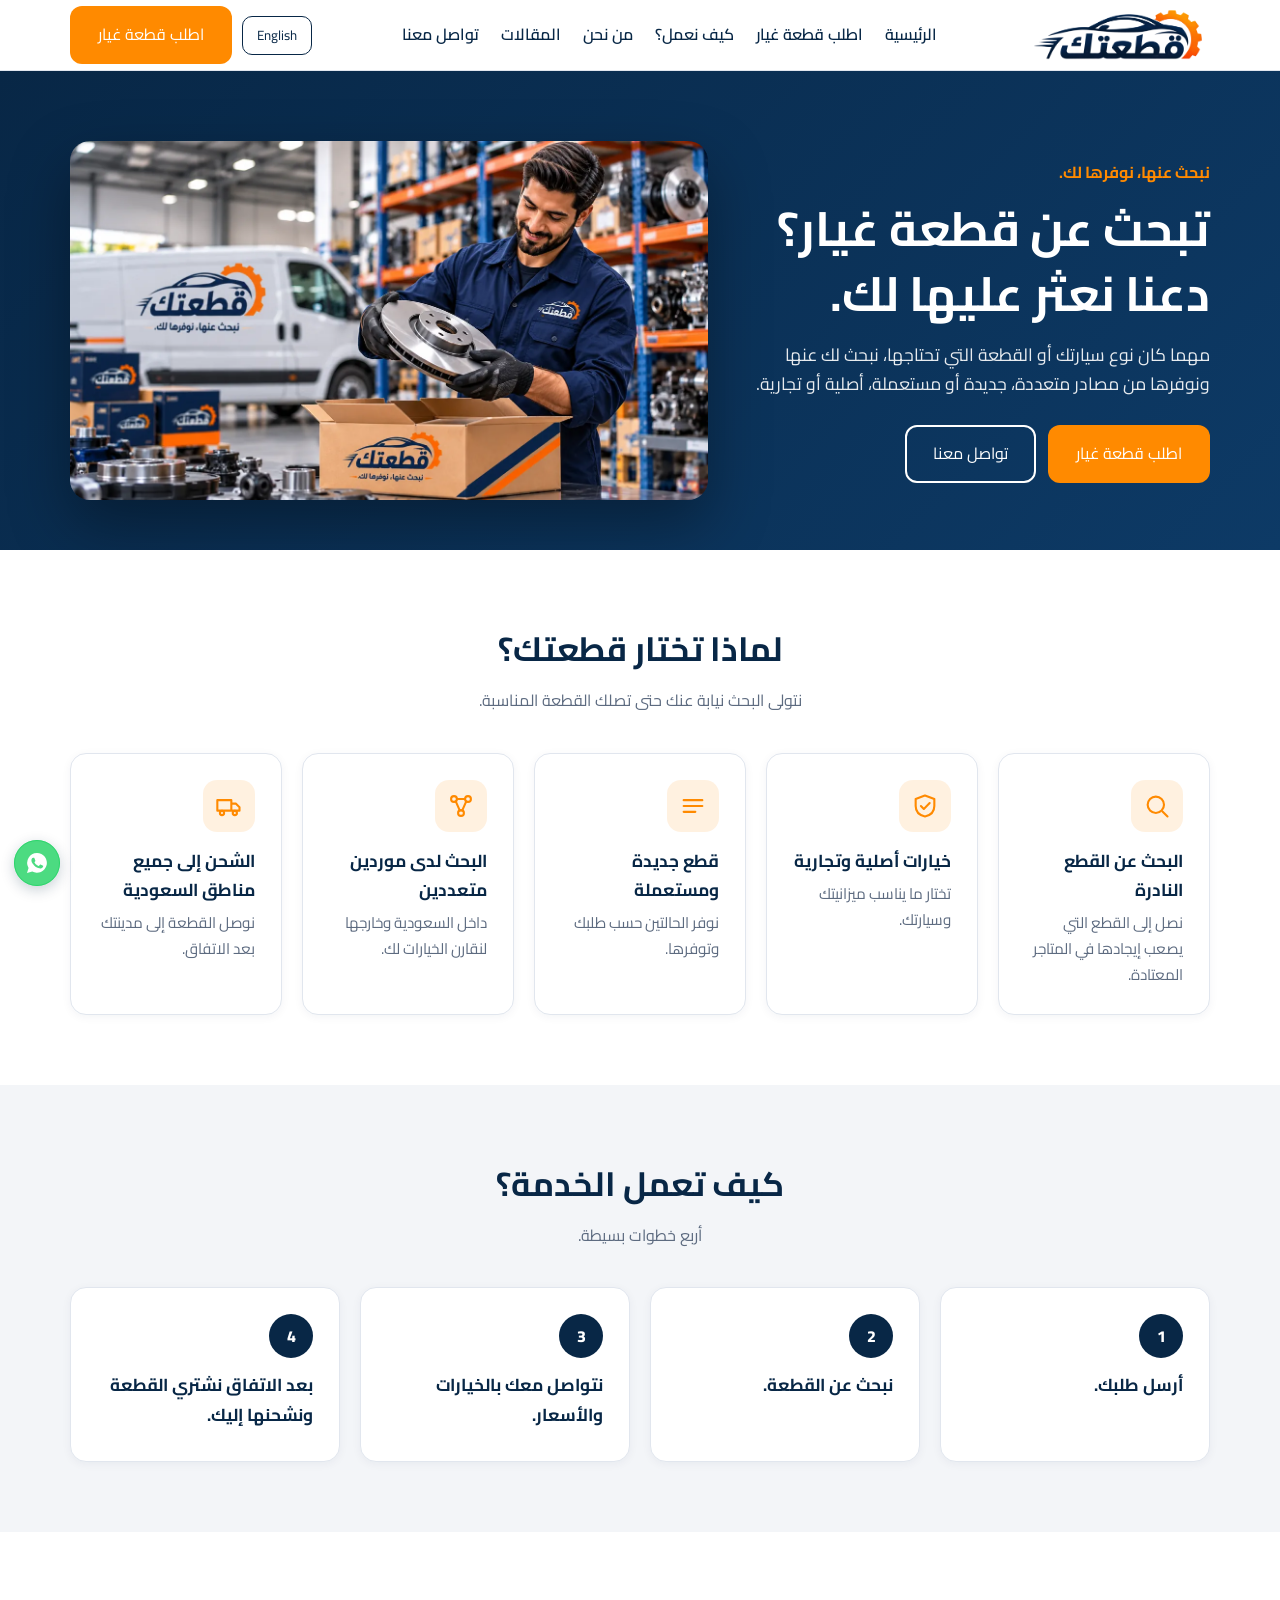
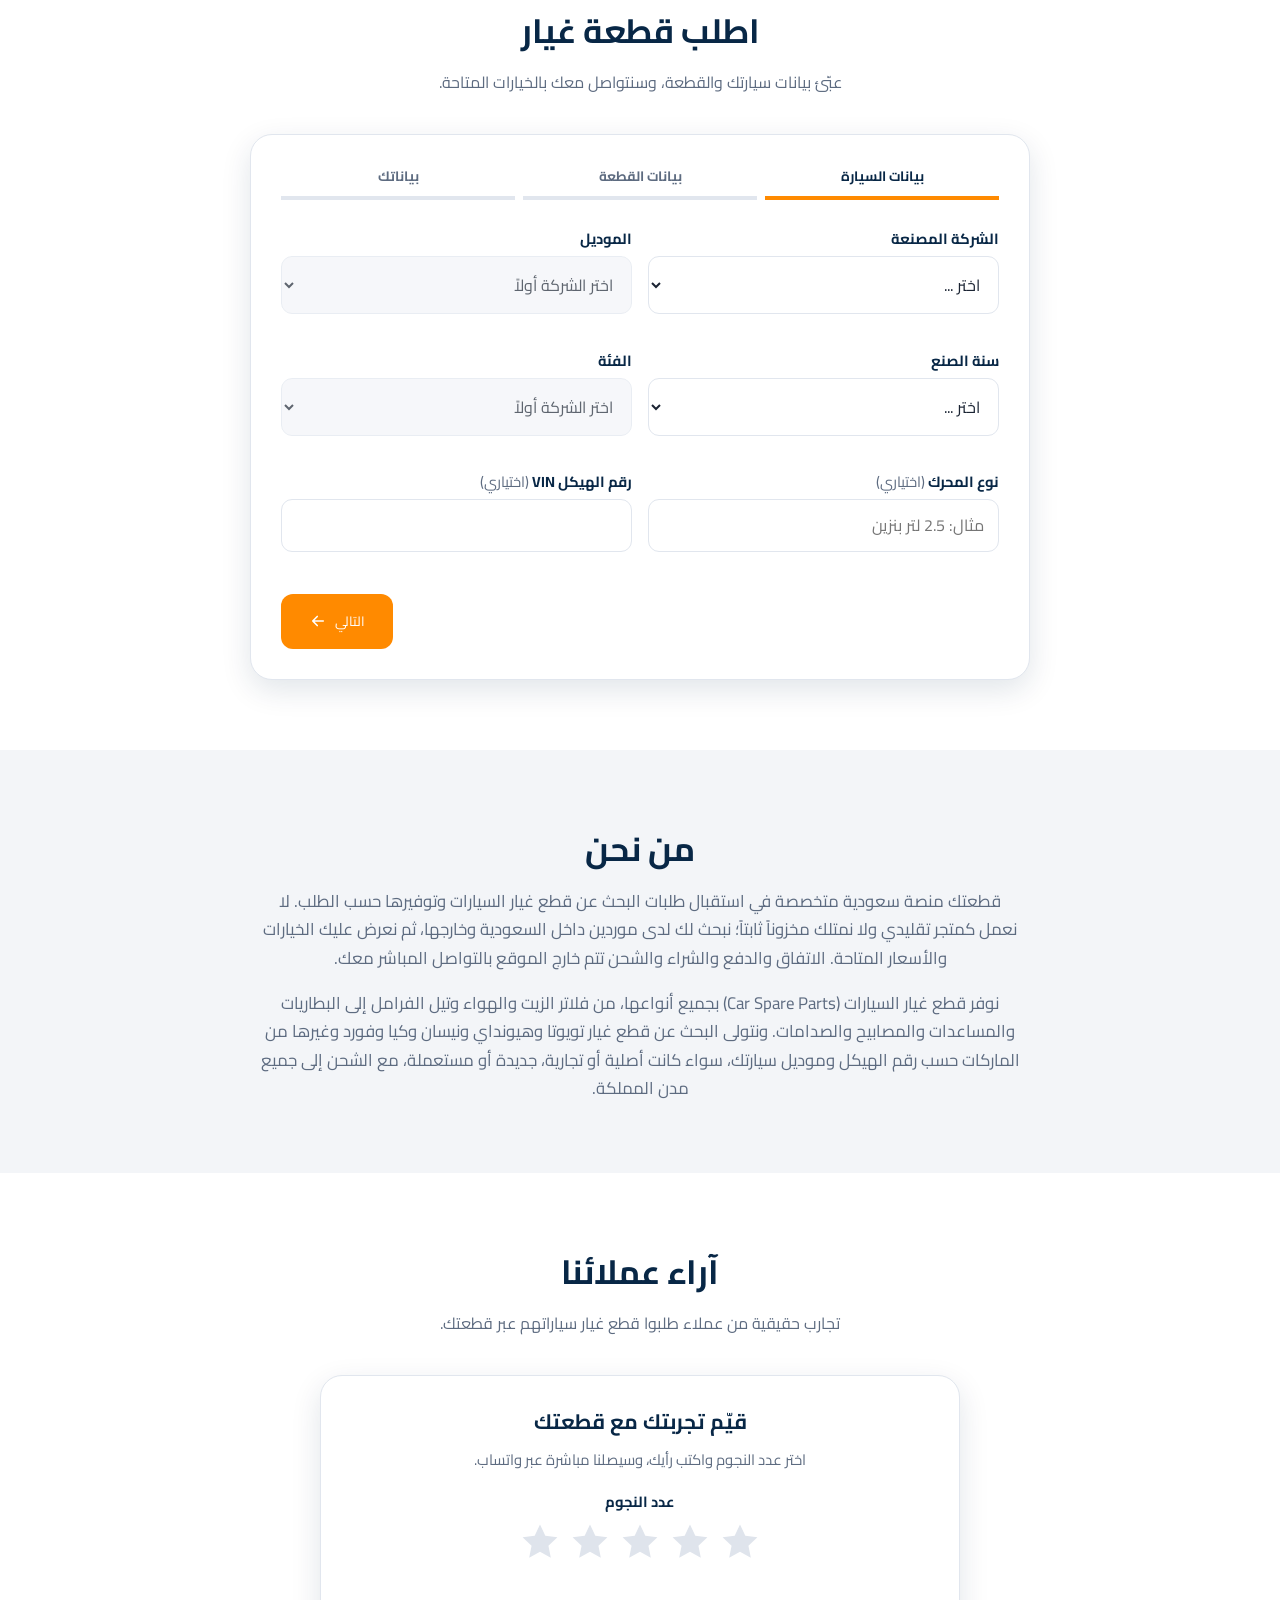
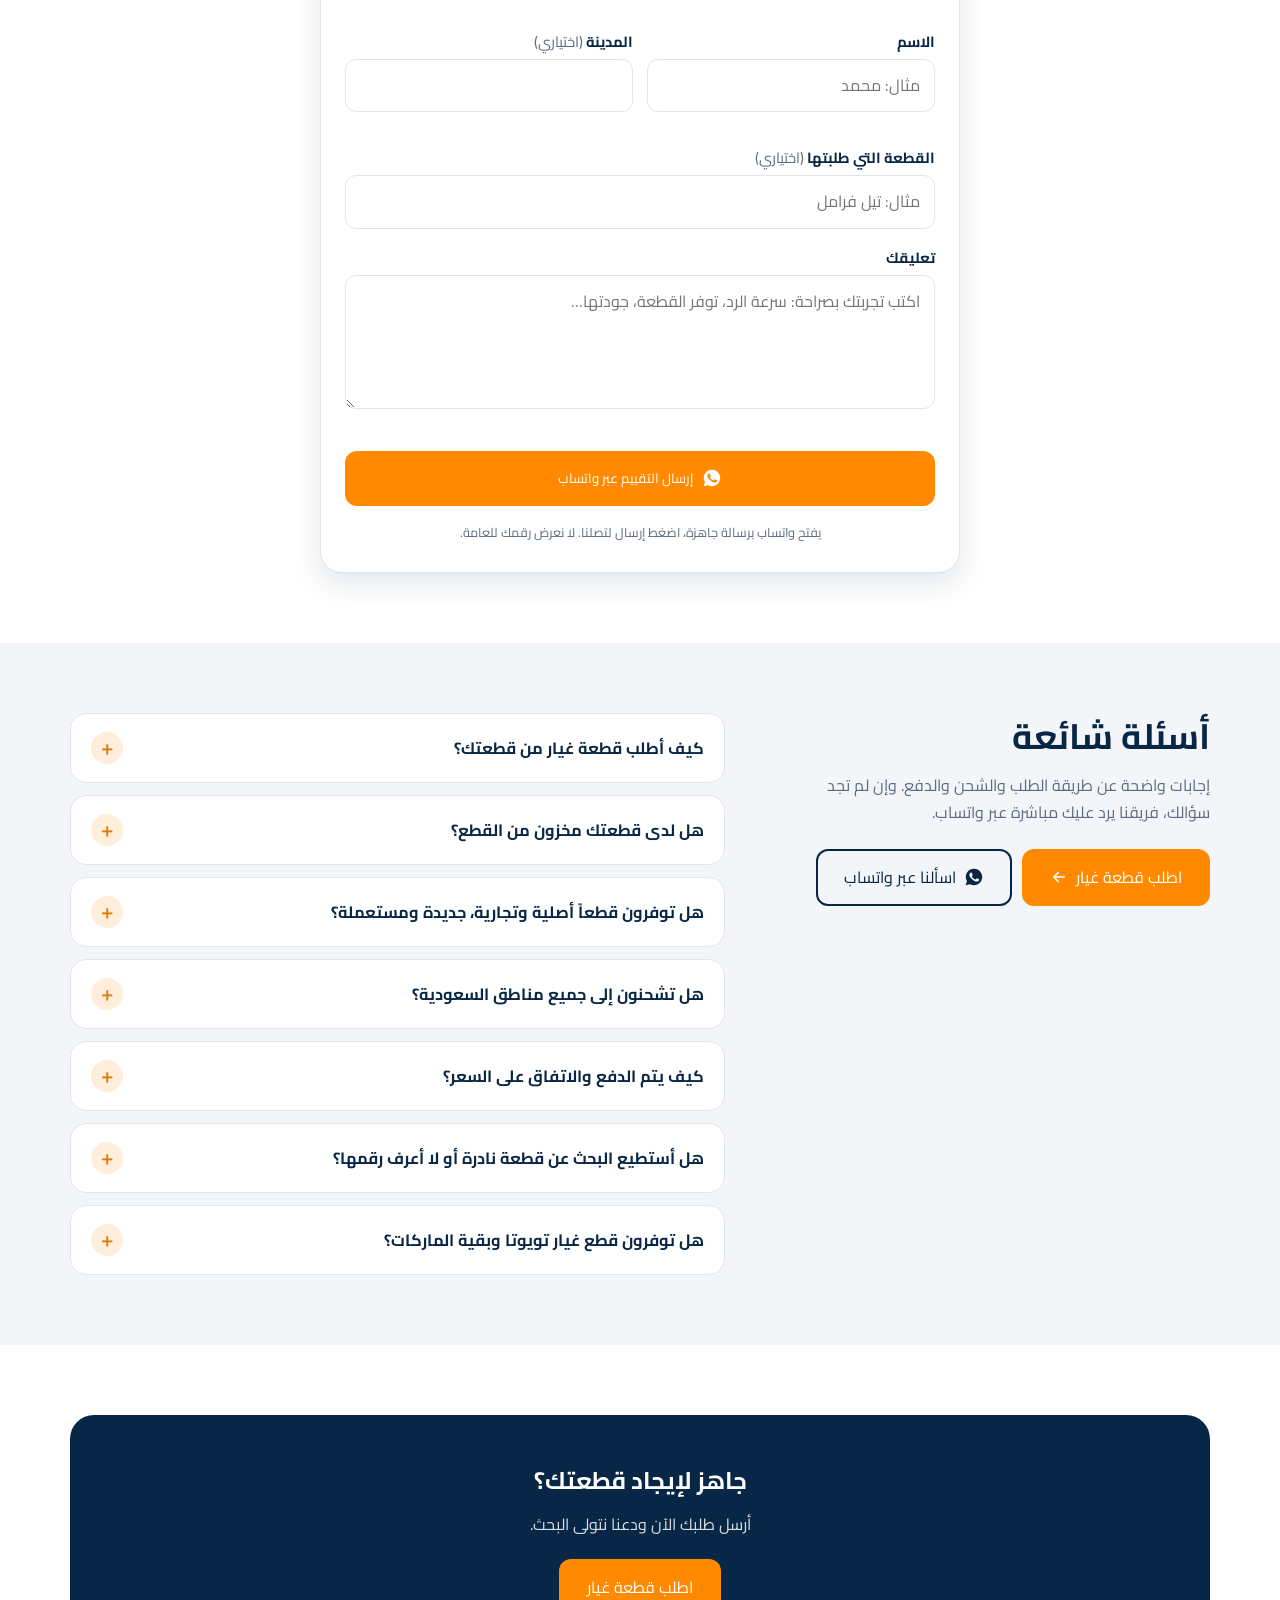
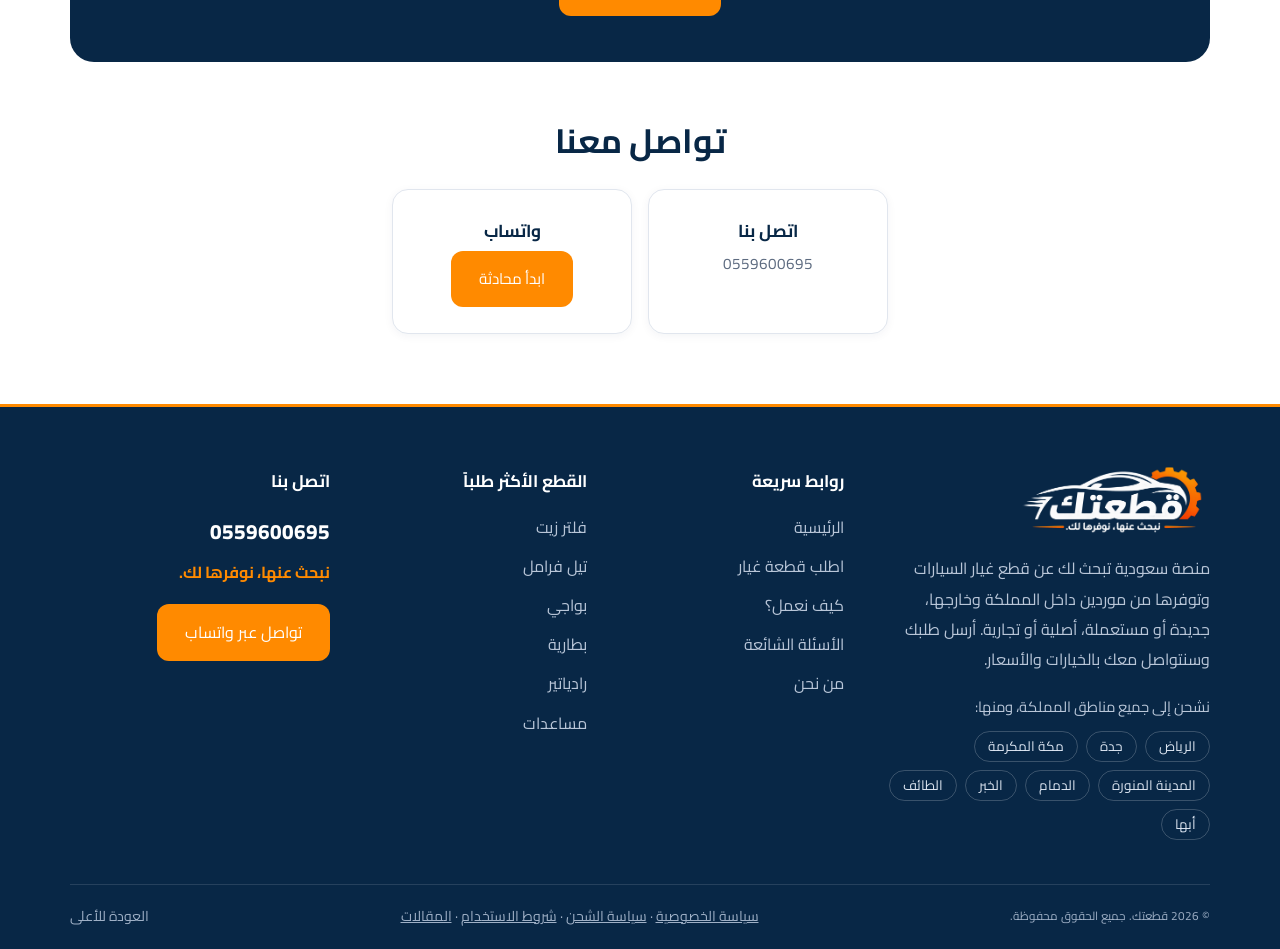
==== index.html @ c6967dd4 "Add files via upload" ====
<!DOCTYPE html>
<html lang="ar" dir="rtl">
<head>
<meta charset="utf-8">
<meta name="viewport" content="width=device-width, initial-scale=1">
<title>قطعتك | قطع غيار السيارات في السعودية - Car Spare Parts</title>
<meta name="description" content="قطعتك منصة سعودية تبحث لك عن قطع غيار السيارات (car spare parts) وتوفرها من موردين داخل المملكة وخارجها، قطع غيار تويوتا وجميع الماركات، جديدة أو مستعملة، أصلية أو تجارية، مع الشحن لجميع المناطق. اطلب قطعتك الآن.">
<meta name="keywords" content="قطع غيار السيارات, قطع غيار سيارات في السعودية, قطع غيار تويوتا, قطع غيار هيونداي, قطع غيار نيسان, توفير قطع غيار, البحث عن قطع غيار, car spare parts, car parts, spare parts Saudi Arabia, auto parts, carparts, spareparts">
<meta name="robots" content="index,follow,max-image-preview:large">
<meta name="theme-color" content="#082746">
<meta name="author" content="قطعتك">
<meta property="og:type" content="website">
<meta property="og:site_name" content="قطعتك">
<meta property="og:title" content="قطعتك | قطع غيار السيارات في السعودية - Car Spare Parts">
<meta property="og:description" content="قطعتك منصة سعودية تبحث لك عن قطع غيار السيارات (car spare parts) وتوفرها من موردين داخل المملكة وخارجها، قطع غيار تويوتا وجميع الماركات، جديدة أو مستعملة، أصلية أو تجارية، مع الشحن لجميع المناطق. اطلب قطعتك الآن.">
<link rel="canonical" href="https://dgf3388-dotcom.github.io/qatatuk/">
<meta property="og:url" content="https://dgf3388-dotcom.github.io/qatatuk/">
<meta property="og:image" content="https://dgf3388-dotcom.github.io/qatatuk/og-image.jpg">
<meta property="og:image:width" content="1200">
<meta property="og:image:height" content="630">
<meta property="og:image:alt" content="موظف قطعتك يجهز قطعة غيار داخل صندوق الشحن">
<meta name="twitter:card" content="summary_large_image">
<meta name="twitter:title" content="قطعتك | نبحث عنها، نوفرها لك">
<meta name="twitter:image" content="https://dgf3388-dotcom.github.io/qatatuk/og-image.jpg">
<meta property="og:locale" content="ar_SA">
<meta property="og:locale:alternate" content="en_US">
<link rel="manifest" href="manifest.webmanifest">
<link rel="apple-touch-icon" href="apple-touch-icon.png">
<meta name="mobile-web-app-capable" content="yes">
<meta name="apple-mobile-web-app-capable" content="yes">
<meta name="apple-mobile-web-app-title" content="قطعتك">
<meta name="apple-mobile-web-app-status-bar-style" content="black-translucent">
<link rel="preload" as="image" href="hero-mobile.webp" type="image/webp" media="(max-width:600px)">
<link rel="preload" as="image" href="hero-desktop.webp" type="image/webp" media="(min-width:601px)">
<script type="application/ld+json">{"@context": "https://schema.org", "@graph": [{"@type": "Organization", "name": "قطعتك", "alternateName": "Qat'atuk", "slogan": "نبحث عنها، نوفرها لك.", "telephone": "+966559600695", "description": "منصة سعودية للبحث عن قطع غيار السيارات وتوفيرها حسب الطلب.", "areaServed": {"@type": "Country", "name": "Saudi Arabia"}, "contactPoint": {"@type": "ContactPoint", "telephone": "+966559600695", "contactType": "customer service", "availableLanguage": ["ar", "en"], "areaServed": "SA"}, "@id": "https://dgf3388-dotcom.github.io/qatatuk/#org", "url": "https://dgf3388-dotcom.github.io/qatatuk/", "logo": "https://dgf3388-dotcom.github.io/qatatuk/logo.png", "knowsAbout": ["قطع غيار السيارات", "قطع غيار تويوتا", "قطع غيار هيونداي", "قطع غيار نيسان", "Car spare parts", "Car parts", "Auto parts sourcing"]}, {"@type": "FAQPage", "mainEntity": [{"@type": "Question", "name": "كيف أطلب قطعة غيار من قطعتك؟", "acceptedAnswer": {"@type": "Answer", "text": "عبّئ نموذج الطلب ببيانات سيارتك والقطعة المطلوبة وبياناتك، ثم يُفتح واتساب برسالة جاهزة ترسلها إلينا، ونتواصل معك بالخيارات المتاحة."}}, {"@type": "Question", "name": "هل لدى قطعتك مخزون من القطع؟", "acceptedAnswer": {"@type": "Answer", "text": "لا، نحن لا نعمل كمتجر تقليدي ولا نمتلك مخزوناً ثابتاً. نبحث عن القطعة المطلوبة لدى موردين داخل السعودية وخارجها ثم نعرض عليك الخيارات."}}, {"@type": "Question", "name": "هل توفرون قطعاً أصلية وتجارية، جديدة ومستعملة؟", "acceptedAnswer": {"@type": "Answer", "text": "نعم، نبحث حسب رغبتك عن قطع جديدة أو مستعملة، أصلية أو تجارية، وتتوقف الخيارات المتاحة على توفر القطعة لدى الموردين."}}, {"@type": "Question", "name": "هل تشحنون إلى جميع مناطق السعودية؟", "acceptedAnswer": {"@type": "Answer", "text": "نعم، نشحن القطعة إلى مدينتك داخل المملكة بعد الاتفاق معك على التفاصيل."}}, {"@type": "Question", "name": "كيف يتم الدفع والاتفاق على السعر؟", "acceptedAnswer": {"@type": "Answer", "text": "لا يتم الدفع داخل الموقع. نتواصل معك مباشرة بالأسعار والخيارات، وبعد اتفاقك معنا نشتري القطعة ونشحنها إليك."}}, {"@type": "Question", "name": "هل أستطيع البحث عن قطعة نادرة أو لا أعرف رقمها؟", "acceptedAnswer": {"@type": "Answer", "text": "نعم، يكفي أن تكتب اسم القطعة وبيانات سيارتك، ويفيد رقم الهيكل VIN ورقم القطعة إن وجد في الوصول إلى القطعة الصحيحة."}}, {"@type": "Question", "name": "هل توفرون قطع غيار تويوتا وبقية الماركات؟", "acceptedAnswer": {"@type": "Answer", "text": "نعم، نبحث عن قطع غيار تويوتا وهيونداي ونيسان وكيا وفورد وشفروليه وغيرها من الماركات، حسب بيانات سيارتك والقطعة المطلوبة، ونوفرها لك بعد الاتفاق على السعر."}}]}]}</script>
<link rel="icon" type="image/png" sizes="48x48" href="favicon-48.png">
<link rel="preconnect" href="https://fonts.googleapis.com">
<link rel="preconnect" href="https://fonts.gstatic.com" crossorigin>
<link href="https://fonts.googleapis.com/css2?family=Cairo:wght@400;600;700;900&display=swap" rel="stylesheet">
<link rel="stylesheet" href="styles.css?v=20261217">
</head>
<body>
<svg width="0" height="0" style="position:absolute"><defs>
<symbol id="gear" viewBox="0 0 40 40"><circle cx="20" cy="20" r="13" fill="none" stroke="#FF8A00" stroke-width="7" stroke-dasharray="5.1 5.1"/><circle cx="20" cy="20" r="12" fill="#FF8A00"/><circle cx="20" cy="20" r="5.5" fill="#fff"/></symbol>
</defs></svg>

<header><div class="container nav">
  <a href="#home" class="logo logo-anim" aria-label="قطعتك"><img src="logo-head.png" alt="قطعتك" width="182" height="50"></a>
  <nav id="menu"><ul>
    <li><a href="#home" data-i18n="nav_home">الرئيسية</a></li>
    <li><a href="#request" data-i18n="nav_request">اطلب قطعة غيار</a></li>
    <li><a href="#how" data-i18n="nav_how">كيف نعمل؟</a></li>
    <li><a href="#about" data-i18n="nav_about">من نحن</a></li>
    <li><a href="articles.html" data-i18n="articles">المقالات</a></li>
    <li><a href="#contact" data-i18n="nav_contact">تواصل معنا</a></li>
  </ul></nav>
  <div class="nav-actions">
    <button class="lang" id="langBtn" type="button">English</button>
    <a class="btn btn-primary" href="#request" data-i18n="cta_request">اطلب قطعة غيار</a>
    <button class="burger" id="burger" aria-label="menu" type="button">☰</button>
  </div>
</div></header>

<main>
<section class="hero" id="home"><div class="container">
  <div>
    <div class="tagline" data-i18n="tagline">نبحث عنها، نوفرها لك.</div>
    <h1 data-i18n="hero_title">تبحث عن قطعة غيار؟ دعنا نعثر عليها لك.</h1>
    <p data-i18n="hero_desc">مهما كان نوع سيارتك أو القطعة التي تحتاجها، نبحث لك عنها ونوفرها من مصادر متعددة، جديدة أو مستعملة، أصلية أو تجارية.</p>
    <div class="cta">
      <a class="btn btn-primary" href="#request" data-i18n="cta_request">اطلب قطعة غيار</a>
      <a class="btn btn-ghost" href="#contact" data-i18n="nav_contact">تواصل معنا</a>
    </div>
  </div>
  <div class="hero-art"><picture>
      <source media="(max-width:600px)" srcset="hero-mobile.webp" width="840" height="1260">
      <img src="hero-desktop.webp" alt="موظف قطعتك يفحص قطعة غيار ويجهزها داخل صندوق الشحن" width="1320" height="743" fetchpriority="high" decoding="async">
    </picture></div>
</div></section>

<section id="why" aria-labelledby="whyT"><div class="container">
  <h2 class="sec-title" id="whyT" data-i18n="why_title">لماذا تختار قطعتك؟</h2>
  <p class="sec-sub" data-i18n="why_sub">نتولى البحث نيابة عنك حتى تصلك القطعة المناسبة.</p>
  <div class="grid g5">
    <div class="card"><div class="ico"><svg viewBox="0 0 24 24"><circle cx="11" cy="11" r="7"/><path d="M21 21l-4.3-4.3"/></svg></div><h3 data-i18n="f1_t">البحث عن القطع النادرة</h3><p data-i18n="f1_d">نصل إلى القطع التي يصعب إيجادها في المتاجر المعتادة.</p></div>
    <div class="card"><div class="ico"><svg viewBox="0 0 24 24"><path d="M12 3l8 3v6c0 5-3.5 8-8 9-4.5-1-8-4-8-9V6z"/><path d="M8.5 12l2.5 2.5L16 9.5"/></svg></div><h3 data-i18n="f2_t">خيارات أصلية وتجارية</h3><p data-i18n="f2_d">تختار ما يناسب ميزانيتك وسيارتك.</p></div>
    <div class="card"><div class="ico"><svg viewBox="0 0 24 24"><path d="M4 7h16M4 12h16M4 17h10"/></svg></div><h3 data-i18n="f3_t">قطع جديدة ومستعملة</h3><p data-i18n="f3_d">نوفر الحالتين حسب طلبك وتوفرها.</p></div>
    <div class="card"><div class="ico"><svg viewBox="0 0 24 24"><circle cx="6" cy="6" r="2.5"/><circle cx="18" cy="6" r="2.5"/><circle cx="12" cy="18" r="2.5"/><path d="M7.5 8l3.5 8M16.5 8L13 16M8.5 6h7"/></svg></div><h3 data-i18n="f4_t">البحث لدى موردين متعددين</h3><p data-i18n="f4_d">داخل السعودية وخارجها لنقارن الخيارات لك.</p></div>
    <div class="card"><div class="ico"><svg viewBox="0 0 24 24"><path d="M2 7h12v9H2zM14 10h4l3 3v3h-7z"/><circle cx="6" cy="18" r="1.8"/><circle cx="17" cy="18" r="1.8"/></svg></div><h3 data-i18n="f5_t">الشحن إلى جميع مناطق السعودية</h3><p data-i18n="f5_d">نوصل القطعة إلى مدينتك بعد الاتفاق.</p></div>
  </div>
</div></section>

<section class="alt" id="how"><div class="container">
  <h2 class="sec-title" data-i18n="how_title">كيف تعمل الخدمة؟</h2>
  <p class="sec-sub" data-i18n="how_sub">أربع خطوات بسيطة.</p>
  <div class="grid g4">
    <div class="card step"><div class="num">1</div><h3 data-i18n="s1">أرسل طلبك.</h3></div>
    <div class="card step"><div class="num">2</div><h3 data-i18n="s2">نبحث عن القطعة.</h3></div>
    <div class="card step"><div class="num">3</div><h3 data-i18n="s3">نتواصل معك بالخيارات والأسعار.</h3></div>
    <div class="card step"><div class="num">4</div><h3 data-i18n="s4">بعد الاتفاق نشتري القطعة ونشحنها إليك.</h3></div>
  </div>
</div></section>

<section id="request"><div class="container">
  <h2 class="sec-title" data-i18n="req_title">اطلب قطعة غيار</h2>
  <p class="sec-sub" data-i18n="req_sub">عبّئ بيانات سيارتك والقطعة، وسنتواصل معك بالخيارات المتاحة.</p>
  <div class="form-wrap">
    <form id="reqForm" novalidate>
      <div class="progress" id="progress"><div data-i18n="p1">بيانات السيارة</div><div data-i18n="p2">بيانات القطعة</div><div data-i18n="p3">بياناتك</div></div>

      <div class="step-pane" data-step="0"><div class="fields">
        <div><label for="car_make" data-i18n="l_make">الشركة المصنعة</label><select id="car_make" required></select><div class="err"></div></div>
        <div><label for="car_model" data-i18n="l_model">الموديل</label><select id="car_model" required></select><input id="car_model_other" maxlength="60" data-i18n-ph="ph_model_other" placeholder="اكتب اسم الموديل" hidden><div class="err"></div></div>
        <div><label for="car_year" data-i18n="l_year">سنة الصنع</label><select id="car_year" required></select><div class="err"></div></div>
        <div><label for="car_trim" data-i18n="l_trim">الفئة</label><select id="car_trim" required></select><input id="car_trim_other" maxlength="60" data-i18n-ph="ph_trim_other" placeholder="اكتب اسم الفئة" hidden><div class="err"></div></div>
        <div><label for="engine"><span data-i18n="l_engine">نوع المحرك</span> <span class="opt" data-i18n="opt">(اختياري)</span></label><input id="engine" maxlength="60" data-i18n-ph="ph_engine" placeholder="مثال: 2.5 لتر بنزين"></div>
        <div><label for="vin"><span data-i18n="l_vin">رقم الهيكل VIN</span> <span class="opt" data-i18n="opt">(اختياري)</span></label><input id="vin" maxlength="17" dir="ltr" style="text-transform:uppercase"><div class="err"></div></div>
      </div></div>

      <div class="step-pane" data-step="1"><div class="fields">
        <div class="full" id="catalog"><h3 id="catTitle" class="cat-title"></h3><p class="cat-hint" data-i18n="cat_hint">اضغط على القطعة لاختيارها، أو ابحث عنها بالاسم. وإن لم تجدها فاكتب اسمها في الحقل أسفل القائمة.</p>
          <input id="part_search" type="search" autocomplete="off" data-i18n-ph="ph_search" placeholder="ابحث باسم القطعة، مثل: تيل، بواجي، رادياتير">
          <div class="cat-grid" id="catGrid"></div><button type="button" class="btn btn-outline cat-more" id="catMore"></button><div class="err" id="catEmpty"></div></div>
        <div><label for="part_name" data-i18n="l_part">اسم القطعة المطلوبة</label><input id="part_name" maxlength="150" required><div class="err"></div></div>
        <div><label for="part_number"><span data-i18n="l_partno">رقم القطعة</span> <span class="opt" data-i18n="opt">(اختياري)</span></label><input id="part_number" maxlength="60" dir="ltr"></div>
        <div><label for="part_condition" data-i18n="l_cond">حالة القطعة المطلوبة</label><select id="part_condition"><option value="new" data-i18n="c_new">جديدة</option><option value="used" data-i18n="c_used">مستعملة</option><option value="any" selected data-i18n="any">لا يهم</option></select></div>
        <div><label for="part_type" data-i18n="l_type">نوع القطعة</label><select id="part_type"><option value="original" data-i18n="t_orig">أصلية</option><option value="aftermarket" data-i18n="t_after">تجارية</option><option value="any" selected data-i18n="any">لا يهم</option></select></div>
        <div class="full"><label for="description"><span data-i18n="l_desc">وصف تفصيلي للقطعة</span> <span class="opt" data-i18n="opt">(اختياري)</span></label><textarea id="description" rows="4" maxlength="2000"></textarea></div>
        <div class="full alert warn" style="margin:0" data-i18n="img_note">لإرفاق صور القطعة: بعد فتح واتساب أرسلها في نفس المحادثة قبل إرسال الرسالة أو بعدها.</div>
      </div></div>

      <div class="step-pane" data-step="2"><div class="fields">
        <div><label for="customer_name" data-i18n="l_name">الاسم</label><input id="customer_name" maxlength="100" autocomplete="name" required><div class="err"></div></div>
        <div><label for="phone" data-i18n="l_phone">رقم الجوال</label><input id="phone" type="tel" dir="ltr" placeholder="05xxxxxxxx" autocomplete="tel" required><div class="err"></div></div>
        <div><label for="city" data-i18n="l_city">المدينة</label><select id="city" required></select><div class="err"></div></div>
        <div><label for="contact_method" data-i18n="l_contact">وسيلة التواصل المفضلة</label><select id="contact_method"><option value="whatsapp" data-i18n="m_wa">واتساب</option><option value="call" data-i18n="m_call">اتصال</option><option value="sms" data-i18n="m_sms">رسالة نصية</option></select></div>
        <p class="full priv-note"><span data-i18n="priv_note">بإرسال طلبك فإنك توافق على</span> <a href="privacy.html" target="_blank" rel="noopener" data-i18n="privacy">سياسة الخصوصية</a>.</p>
        <input class="hp" id="website" tabindex="-1" autocomplete="off" aria-hidden="true">
      </div></div>

      <div id="formErr" class="alert error" hidden></div>
      <div class="form-nav">
        <button type="button" class="btn btn-outline" id="backBtn" data-i18n="back">السابق</button>
        <button type="button" class="btn btn-primary btn-attn btn-next" id="nextBtn"><span data-i18n="next">التالي</span><svg class="arrow" viewBox="0 0 24 24" aria-hidden="true"><path d="M19 12H5M11 6l-6 6 6 6"/></svg></button>
        <button type="submit" class="btn btn-primary btn-attn btn-next" id="submitBtn"><span data-i18n="submit">إرسال طلب توفير القطعة</span></button>
      </div>
    </form>
    <div id="successBox" class="success" hidden>
      <div class="tick-wrap"><span class="ring"></span><span class="ring r2"></span><div class="tick"><svg viewBox="0 0 24 24"><path d="M5 13l4 4L19 7" pathLength="1" stroke-linecap="round" stroke-linejoin="round"/></svg></div></div>
      <h3 data-i18n="ok_title">تم تجهيز طلبك بنجاح</h3>
      <p class="ok-lead" data-i18n="ok_lead">راجعنا بياناتك وكل شيء مكتمل. بقيت خطوة واحدة: إرسال الرسالة عبر واتساب ليصل طلبك إلى فريق قطعتك.</p>
      <div class="reqno-wrap"><span class="reqlabel" data-i18n="ok_reqno">رقم طلبك</span><div class="reqno" id="reqNo"></div><button type="button" class="copy" id="copyNo" data-i18n="copy">نسخ</button></div>
      <ul class="checks">
        <li class="ck" style="--i:0"><svg viewBox="0 0 24 24" aria-hidden="true"><circle cx="12" cy="12" r="10"/><path d="M7 12.5l3.2 3.2L17 9" pathLength="1"/></svg><span class="ck-l" data-i18n="ck_car">بيانات السيارة</span><b id="ckCar"></b></li>
        <li class="ck" style="--i:1"><svg viewBox="0 0 24 24" aria-hidden="true"><circle cx="12" cy="12" r="10"/><path d="M7 12.5l3.2 3.2L17 9" pathLength="1"/></svg><span class="ck-l" data-i18n="ck_part">القطعة المطلوبة</span><b id="ckPart"></b></li>
        <li class="ck" style="--i:2"><svg viewBox="0 0 24 24" aria-hidden="true"><circle cx="12" cy="12" r="10"/><path d="M7 12.5l3.2 3.2L17 9" pathLength="1"/></svg><span class="ck-l" data-i18n="ck_you">بيانات التواصل</span><b id="ckYou"></b></li>
        <li class="ck" style="--i:3"><svg viewBox="0 0 24 24" aria-hidden="true"><circle cx="12" cy="12" r="10"/><path d="M7 12.5l3.2 3.2L17 9" pathLength="1"/></svg><span class="ck-l" data-i18n="ck_ready">الطلب مكتمل وجاهز للإرسال</span></li>
      </ul>
      <a class="btn btn-primary btn-attn btn-send" id="waSend" target="_blank" rel="noopener" href="#"><svg class="wa-ic" viewBox="0 0 24 24" aria-hidden="true"><path d="M12.04 2a9.9 9.9 0 0 0-8.5 14.9L2 22l5.27-1.38A9.9 9.9 0 1 0 12.04 2zm5.8 14.1c-.24.68-1.4 1.3-1.93 1.35-.5.05-1.12.07-1.8-.11a16.5 16.5 0 0 1-1.63-.6c-2.87-1.24-4.74-4.13-4.89-4.32-.14-.19-1.17-1.56-1.17-2.97s.74-2.1 1-2.39a1.07 1.07 0 0 1 .78-.36h.56c.18 0 .42-.07.66.5.24.6.83 2.05.9 2.2.07.14.12.31.02.5-.1.19-.14.31-.29.48-.14.17-.3.38-.43.51-.14.14-.29.3-.12.58.17.29.74 1.22 1.6 1.98 1.1.98 2.03 1.28 2.32 1.43.29.14.46.12.63-.07.17-.2.72-.84.91-1.13.2-.29.38-.24.65-.14.26.1 1.67.79 1.96.93.29.14.48.22.55.34.07.12.07.7-.17 1.38z"/></svg><span data-i18n="wa_send">افتح واتساب وأرسل الطلب</span></a>
      <p class="wa-note" data-i18n="wa_note">إذا لم يُفتح واتساب تلقائياً، اضغط الزر. احتفظ برقم الطلب للمراجعة.</p>
      <ol class="next-steps">
        <li><b>1</b><span data-i18n="ns1">ترسل الرسالة عبر واتساب</span></li>
        <li><b>2</b><span data-i18n="ns2">نبحث عن قطعتك لدى الموردين</span></li>
        <li><b>3</b><span data-i18n="ns3">نتواصل معك بالخيارات والأسعار</span></li>
      </ol>
      <p class="ok-safe" data-i18n="ok_safe">لا دفع الآن. نتفق معك على السعر والتفاصيل قبل أي شراء.</p>
      <p style="margin-top:14px"><button class="btn btn-outline" id="newReq" type="button" data-i18n="new_req">تقديم طلب جديد</button></p>
    </div>
  </div>
</div></section>

<section class="alt" id="about"><div class="container">
  <h2 class="sec-title" data-i18n="about_title">من نحن</h2>
  <p class="about" data-i18n="about_txt">قطعتك منصة سعودية متخصصة في استقبال طلبات البحث عن قطع غيار السيارات وتوفيرها حسب الطلب. لا نعمل كمتجر تقليدي ولا نمتلك مخزوناً ثابتاً؛ نبحث لك لدى موردين داخل السعودية وخارجها، ثم نعرض عليك الخيارات والأسعار المتاحة. الاتفاق والدفع والشراء والشحن تتم خارج الموقع بالتواصل المباشر معك.</p>
  <p class="about about2" data-i18n="about_txt2">نوفر قطع غيار السيارات (Car Spare Parts) بجميع أنواعها، من فلاتر الزيت والهواء وتيل الفرامل إلى البطاريات والمساعدات والمصابيح والصدامات. ونتولى البحث عن قطع غيار تويوتا وهيونداي ونيسان وكيا وفورد وغيرها من الماركات حسب رقم الهيكل وموديل سيارتك، سواء كانت أصلية أو تجارية، جديدة أو مستعملة، مع الشحن إلى جميع مدن المملكة.</p>
</div></section>

<section id="reviews" aria-labelledby="revT"><div class="container">
  <h2 class="sec-title" id="revT" data-i18n="rev_title">آراء عملائنا</h2>
  <p class="sec-sub" data-i18n="rev_sub">تجارب حقيقية من عملاء طلبوا قطع غيار سياراتهم عبر قطعتك.</p>
  <div id="revBody"></div>
  <div id="revForm"></div>
</div></section>

<section class="alt" id="faq" aria-labelledby="faqT"><div class="container faq-wrap">
  <div class="faq-intro">
    <h2 id="faqT" data-i18n="faq_title">أسئلة شائعة</h2>
    <p data-i18n="faq_sub">إجابات واضحة عن طريقة الطلب والشحن والدفع. وإن لم تجد سؤالك، فريقنا يرد عليك مباشرة عبر واتساب.</p>
    <div class="faq-cta"><a class="btn btn-primary btn-attn" href="#request"><span data-i18n="cta_request">اطلب قطعة غيار</span><svg class="arrow" viewBox="0 0 24 24" aria-hidden="true"><path d="M19 12H5M11 6l-6 6 6 6"/></svg></a><a class="btn btn-outline btn-wa" id="faqWa" target="_blank" rel="noopener" href="#"><svg viewBox="0 0 24 24" aria-hidden="true"><path d="M12.04 2a9.9 9.9 0 0 0-8.5 14.9L2 22l5.27-1.38A9.9 9.9 0 1 0 12.04 2zm5.8 14.1c-.24.68-1.4 1.3-1.93 1.35-.5.05-1.12.07-1.8-.11a16.5 16.5 0 0 1-1.63-.6c-2.87-1.24-4.74-4.13-4.89-4.32-.14-.19-1.17-1.56-1.17-2.97s.74-2.1 1-2.39a1.07 1.07 0 0 1 .78-.36h.56c.18 0 .42-.07.66.5.24.6.83 2.05.9 2.2.07.14.12.31.02.5-.1.19-.14.31-.29.48-.14.17-.3.38-.43.51-.14.14-.29.3-.12.58.17.29.74 1.22 1.6 1.98 1.1.98 2.03 1.28 2.32 1.43.29.14.46.12.63-.07.17-.2.72-.84.91-1.13.2-.29.38-.24.65-.14.26.1 1.67.79 1.96.93.29.14.48.22.55.34.07.12.07.7-.17 1.38z"/></svg><span data-i18n="faq_ask">اسألنا عبر واتساب</span></a></div>
  </div>
  <div class="faq">
    <details><summary data-i18n="q1">كيف أطلب قطعة غيار من قطعتك؟</summary><p data-i18n="a1">عبّئ نموذج الطلب ببيانات سيارتك والقطعة المطلوبة وبياناتك، ثم يُفتح واتساب برسالة جاهزة ترسلها إلينا، ونتواصل معك بالخيارات المتاحة.</p></details>
    <details><summary data-i18n="q2">هل لدى قطعتك مخزون من القطع؟</summary><p data-i18n="a2">لا، نحن لا نعمل كمتجر تقليدي ولا نمتلك مخزوناً ثابتاً. نبحث عن القطعة المطلوبة لدى موردين داخل السعودية وخارجها ثم نعرض عليك الخيارات.</p></details>
    <details><summary data-i18n="q3">هل توفرون قطعاً أصلية وتجارية، جديدة ومستعملة؟</summary><p data-i18n="a3">نعم، نبحث حسب رغبتك عن قطع جديدة أو مستعملة، أصلية أو تجارية، وتتوقف الخيارات المتاحة على توفر القطعة لدى الموردين.</p></details>
    <details><summary data-i18n="q4">هل تشحنون إلى جميع مناطق السعودية؟</summary><p data-i18n="a4">نعم، نشحن القطعة إلى مدينتك داخل المملكة بعد الاتفاق معك على التفاصيل.</p></details>
    <details><summary data-i18n="q5">كيف يتم الدفع والاتفاق على السعر؟</summary><p data-i18n="a5">لا يتم الدفع داخل الموقع. نتواصل معك مباشرة بالأسعار والخيارات، وبعد اتفاقك معنا نشتري القطعة ونشحنها إليك.</p></details>
    <details><summary data-i18n="q6">هل أستطيع البحث عن قطعة نادرة أو لا أعرف رقمها؟</summary><p data-i18n="a6">نعم، يكفي أن تكتب اسم القطعة وبيانات سيارتك، ويفيد رقم الهيكل VIN ورقم القطعة إن وجد في الوصول إلى القطعة الصحيحة.</p></details>
    <details><summary data-i18n="q7">هل توفرون قطع غيار تويوتا وبقية الماركات؟</summary><p data-i18n="a7">نعم، نبحث عن قطع غيار تويوتا وهيونداي ونيسان وكيا وفورد وشفروليه وغيرها من الماركات، حسب بيانات سيارتك والقطعة المطلوبة، ونوفرها لك بعد الاتفاق على السعر.</p></details>
  </div>
</div></section>

<section id="contact"><div class="container">
  <div class="cta-band"><h2 data-i18n="band_t">جاهز لإيجاد قطعتك؟</h2><p data-i18n="band_d">أرسل طلبك الآن ودعنا نتولى البحث.</p><a class="btn btn-primary" href="#request" data-i18n="cta_request">اطلب قطعة غيار</a></div>
  <h2 class="sec-title" style="margin-top:50px" data-i18n="nav_contact">تواصل معنا</h2>
  <div class="contact-box" style="margin-top:20px">
    <div class="card"><h3 data-i18n="ct_phone">اتصل بنا</h3><p dir="ltr"><a id="phoneLink" href="#"></a></p></div>
    <div class="card"><h3 data-i18n="ct_wa">واتساب</h3><p><a id="waLink" class="btn btn-primary" target="_blank" rel="noopener" href="#" data-i18n="ct_wa_btn">ابدأ محادثة</a></p></div>
  </div>
</div></section>
</main>

<footer class="site-footer"><div class="container">
  <div class="foot-grid">
    <div class="foot-brand">
      <a class="foot-logo logo-anim" href="#home" aria-label="قطعتك"><img src="logo-white.png" alt="قطعتك" width="260" height="90" loading="lazy"></a>
      <p data-i18n="fd_desc">منصة سعودية تبحث لك عن قطع غيار السيارات وتوفرها من موردين داخل المملكة وخارجها، جديدة أو مستعملة، أصلية أو تجارية. أرسل طلبك وسنتواصل معك بالخيارات والأسعار.</p>
      <p class="foot-areas" data-i18n="fd_areas">نشحن إلى جميع مناطق المملكة، ومنها:</p>
      <ul class="chips"><li data-i18n="ca_ri">الرياض</li><li data-i18n="ca_je">جدة</li><li data-i18n="ca_ma">مكة المكرمة</li><li data-i18n="ca_me">المدينة المنورة</li><li data-i18n="ca_da">الدمام</li><li data-i18n="ca_kh">الخبر</li><li data-i18n="ca_ta">الطائف</li><li data-i18n="ca_ab">أبها</li></ul>
    </div>
    <div class="foot-col"><h3 data-i18n="fh_links">روابط سريعة</h3><ul><li><a href="#home" data-i18n="fl_home">الرئيسية</a></li><li><a href="#request" data-i18n="fl_req">اطلب قطعة غيار</a></li><li><a href="#how" data-i18n="fl_how">كيف نعمل؟</a></li><li><a href="#faq" data-i18n="fl_faq">الأسئلة الشائعة</a></li><li><a href="#about" data-i18n="fl_about">من نحن</a></li></ul></div>
    <div class="foot-col"><h3 data-i18n="fh_parts">القطع الأكثر طلباً</h3><ul><li><a href="#request" data-part="فلتر زيت" data-i18n="fp_oil">فلتر زيت</a></li><li><a href="#request" data-part="تيل فرامل أمامي" data-i18n="fp_pad">تيل فرامل</a></li><li><a href="#request" data-part="بواجي" data-i18n="fp_spark">بواجي</a></li><li><a href="#request" data-part="بطارية" data-i18n="fp_bat">بطارية</a></li><li><a href="#request" data-part="رادياتير" data-i18n="fp_rad">رادياتير</a></li><li><a href="#request" data-part="مساعدات أمامية" data-i18n="fp_shock">مساعدات</a></li></ul></div>
    <div class="foot-col"><h3 data-i18n="fh_contact">اتصل بنا</h3>
      <a class="foot-phone" id="footPhone" href="#"></a>
      <p class="foot-pitch" data-i18n="f_pitch">نبحث عنها، نوفرها لك.</p>
      <a class="btn btn-primary" id="footWa" target="_blank" rel="noopener" href="#" data-i18n="f_wa">تواصل عبر واتساب</a>
    </div>
  </div>
  <div class="foot-bottom"><small>© <span id="yr"></span> <span data-i18n="brand">قطعتك</span>. <span data-i18n="rights">جميع الحقوق محفوظة.</span></small><span class="foot-legal"><a href="privacy.html" data-i18n="privacy">سياسة الخصوصية</a> · <a href="shipping.html" data-i18n="shipping">سياسة الشحن</a> · <a href="terms.html" data-i18n="terms">شروط الاستخدام</a> · <a href="articles.html" data-i18n="articles">المقالات</a></span><a href="#home" data-i18n="to_top">العودة للأعلى</a></div>
</div></footer>

<script src="config.js?v=20261217"></script>
<script src="i18n.js?v=20261217"></script>
<script src="models.js?v=20261217"></script>
<script src="trims.js?v=20261217"></script>
<script src="parts-images.js?v=20261217"></script>
<script src="parts.js?v=20261217"></script>
<script src="wa-float.js?v=20261217" defer></script>
<script src="reviews-data.js?v=20261217"></script>
<script src="reviews.js?v=20261217"></script>
<script src="app.js?v=20261217"></script>
<script src="pwa.js?v=20261217" defer></script>
</body>
</html>
---- styles.css ----
[hidden]{display:none!important}
:root{--navy:#082746;--navy2:#0d3a66;--orange:#FF8A00;--orange2:#e07a00;--bg:#fff;--gray:#f3f5f8;--line:#e1e6ee;--text:#1b2433;--muted:#5d6b80;--ok:#1a8f4d;--err:#c62828;--r:16px;--sh:0 10px 30px rgba(8,39,70,.12)}
*{box-sizing:border-box;margin:0;padding:0}
html{scroll-behavior:smooth}
body{font-family:'Cairo','IBM Plex Sans Arabic',system-ui,sans-serif;color:var(--text);background:var(--bg);line-height:1.7}
img,svg{max-width:100%}
.container{width:min(1140px,92%);margin-inline:auto}
a{color:inherit;text-decoration:none}
.btn{display:inline-flex;align-items:center;justify-content:center;gap:8px;padding:13px 26px;border-radius:12px;border:2px solid transparent;font:700 1rem inherit;font-family:inherit;cursor:pointer;transition:.2s}
.btn-primary{background:var(--orange);color:#fff}.btn-primary:hover{background:var(--orange2)}
.btn-ghost{border-color:#fff;color:#fff}.btn-ghost:hover{background:#fff;color:var(--navy)}
.btn-outline{border-color:var(--navy);color:var(--navy)}.btn-outline:hover{background:var(--navy);color:#fff}
.btn:disabled{opacity:.6;cursor:not-allowed}
/* header */
header{position:sticky;top:0;z-index:50;background:#fff;border-bottom:1px solid var(--line)}
.nav{display:flex;align-items:center;justify-content:space-between;height:70px;gap:12px}
.logo{display:flex;align-items:center;gap:8px;font-weight:900;font-size:1.7rem;color:var(--navy)}
.logo svg{width:34px;height:34px}
nav ul{display:flex;list-style:none;gap:22px}
nav a{font-weight:600;color:var(--navy)}nav a:hover{color:var(--orange)}
.nav-actions{display:flex;gap:10px;align-items:center}
.lang{border:1.5px solid var(--navy);background:none;color:var(--navy);border-radius:10px;padding:6px 14px;font:700 .9rem inherit;font-family:inherit;cursor:pointer}
.burger{display:none;background:none;border:0;font-size:1.8rem;color:var(--navy);cursor:pointer}
@media(max-width:860px){.burger{display:block}nav{position:absolute;inset-inline:0;top:70px;background:#fff;border-bottom:1px solid var(--line);display:none}nav.open{display:block}nav ul{flex-direction:column;padding:14px 5%;gap:12px}.nav-actions .btn{display:none}}
/* hero */
.hero{background:linear-gradient(135deg,var(--navy),var(--navy2));color:#fff;padding:70px 0 50px;overflow:hidden}
.hero .container{display:grid;grid-template-columns:1.1fr 1fr;gap:30px;align-items:center}
.hero h1{font-size:clamp(1.9rem,4.5vw,3rem);line-height:1.35;margin-bottom:14px}
.hero p{font-size:1.1rem;opacity:.9;margin-bottom:26px;max-width:540px}
.hero .cta{display:flex;gap:12px;flex-wrap:wrap}
.tagline{color:var(--orange);font-weight:700;margin-bottom:10px}
@media(max-width:860px){.hero .container{grid-template-columns:1fr}.hero-art{order:-1;max-width:420px;margin-inline:auto}}
/* sections */
section{padding:70px 0}
.alt{background:var(--gray)}
.sec-title{text-align:center;font-size:clamp(1.5rem,3vw,2.1rem);color:var(--navy);margin-bottom:10px}
.sec-sub{text-align:center;color:var(--muted);margin-bottom:38px}
.grid{display:grid;gap:20px}.g5{grid-template-columns:repeat(auto-fit,minmax(190px,1fr))}.g4{grid-template-columns:repeat(auto-fit,minmax(230px,1fr))}
.card{background:#fff;border:1px solid var(--line);border-radius:var(--r);padding:26px;box-shadow:0 2px 10px rgba(8,39,70,.05)}
.card .ico{width:52px;height:52px;border-radius:14px;background:rgba(255,138,0,.12);display:grid;place-items:center;margin-bottom:14px}
.card .ico svg{width:28px;height:28px;stroke:var(--orange);fill:none;stroke-width:1.8;stroke-linecap:round;stroke-linejoin:round}
.card h3{color:var(--navy);margin-bottom:6px;font-size:1.08rem}
.card p{color:var(--muted);font-size:.95rem}
.step .num{width:44px;height:44px;border-radius:50%;background:var(--navy);color:#fff;display:grid;place-items:center;font-weight:800;margin-bottom:12px}
.cta-band{background:var(--navy);color:#fff;text-align:center;border-radius:24px;padding:46px 20px}
.cta-band h2{margin-bottom:10px}.cta-band p{opacity:.85;margin-bottom:20px}
/* form */
.form-wrap{max-width:780px;margin-inline:auto;background:#fff;border-radius:22px;box-shadow:var(--sh);padding:30px;border:1px solid var(--line)}
.progress{display:flex;gap:8px;margin-bottom:26px}
.progress div{flex:1;text-align:center;font-size:.85rem;font-weight:700;color:var(--muted);padding-bottom:8px;border-bottom:4px solid var(--line)}
.progress div.active{color:var(--navy);border-color:var(--orange)}.progress div.done{border-color:var(--navy);color:var(--navy)}
.step-pane{display:none}.step-pane.show{display:block}
.fields{display:grid;grid-template-columns:1fr 1fr;gap:16px}
.fields .full{grid-column:1/-1}
@media(max-width:640px){.fields{grid-template-columns:1fr}.form-wrap{padding:20px}}
label{display:block;font-weight:700;font-size:.92rem;color:var(--navy);margin-bottom:5px}
label .opt{font-weight:400;color:var(--muted)}
input,select,textarea{width:100%;padding:12px 14px;border:1.5px solid var(--line);border-radius:11px;font:inherit;background:#fff;color:var(--text)}
input:focus,select:focus,textarea:focus{outline:0;border-color:var(--orange);box-shadow:0 0 0 3px rgba(255,138,0,.15)}
.invalid{border-color:var(--err)!important}
.err{color:var(--err);font-size:.82rem;min-height:1.1em;margin-top:3px}
.hp{position:absolute;top:0;left:0;opacity:0;height:1px;width:1px;overflow:hidden;clip-path:inset(50%);pointer-events:none}
.previews{display:flex;gap:10px;flex-wrap:wrap;margin-top:10px}
.previews div{position:relative;width:78px;height:78px;border-radius:10px;overflow:hidden;border:1px solid var(--line)}
.previews img{width:100%;height:100%;object-fit:cover}
.previews button{position:absolute;top:2px;inset-inline-end:2px;background:rgba(0,0,0,.65);color:#fff;border:0;border-radius:50%;width:22px;height:22px;cursor:pointer}
.form-nav{display:flex;justify-content:space-between;gap:10px;margin-top:24px}
.alert{padding:12px 16px;border-radius:11px;margin-top:16px;font-weight:600}
.alert.error{background:#fdecec;color:var(--err)}.alert.warn{background:#fff4e0;color:#8a5200}
.success{text-align:center;padding:20px 0}
.success .tick{width:74px;height:74px;border-radius:50%;background:rgba(26,143,77,.12);display:grid;place-items:center;margin:0 auto 14px}
.success .tick svg{width:40px;height:40px;stroke:var(--ok);fill:none;stroke-width:3}
.reqno{display:inline-block;background:var(--gray);border:2px dashed var(--orange);border-radius:12px;padding:8px 22px;font-size:1.5rem;font-weight:800;color:var(--navy);margin:12px 0;direction:ltr}
/* about/contact/footer */
.about{max-width:760px;margin-inline:auto;text-align:center;color:var(--muted);font-size:1.05rem}
.contact-box{display:flex;gap:16px;justify-content:center;flex-wrap:wrap}
.contact-box .card{min-width:240px;text-align:center}


[dir=ltr] .flip{transform:scaleX(-1)}

/* logo */
.logo img{display:block;height:50px;width:auto}
.logo-card{background:#fff;border-radius:24px;padding:26px 28px;box-shadow:0 20px 50px rgba(0,0,0,.28)}
.logo-card img{display:block;width:100%;height:auto}
@media(max-width:860px){.logo img{height:38px}.logo-card{padding:18px}}

/* parts catalog */
.cat-title{color:var(--navy);font-size:1.05rem;margin-bottom:2px}
.cat-hint{color:var(--muted);font-size:.88rem;margin-bottom:10px}
.cat-grid{display:grid;grid-template-columns:repeat(auto-fill,minmax(112px,1fr));gap:10px;margin-top:12px}
.part{display:flex;flex-direction:column;align-items:center;gap:6px;padding:12px 6px;background:#fff;border:1.5px solid var(--line);border-radius:12px;cursor:pointer;font:600 .82rem/1.35 inherit;font-family:inherit;color:var(--navy);text-align:center;transition:.15s}
.part svg{width:34px;height:34px;stroke:var(--orange);fill:none;stroke-width:1.6;stroke-linecap:round;stroke-linejoin:round}
.part:hover{border-color:var(--orange)}
.part[aria-pressed=true]{border-color:var(--orange);background:#fff4e0;box-shadow:0 0 0 3px rgba(255,138,0,.15)}
.cat-more{margin-top:12px;padding:8px 18px;font-size:.9rem}
@media(max-width:640px){.cat-grid{grid-template-columns:repeat(3,1fr)}}

/* hero photo */
.hero .container{grid-template-columns:.85fr 1.15fr}
.hero-art picture,.hero-art img{display:block;width:100%}
.hero-art img{height:auto;border-radius:20px;box-shadow:0 24px 60px rgba(0,0,0,.35)}
@media(max-width:860px){.hero{padding:36px 0 44px}.hero .container{grid-template-columns:1fr}.hero-art{max-width:680px;width:100%}}
@media(max-width:600px){.hero-art img{aspect-ratio:4/5;object-fit:cover;object-position:50% 70%;border-radius:16px}.hero .cta .btn{flex:1 1 140px}}

/* faq */
.faq-wrap{display:grid;grid-template-columns:.8fr 1.2fr;gap:48px;align-items:start}
.faq-intro h2{font-size:clamp(1.6rem,3vw,2.2rem);color:var(--navy);line-height:1.35;margin-bottom:12px}
.faq-intro p{color:var(--muted);margin-bottom:22px;max-width:400px}
.faq-cta{display:flex;gap:10px;flex-wrap:wrap}
.faq{display:grid;gap:12px;min-width:0}
.faq details{background:#fff;border:1px solid var(--line);border-radius:16px;overflow:hidden;transition:box-shadow .2s,border-color .2s}
.faq details[open]{border-color:var(--orange);box-shadow:var(--sh)}
.faq summary{cursor:pointer;list-style:none;display:flex;align-items:center;justify-content:space-between;gap:16px;padding:18px 20px;font-weight:700;font-size:1.02rem;line-height:1.6;color:var(--navy)}
.faq summary::-webkit-details-marker{display:none}
.faq summary:focus-visible{outline:3px solid rgba(255,138,0,.45);outline-offset:-3px}
.faq summary::after{content:"+";flex:none;width:32px;height:32px;border-radius:50%;display:grid;place-items:center;background:rgba(255,138,0,.14);color:var(--orange2);font-size:1.4rem;line-height:1;font-weight:600}
.faq details[open] summary::after{background:var(--orange);color:#fff;transform:rotate(135deg)}
.faq p{padding:0 20px 20px;color:var(--text);line-height:1.9}
@media(max-width:860px){.faq-wrap{grid-template-columns:1fr;gap:26px}.faq-intro p{max-width:none}.faq summary{padding:16px;font-size:.98rem}.faq p{padding:0 16px 18px}}
/* nav fit */
nav a,.nav-actions .btn{white-space:nowrap}
@media(max-width:1000px){nav ul{gap:14px}.nav-actions .btn{padding:10px 14px;font-size:.92rem}}

/* animated CTAs */
html[dir=rtl]{--dx:-4px;--fx:1}
html[dir=ltr]{--dx:4px;--fx:-1}
.btn-attn,.btn-wa{position:relative;transition:transform .25s ease,box-shadow .25s ease,background .2s,color .2s}
.btn-attn{overflow:hidden;animation:qtPulse 3s ease-out 1.5s infinite}
.btn-attn::after{content:"";position:absolute;top:0;bottom:0;left:-60%;width:40%;background:linear-gradient(100deg,transparent,rgba(255,255,255,.5),transparent);transform:skewX(-20deg);animation:qtShine 4.5s ease-in-out 2s infinite;pointer-events:none}
.btn-attn .arrow{width:18px;height:18px;stroke:currentColor;fill:none;stroke-width:2.2;stroke-linecap:round;stroke-linejoin:round;transform:scaleX(var(--fx));transition:transform .25s ease}
.btn-attn:hover{transform:translateY(-3px);box-shadow:0 12px 26px rgba(255,138,0,.4);animation:none}
.btn-attn:hover .arrow{transform:translateX(var(--dx)) scaleX(var(--fx))}
.btn-wa svg{width:20px;height:20px;fill:currentColor;transform-origin:50% 100%;animation:qtRing 5s ease-in-out 3s infinite}
.btn-wa:hover{transform:translateY(-3px);box-shadow:0 12px 26px rgba(8,39,70,.25)}
.btn-wa:hover svg{animation:none}
.btn-attn:active,.btn-wa:active{transform:scale(.97)}
.faq-cta .btn:focus-visible{outline:3px solid rgba(255,138,0,.5);outline-offset:3px}
.faq-cta .pre{opacity:0;transform:translateY(18px)}
.faq-cta .pop{animation:qtPop .6s cubic-bezier(.2,.8,.2,1) var(--d,0ms) backwards}
.faq-cta .btn-attn.pop{animation:qtPop .6s cubic-bezier(.2,.8,.2,1) var(--d,0ms) backwards,qtPulse 3s ease-out 1.8s infinite}
@keyframes qtShine{0%{left:-60%}22%,100%{left:130%}}
@keyframes qtPulse{0%{box-shadow:0 0 0 0 rgba(255,138,0,.55)}70%,100%{box-shadow:0 0 0 16px rgba(255,138,0,0)}}
@keyframes qtRing{0%,14%,100%{transform:rotate(0)}2%{transform:rotate(-14deg)}4%{transform:rotate(14deg)}6%{transform:rotate(-10deg)}8%{transform:rotate(10deg)}10%{transform:rotate(-4deg)}}
@keyframes qtPop{from{opacity:0;transform:translateY(18px)}to{opacity:1;transform:none}}
@media(prefers-reduced-motion:reduce){.btn-attn,.btn-attn::after,.btn-wa svg,.faq-cta .pop{animation:none!important}.faq-cta .pre{opacity:1;transform:none}}

/* animated logo */
:root{--logo-mask:url(logo-head.png)}
.logo-anim{position:relative;transition:transform .3s ease}
.logo-anim:hover{transform:scale(1.04)}
.logo.logo-anim img{animation:qtLogoIn 1.1s cubic-bezier(.2,.8,.2,1) backwards}
.logo-anim::after{content:"";position:absolute;inset:0;pointer-events:none;
  -webkit-mask:var(--logo-mask) center/contain no-repeat;mask:var(--logo-mask) center/contain no-repeat;
  background:linear-gradient(105deg,transparent 35%,rgba(255,255,255,.9) 50%,transparent 65%) no-repeat;background-size:300% 100%;background-position:100% 0;
  animation:qtLogoShine 9s ease-in-out 1.6s infinite}
.logo-anim:hover::after{animation:qtLogoShine 1.1s ease-out 1}
@keyframes qtLogoIn{from{clip-path:inset(0 100% 0 0);opacity:.25;transform:translateX(-14px)}to{clip-path:inset(0 0 0 0);opacity:1;transform:none}}
@keyframes qtLogoShine{0%{background-position:100% 0}14%,100%{background-position:0% 0}}
@media(prefers-reduced-motion:reduce){.logo.logo-anim img,.logo-anim::after{animation:none!important}.logo-anim:hover{transform:none}}

/* animated icons */
.g5 .card,.g4 .step{transition:transform .3s ease,box-shadow .3s ease,border-color .3s ease}
.g5 .card:hover{transform:translateY(-6px);box-shadow:var(--sh);border-color:rgba(255,138,0,.5)}
.card .ico{transition:transform .35s cubic-bezier(.3,1.6,.5,1),background .3s ease}
.g5 .card:hover .ico{transform:rotate(-8deg) scale(1.12);background:rgba(255,138,0,.24)}
.g5 .ico svg{animation:qtBreath 4s ease-in-out calc(var(--i,0)*.5s) infinite}
.g4 .step:hover{transform:translateY(-4px);box-shadow:var(--sh)}
.step .num{transition:transform .35s cubic-bezier(.3,1.6,.5,1),background .3s ease}
.step:hover .num{background:var(--orange);transform:scale(1.12)}
/* scroll reveal (added by script only) */
.rv{opacity:0}
.rv.rv-in{opacity:1;animation:qtUp .65s cubic-bezier(.2,.8,.2,1) calc(var(--i,0)*90ms) backwards}
.rv .ico svg *{stroke-dasharray:1;stroke-dashoffset:1}
.rv-in .ico svg *{animation:qtDraw 1s ease-out calc(var(--i,0)*90ms + 250ms) forwards}
.rv-in .num{animation:qtPopNum .6s cubic-bezier(.3,1.6,.5,1) calc(var(--i,0)*90ms + 200ms) backwards}
/* parts catalog */
.part{transition:transform .25s ease,box-shadow .25s ease,border-color .15s,background .15s}
.part:hover{transform:translateY(-3px);box-shadow:0 8px 18px rgba(8,39,70,.12)}
.part:hover svg{animation:qtWiggle .6s ease}
.part[aria-pressed=true] svg{animation:qtPopNum .5s cubic-bezier(.3,1.6,.5,1)}
/* faq */
.faq summary::after{transition:background .25s ease,color .25s ease,transform .35s cubic-bezier(.3,1.4,.5,1)}
.faq details[open] p{animation:qtFaq .35s ease}
/* success tick */
.success:not([hidden]) .tick{animation:qtPopNum .5s cubic-bezier(.3,1.6,.5,1)}
.success:not([hidden]) .tick path{stroke-dasharray:1;stroke-dashoffset:1;animation:qtTickLoop 4.5s ease-in-out .3s infinite}
/* burger */
.burger{transition:transform .3s ease}
.burger.on{transform:rotate(90deg)}
@keyframes qtDraw{to{stroke-dashoffset:0}}
@keyframes qtUp{from{opacity:0;transform:translateY(24px)}to{opacity:1;transform:none}}
@keyframes qtPopNum{from{opacity:0;transform:scale(.3)}to{opacity:1;transform:scale(1)}}
@keyframes qtBreath{0%,100%{transform:scale(1)}50%{transform:scale(1.08)}}
@keyframes qtWiggle{0%,100%{transform:rotate(0) scale(1)}25%{transform:rotate(-10deg) scale(1.12)}75%{transform:rotate(8deg) scale(1.12)}}
@keyframes qtFaq{from{opacity:0;transform:translateY(-6px)}to{opacity:1;transform:none}}
@media(prefers-reduced-motion:reduce){.rv{opacity:1}.rv.rv-in,.rv-in .num,.rv-in .ico svg *,.g5 .ico svg,.part:hover svg,.part[aria-pressed=true] svg,.faq details[open] p,.success:not([hidden]) .tick,.success:not([hidden]) .tick path{animation:none!important}.rv .ico svg *,.success:not([hidden]) .tick path{stroke-dashoffset:0}.g5 .card:hover,.g4 .step:hover,.part:hover{transform:none}}

/* site footer */
.site-footer{background:var(--navy);color:#cfd8e6;padding:60px 0 0;text-align:start;border-top:3px solid var(--orange)}
.foot-grid{display:grid;grid-template-columns:1.5fr 1fr 1fr 1.2fr;gap:40px}
.foot-grid>*{min-width:0}
.foot-logo{display:block;width:fit-content;margin-bottom:18px;--logo-mask:url(logo-white.png)}
.foot-logo img{display:block;height:68px;width:auto}
.foot-brand p{color:#b9c6d8;line-height:1.9;max-width:440px}
.foot-areas{margin-top:18px;font-size:.92rem}
.chips{list-style:none;display:flex;flex-wrap:wrap;gap:8px;margin-top:10px}
.chips li{border:1px solid rgba(255,255,255,.2);border-radius:20px;padding:3px 13px;font-size:.85rem;color:#dbe4f0}
.foot-col h3{color:#fff;font-size:1.05rem;margin-bottom:18px}
.foot-col ul{list-style:none;display:grid;gap:12px}
.foot-col a:not(.btn){color:#b9c6d8;transition:color .2s,padding .2s}
.foot-col a:not(.btn):hover{color:var(--orange);padding-inline-start:6px}
.foot-phone{display:inline-block;direction:ltr;font-weight:800;font-size:1.3rem;color:#fff;margin-bottom:10px}
.foot-pitch{color:var(--orange);font-weight:700;margin-bottom:18px}
.foot-bottom{display:flex;justify-content:space-between;align-items:center;gap:12px;flex-wrap:wrap;margin-top:44px;padding:20px 0;border-top:1px solid rgba(255,255,255,.12);font-size:.88rem;color:#9fb0c6}
.foot-bottom a:hover{color:var(--orange)}
@media(max-width:960px){.foot-grid{grid-template-columns:1fr 1fr;gap:34px}.foot-brand{grid-column:1/-1}}
@media(max-width:600px){.site-footer{padding-top:44px}.foot-grid{grid-template-columns:1fr;gap:32px}.foot-col ul{gap:14px}.foot-col a.btn{width:100%}}
.foot-col a.foot-phone{color:#fff}

/* next / submit buttons */
html[dir=rtl]{--nx:-6px}
html[dir=ltr]{--nx:6px}
.btn-next .arrow{animation:qtNudge 1.8s ease-in-out infinite}
.btn-next:hover .arrow{animation:none}
.btn-next.ready{animation:qtPulseBig 1.7s ease-out infinite}
.btn-next.ready::after{animation-duration:2.6s;animation-delay:.4s}
.btn-next.ready .arrow{animation-duration:1s}
.btn-next.ready:hover{animation:none}
.step-pane.show{animation:qtPane .4s cubic-bezier(.2,.8,.2,1)}
.progress div{transition:border-color .4s ease,color .4s ease}
@keyframes qtNudge{0%,100%{transform:translateX(0) scaleX(var(--fx))}50%{transform:translateX(var(--nx)) scaleX(var(--fx))}}
@keyframes qtPulseBig{0%{box-shadow:0 0 0 0 rgba(255,138,0,.65)}70%,100%{box-shadow:0 0 0 22px rgba(255,138,0,0)}}
@keyframes qtPane{from{opacity:0;transform:translateX(var(--nx))}to{opacity:1;transform:none}}
@media(prefers-reduced-motion:reduce){.btn-next .arrow,.btn-next.ready,.btn-next.ready::after,.step-pane.show{animation:none!important}}

/* success page */
.success{max-width:560px;margin-inline:auto}
.tick-wrap{position:relative;width:84px;height:84px;margin:4px auto 16px}
.tick-wrap .tick{position:relative;width:84px;height:84px;margin:0;z-index:1}
.tick-wrap .tick svg{width:44px;height:44px}
.ring{position:absolute;inset:0;border-radius:50%;border:2px solid rgba(26,143,77,.55);animation:qtRing2 2.6s ease-out infinite}
.ring.r2{animation-delay:1.3s}
.success h3{color:var(--navy);font-size:1.35rem;margin-bottom:6px}
.ok-lead{color:var(--muted);max-width:460px;margin-inline:auto}
.reqno-wrap{display:flex;align-items:center;justify-content:center;gap:10px;flex-wrap:wrap;margin:14px 0 4px}
.reqlabel{color:var(--muted);font-weight:600;font-size:.92rem}
.reqno-wrap .reqno{margin:0;font-size:1.3rem;padding:6px 18px}
.copy{border:1.5px solid var(--navy);background:#fff;color:var(--navy);border-radius:10px;padding:6px 14px;font:700 .85rem inherit;font-family:inherit;cursor:pointer;transition:.2s}
.copy:hover{background:var(--navy);color:#fff}
.checks{list-style:none;margin:20px 0;display:grid;gap:8px;text-align:start}
.checks li{display:flex;align-items:center;gap:12px;background:#f6faf7;border:1px solid #d9eede;border-radius:12px;padding:10px 14px;animation:qtUp .5s ease calc(var(--i)*.2s) backwards}
.checks li svg{flex:none;width:26px;height:26px;fill:rgba(26,143,77,.12);stroke:var(--ok);stroke-width:2;stroke-linecap:round;stroke-linejoin:round;animation:qtTickPop 3.2s ease-in-out calc(1.4s + var(--i)*.3s) infinite}
.checks li svg path{fill:none;stroke-dasharray:1;stroke-dashoffset:1;animation:qtDraw .5s ease-out calc(.5s + var(--i)*.25s) forwards}
.ck-l{color:var(--muted);font-size:.88rem;white-space:nowrap}
.checks b{color:var(--navy);margin-inline-start:auto;text-align:end;font-size:.93rem;min-width:0;overflow-wrap:anywhere}
.btn-send{width:100%;padding:15px 26px;font-size:1.05rem;gap:10px}
.wa-ic{width:22px;height:22px;fill:currentColor}
.wa-note{color:var(--muted);font-size:.85rem;margin-top:10px}
.next-steps{list-style:none;display:grid;grid-template-columns:repeat(3,1fr);gap:10px;margin:22px 0 0;text-align:center}
.next-steps li{background:var(--gray);border-radius:12px;padding:12px 8px;display:grid;gap:6px;justify-items:center;font-size:.88rem;color:var(--text)}
.next-steps b{width:28px;height:28px;border-radius:50%;background:var(--navy);color:#fff;display:grid;place-items:center;font-size:.85rem}
.ok-safe{margin-top:16px;color:var(--ok);font-weight:700;font-size:.92rem}
@media(max-width:560px){.next-steps{grid-template-columns:1fr}.next-steps li{grid-template-columns:auto 1fr;text-align:start;justify-items:start;align-items:center;gap:12px;padding:10px 14px}.ck-l{white-space:normal}}
@keyframes qtRing2{0%{transform:scale(1);opacity:.7}100%{transform:scale(1.9);opacity:0}}
@keyframes qtTickLoop{0%{stroke-dashoffset:1}14%,100%{stroke-dashoffset:0}}
@keyframes qtTickPop{0%,14%,100%{transform:scale(1)}7%{transform:scale(1.22)}}
@media(prefers-reduced-motion:reduce){.ring,.checks li,.checks li svg,.checks li svg path{animation:none!important}.checks li svg path{stroke-dashoffset:0}}
@media(max-width:560px){.checks li{flex-wrap:wrap;row-gap:2px}.checks b{flex-basis:100%;margin:0;padding-inline-start:38px;text-align:start}.checks li:last-child{flex-wrap:nowrap}}
#car_model_other{margin-top:8px}
select:disabled{background:var(--gray);cursor:not-allowed}
#car_trim_other{margin-top:8px}

/* install banner */
.pwa-bar{position:fixed;z-index:90;inset-inline:12px;bottom:calc(12px + env(safe-area-inset-bottom,0px));max-width:560px;margin-inline:auto;display:flex;align-items:center;gap:12px;background:#fff;border:1px solid var(--line);border-radius:18px;padding:12px 14px;box-shadow:0 18px 50px rgba(8,39,70,.28);transform:translateY(140%);opacity:0;transition:transform .5s cubic-bezier(.2,.9,.3,1.1),opacity .3s;pointer-events:none}
.pwa-bar.on{transform:none;opacity:1;pointer-events:auto}
.pwa-ic{flex:none;width:52px;height:52px;border-radius:13px;display:block}
.pwa-tx{min-width:0;flex:1;display:grid;gap:2px}
.pwa-tx b{color:var(--navy);font-size:1rem}
.pwa-tx span{color:var(--muted);font-size:.83rem;line-height:1.5}
.pwa-share svg{width:16px;height:16px;vertical-align:-3px;stroke:var(--navy);fill:none;stroke-width:2;stroke-linecap:round;stroke-linejoin:round}
.pwa-go{flex:none;padding:10px 16px;font-size:.9rem;white-space:nowrap}
.pwa-x{flex:none;border:0;background:none;color:var(--muted);font-size:1.6rem;line-height:1;cursor:pointer;padding:0 4px;align-self:flex-start}
.foot-install{display:inline-block;margin-top:14px;color:#dbe4f0;border:1px dashed rgba(255,255,255,.35);border-radius:10px;padding:8px 14px;font-size:.9rem;transition:.2s}
.foot-install:hover{border-color:var(--orange);color:var(--orange)}
@media(max-width:480px){.pwa-bar{flex-wrap:wrap}.pwa-go{width:100%;order:3}.pwa-x{order:2;margin-inline-start:auto}}
@media(prefers-reduced-motion:reduce){.pwa-bar{transition:none}}

/* reviews */
#reviews{background:#fff}
.rev-stars{display:inline-flex;gap:3px;direction:ltr}
.rev-stars i{display:block;width:20px;height:20px}
.rev-stars svg{width:100%;height:100%;fill:#dfe4ec;stroke:none}
.rev-stars i.on svg{fill:var(--orange)}
.rev-stars.big i{width:30px;height:30px}
.rev-empty{max-width:720px;margin-inline:auto;text-align:center;background:linear-gradient(160deg,#fff,var(--gray));border:1px solid var(--line);border-radius:24px;padding:38px 24px;box-shadow:var(--sh)}
.rev-empty-ic{margin-bottom:14px}
.rev-empty .rev-stars.big i{animation:revTw 2.4s ease-in-out infinite}
.rev-empty .rev-stars.big i:nth-child(2){animation-delay:.15s}.rev-empty .rev-stars.big i:nth-child(3){animation-delay:.3s}.rev-empty .rev-stars.big i:nth-child(4){animation-delay:.45s}.rev-empty .rev-stars.big i:nth-child(5){animation-delay:.6s}
.rev-empty .rev-stars.big svg{fill:none;stroke:var(--orange);stroke-width:1.6;stroke-linejoin:round}
@keyframes revTw{0%,60%,100%{transform:none}30%{transform:translateY(-6px) scale(1.12)}}
.rev-empty h3{color:var(--navy);font-size:1.35rem;margin-bottom:8px}
.rev-empty>p{color:var(--muted);max-width:540px;margin:0 auto 20px}
.rev-trust{list-style:none;display:flex;flex-wrap:wrap;gap:10px;justify-content:center;margin-bottom:24px}
.rev-trust li{display:flex;align-items:center;gap:8px;background:#fff;border:1px solid var(--line);border-radius:999px;padding:8px 14px;font-size:.88rem;color:var(--navy);font-weight:600}
.rev-trust svg{width:18px;height:18px;flex:none;stroke:var(--ok);fill:none;stroke-width:3;stroke-linecap:round;stroke-linejoin:round}
.btn-wa-solid svg{width:20px;height:20px;fill:currentColor}
.rev-sum{display:flex;align-items:center;justify-content:center;gap:16px;margin-bottom:28px}
.rev-avg{font-size:3rem;font-weight:900;color:var(--navy);line-height:1}
.rev-cnt{color:var(--muted);font-size:.9rem;margin-top:4px}
.rev-grid{display:grid;grid-template-columns:repeat(auto-fit,minmax(280px,1fr));gap:20px}
.rev-card{position:relative;background:#fff;border:1px solid var(--line);border-radius:var(--r);padding:26px 22px 20px;box-shadow:0 2px 10px rgba(8,39,70,.05);display:flex;flex-direction:column;gap:12px;transition:transform .25s,box-shadow .25s}
.rev-card:hover{transform:translateY(-4px);box-shadow:var(--sh)}
.rev-q{position:absolute;top:6px;inset-inline-end:16px;font-size:4rem;line-height:1;color:rgba(255,138,0,.18);font-family:Georgia,serif}
.rev-card blockquote{color:var(--text);line-height:1.9;font-size:.98rem}
.rev-part{align-self:flex-start;background:rgba(255,138,0,.12);color:#9a5300;border-radius:999px;padding:3px 12px;font-size:.8rem;font-weight:700}
.rev-card figcaption{display:flex;align-items:center;gap:10px;margin-top:auto;padding-top:12px;border-top:1px solid var(--line)}
.rev-card figcaption span:last-child{display:grid}
.rev-card figcaption b{color:var(--navy);font-size:.95rem}.rev-card figcaption small{color:var(--muted)}
.rev-av{width:40px;height:40px;border-radius:50%;background:var(--navy);color:#fff;display:grid;place-items:center;font-weight:800;flex:none}
.rev-more{display:flex;flex-wrap:wrap;gap:14px;align-items:center;justify-content:center;margin-top:30px;color:var(--navy);font-weight:700}
@media(prefers-reduced-motion:reduce){.rev-empty .rev-stars.big i{animation:none}}

/* review form */
.sr{position:absolute;width:1px;height:1px;overflow:hidden;clip:rect(0 0 0 0);white-space:nowrap}
#revForm{margin-top:32px}
.rev-form{max-width:640px;margin-inline:auto;background:#fff;border:1px solid var(--line);border-radius:22px;box-shadow:var(--sh);padding:28px 24px;display:grid;gap:16px}
.rev-form h3{color:var(--navy);font-size:1.3rem;text-align:center}
.rev-fp{color:var(--muted);text-align:center;margin-top:-8px;font-size:.93rem}
.rev-lab{font-weight:700;font-size:.92rem;color:var(--navy);margin-bottom:6px;text-align:center}
.rev-pick{display:flex;flex-direction:column;align-items:center;gap:6px}
.rev-rate{display:inline-flex;flex-direction:row-reverse;gap:6px;direction:ltr}
.rev-rate input{position:absolute;opacity:0;width:1px;height:1px}
.rev-rate label{margin:0;cursor:pointer;width:44px;height:44px;display:block;transition:transform .15s}
.rev-rate svg{width:100%;height:100%;fill:#dfe4ec;transition:fill .15s}
.rev-rate label:hover{transform:scale(1.15)}
.rev-rate input:checked~label svg,.rev-rate label:hover svg,.rev-rate label:hover~label svg{fill:var(--orange)}
.rev-rate:hover input:checked~label svg{fill:var(--orange)}
.rev-rate input:focus-visible+label{outline:2px solid var(--navy);outline-offset:2px;border-radius:8px}
.rev-word{color:var(--orange2);min-height:1.6em;font-size:1rem}
.rev-row{display:grid;grid-template-columns:1fr 1fr;gap:14px}
@media(max-width:560px){.rev-row{grid-template-columns:1fr}.rev-rate label{width:40px;height:40px}}
.rev-form .btn{width:100%}
.rev-note{color:var(--muted);font-size:.8rem;text-align:center;line-height:1.7}
.rev-done{text-align:center;justify-items:center}
.rev-done p{color:var(--muted);max-width:460px}
.rev-tick{width:64px;height:64px;border-radius:50%;background:rgba(26,143,77,.12);display:grid;place-items:center}
.rev-tick svg{width:34px;height:34px;stroke:var(--ok);fill:none;stroke-width:3;stroke-linecap:round;stroke-linejoin:round;stroke-dasharray:1;stroke-dashoffset:1;animation:qtDraw .7s .15s ease-out forwards}
.rev-tick svg path{pathLength:1}
.rev-again{background:none;border:0;color:var(--navy);text-decoration:underline;font:700 .9rem inherit;font-family:inherit;cursor:pointer}

/* privacy links */
.priv-note{font-size:.84rem;color:var(--muted);margin-top:-4px}
.priv-note a{color:var(--navy);font-weight:700;text-decoration:underline}
.foot-legal a{color:inherit;text-decoration:underline}.foot-legal a:hover{color:var(--orange)}
.foot-bottom{flex-wrap:wrap;gap:8px}

/* floating WhatsApp */
.wa-float{position:fixed;z-index:80;left:14px;bottom:calc(14px + env(safe-area-inset-bottom,0px));direction:ltr;display:flex;align-items:center;gap:0;height:46px;min-width:46px;padding:0 11px;border-radius:999px;background:rgba(37,211,102,.82);color:#fff;box-shadow:0 4px 14px rgba(8,39,70,.22);-webkit-backdrop-filter:blur(4px);backdrop-filter:blur(4px);transition:bottom .4s ease,transform .2s,gap .25s,padding .25s,background .2s}
.wa-float:hover{transform:translateY(-2px);background:rgba(37,211,102,.96)}
.wa-float svg{width:24px;height:24px;fill:#fff;flex:none;position:relative}
.wa-ring{position:absolute;inset:0;border-radius:inherit;border:1.5px solid rgba(37,211,102,.8);animation:waRing 2.8s ease-out infinite;pointer-events:none}
@keyframes waRing{0%{transform:scale(1);opacity:.6}100%{transform:scale(1.45);opacity:0}}
.wa-lab{max-width:0;overflow:hidden;white-space:nowrap;font-weight:700;font-size:.85rem}
@media(hover:hover){.wa-float:hover{gap:7px;padding-inline-end:14px}.wa-float:hover .wa-lab{max-width:140px}}
.wa-lab{transition:max-width .3s}
@media(max-width:640px){.pwa-on .wa-float{bottom:calc(172px + env(safe-area-inset-bottom,0px))}}
@media(prefers-reduced-motion:reduce){.wa-ring{animation:none;display:none}.wa-float{transition:none}}

/* part photos */
.part .pimg{width:80px;height:60px;object-fit:contain;mix-blend-mode:multiply;display:block;transition:transform .25s}
.part:hover .pimg{transform:scale(1.08)}
.part[aria-pressed=true] .pimg{animation:qtPopNum .5s cubic-bezier(.3,1.6,.5,1)}
@media(max-width:640px){.part .pimg{width:72px;height:54px}}

#revBody:empty{display:none}

.about2{margin-top:16px}
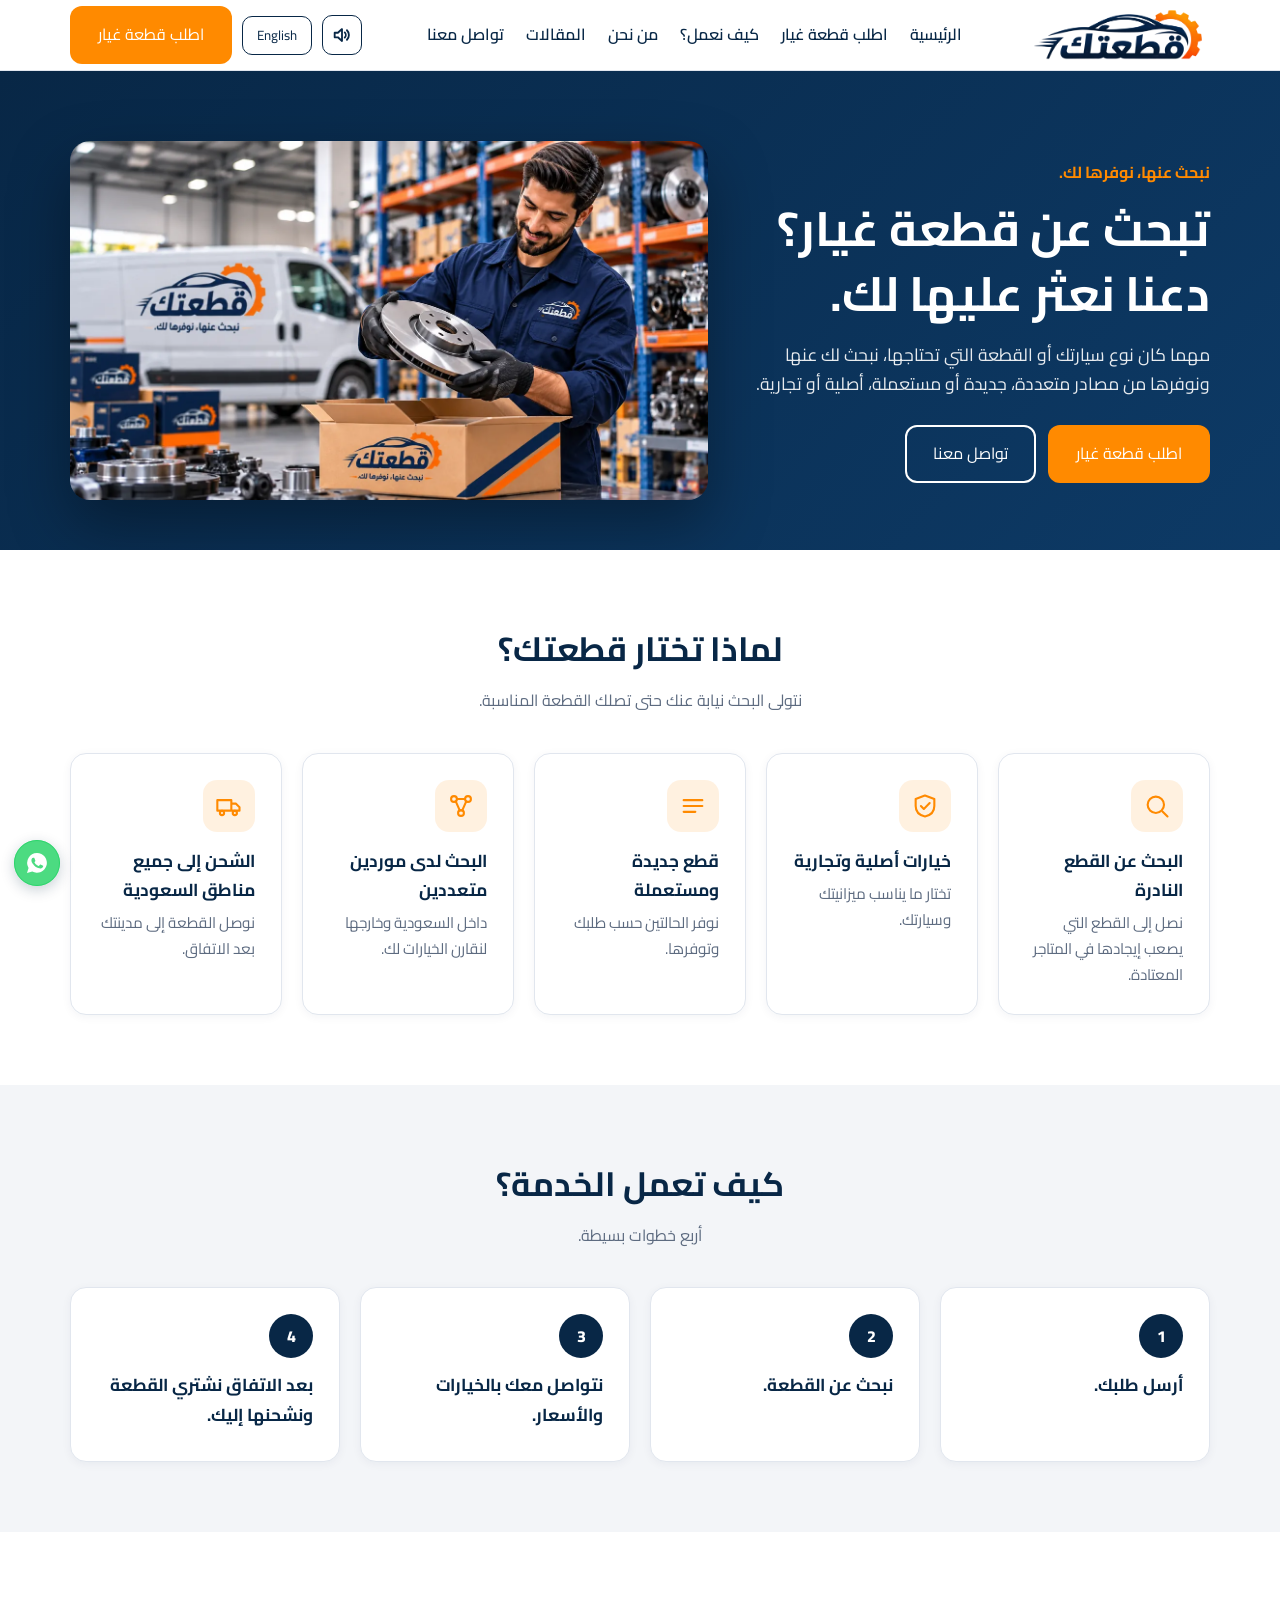
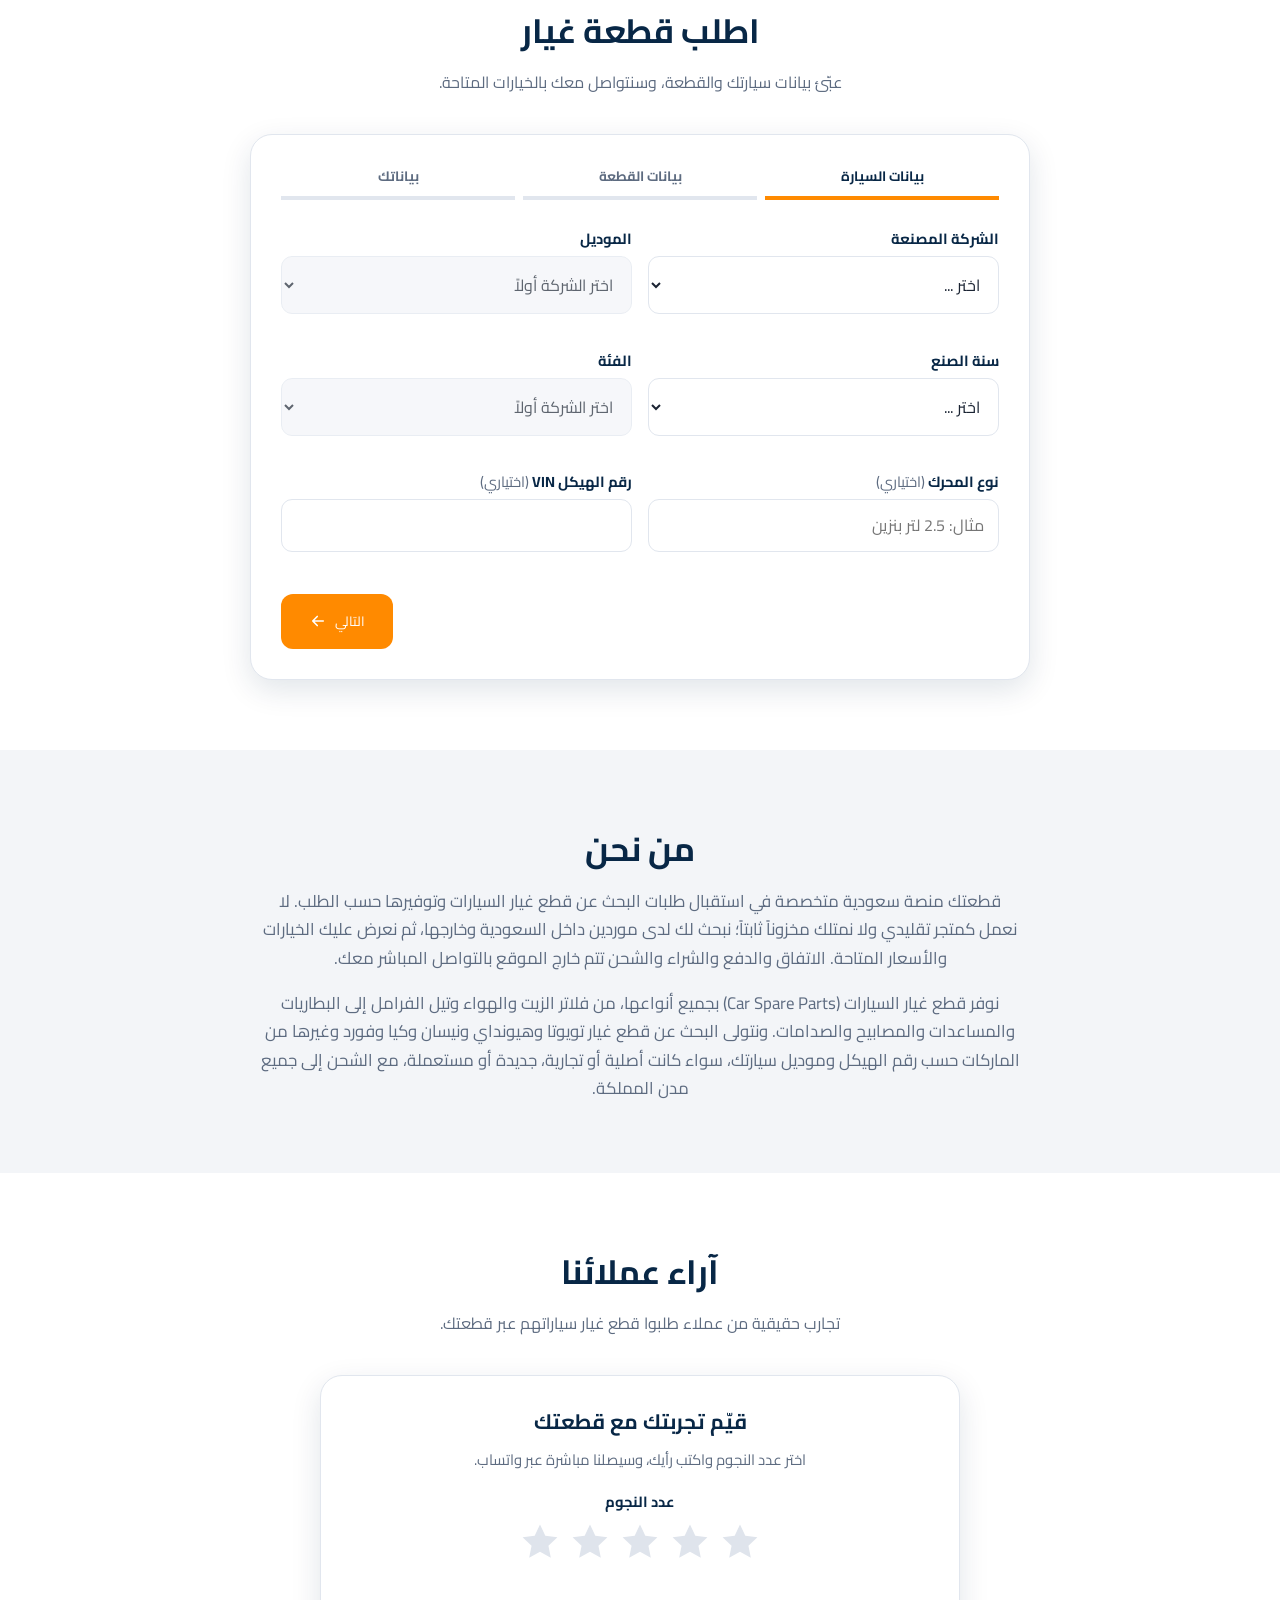
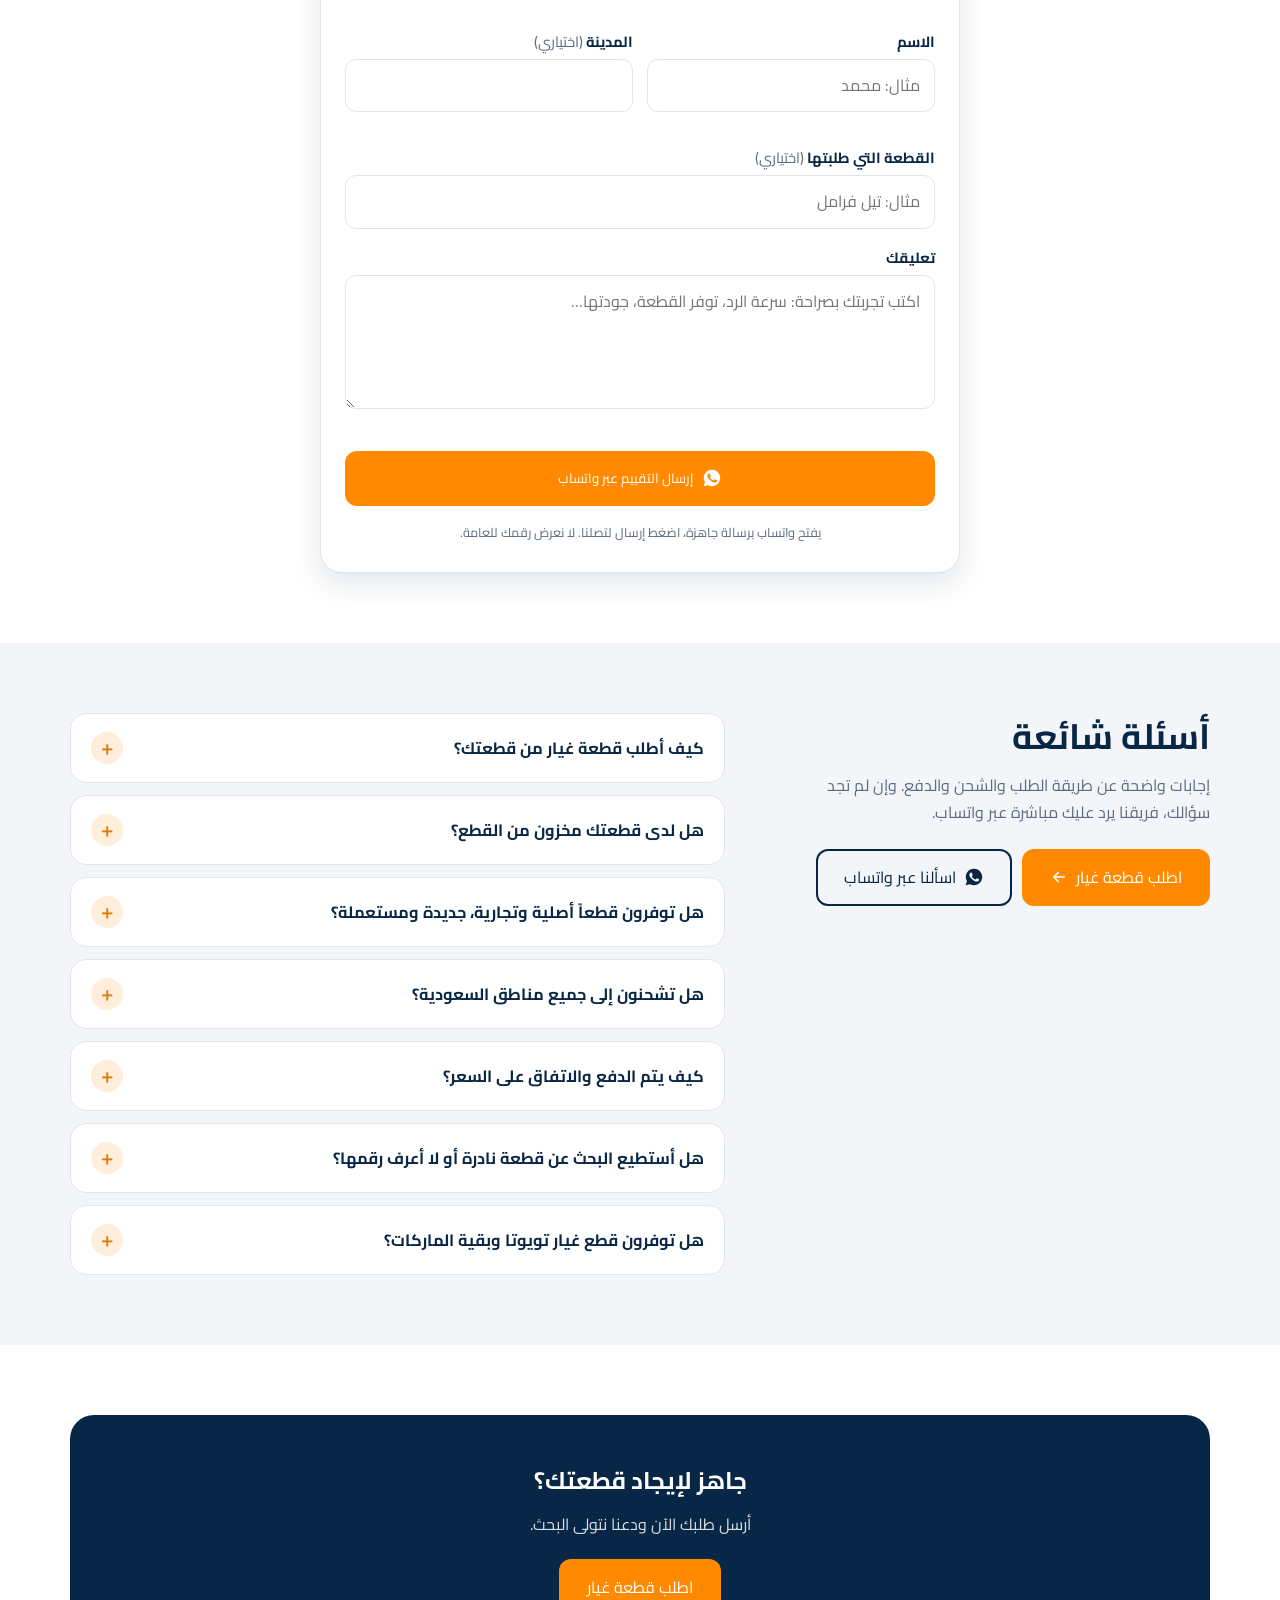
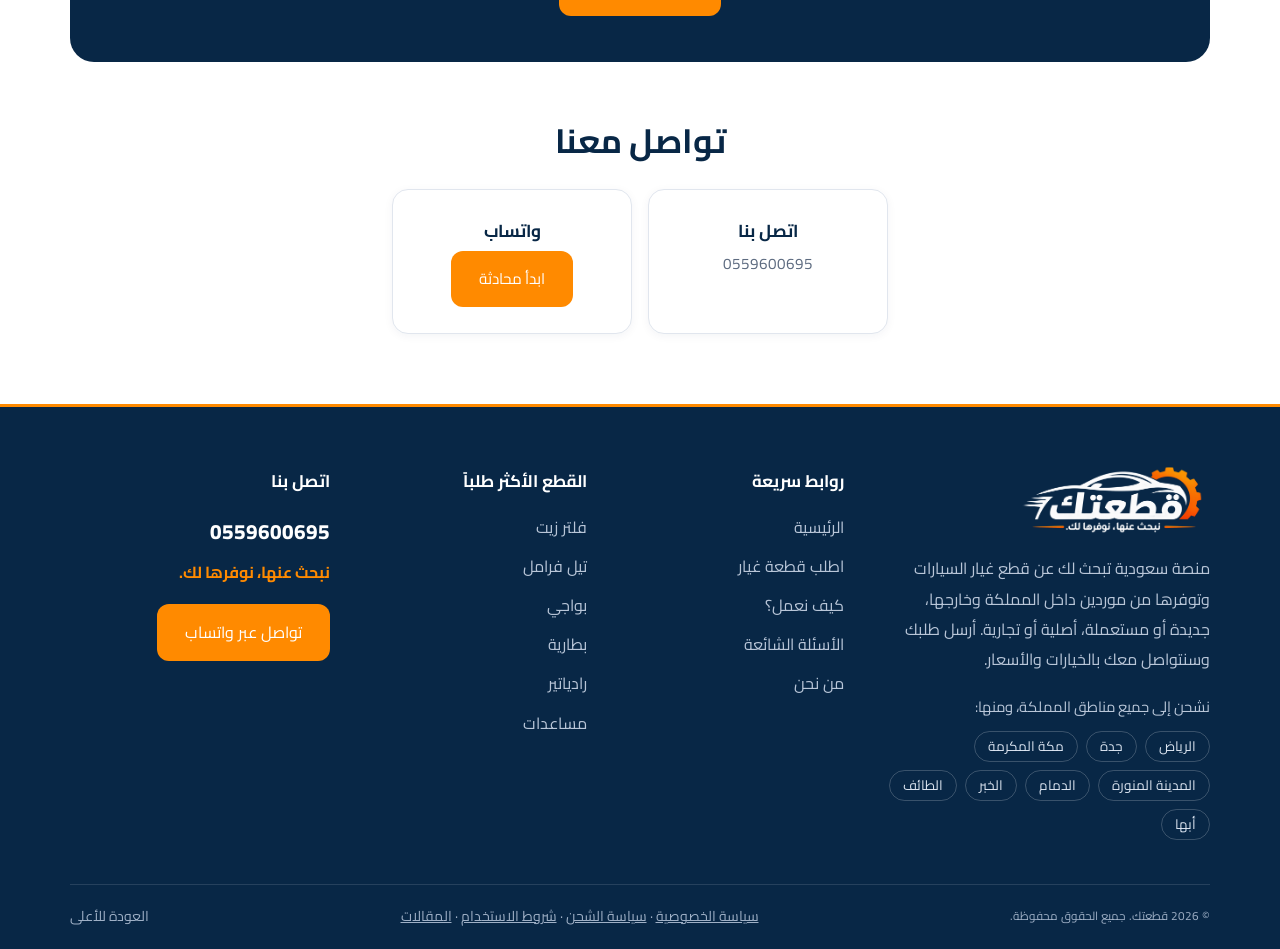
==== commit a9b2e823: "Add files via upload" ====
--- a/index.html
+++ b/index.html
@@ -37,7 +37,7 @@
 <link rel="preconnect" href="https://fonts.googleapis.com">
 <link rel="preconnect" href="https://fonts.gstatic.com" crossorigin>
 <link href="https://fonts.googleapis.com/css2?family=Cairo:wght@400;600;700;900&display=swap" rel="stylesheet">
-<link rel="stylesheet" href="styles.css?v=20261217">
+<link rel="stylesheet" href="styles.css?v=20261221">
 </head>
 <body>
 <svg width="0" height="0" style="position:absolute"><defs>
@@ -228,16 +228,17 @@
   <div class="foot-bottom"><small>© <span id="yr"></span> <span data-i18n="brand">قطعتك</span>. <span data-i18n="rights">جميع الحقوق محفوظة.</span></small><span class="foot-legal"><a href="privacy.html" data-i18n="privacy">سياسة الخصوصية</a> · <a href="shipping.html" data-i18n="shipping">سياسة الشحن</a> · <a href="terms.html" data-i18n="terms">شروط الاستخدام</a> · <a href="articles.html" data-i18n="articles">المقالات</a></span><a href="#home" data-i18n="to_top">العودة للأعلى</a></div>
 </div></footer>
 
-<script src="config.js?v=20261217"></script>
-<script src="i18n.js?v=20261217"></script>
-<script src="models.js?v=20261217"></script>
-<script src="trims.js?v=20261217"></script>
-<script src="parts-images.js?v=20261217"></script>
-<script src="parts.js?v=20261217"></script>
-<script src="wa-float.js?v=20261217" defer></script>
-<script src="reviews-data.js?v=20261217"></script>
-<script src="reviews.js?v=20261217"></script>
-<script src="app.js?v=20261217"></script>
-<script src="pwa.js?v=20261217" defer></script>
+<script src="config.js?v=20261221"></script>
+<script src="i18n.js?v=20261221"></script>
+<script src="models.js?v=20261221"></script>
+<script src="trims.js?v=20261221"></script>
+<script src="parts-images.js?v=20261221"></script>
+<script src="parts.js?v=20261221"></script>
+<script src="wa-float.js?v=20261221" defer></script>
+<script src="reviews-data.js?v=20261221"></script>
+<script src="reviews.js?v=20261221"></script>
+<script src="app.js?v=20261221"></script>
+<script src="sounds.js?v=20261221" defer></script>
+<script src="pwa.js?v=20261221" defer></script>
 </body>
 </html>
--- a/styles.css
+++ b/styles.css
@@ -376,3 +376,12 @@
 #revBody:empty{display:none}
 
 .about2{margin-top:16px}
+
+/* sound toggle */
+.snd-btn{width:40px;height:40px;flex:none;border:1.5px solid var(--navy);border-radius:10px;background:none;color:var(--navy);display:grid;place-items:center;cursor:pointer;transition:.2s}
+.snd-btn:hover{background:var(--navy);color:#fff}
+.snd-btn svg{width:22px;height:22px;fill:none;stroke:currentColor;stroke-width:2;stroke-linecap:round;stroke-linejoin:round}
+.snd-btn .x{display:none}
+.snd-btn.off .x{display:block}.snd-btn.off .w1,.snd-btn.off .w2{display:none}
+.snd-btn:not(.off):active .w1,.snd-btn:not(.off):active .w2{animation:sndW .4s}
+@keyframes sndW{50%{opacity:.2}}
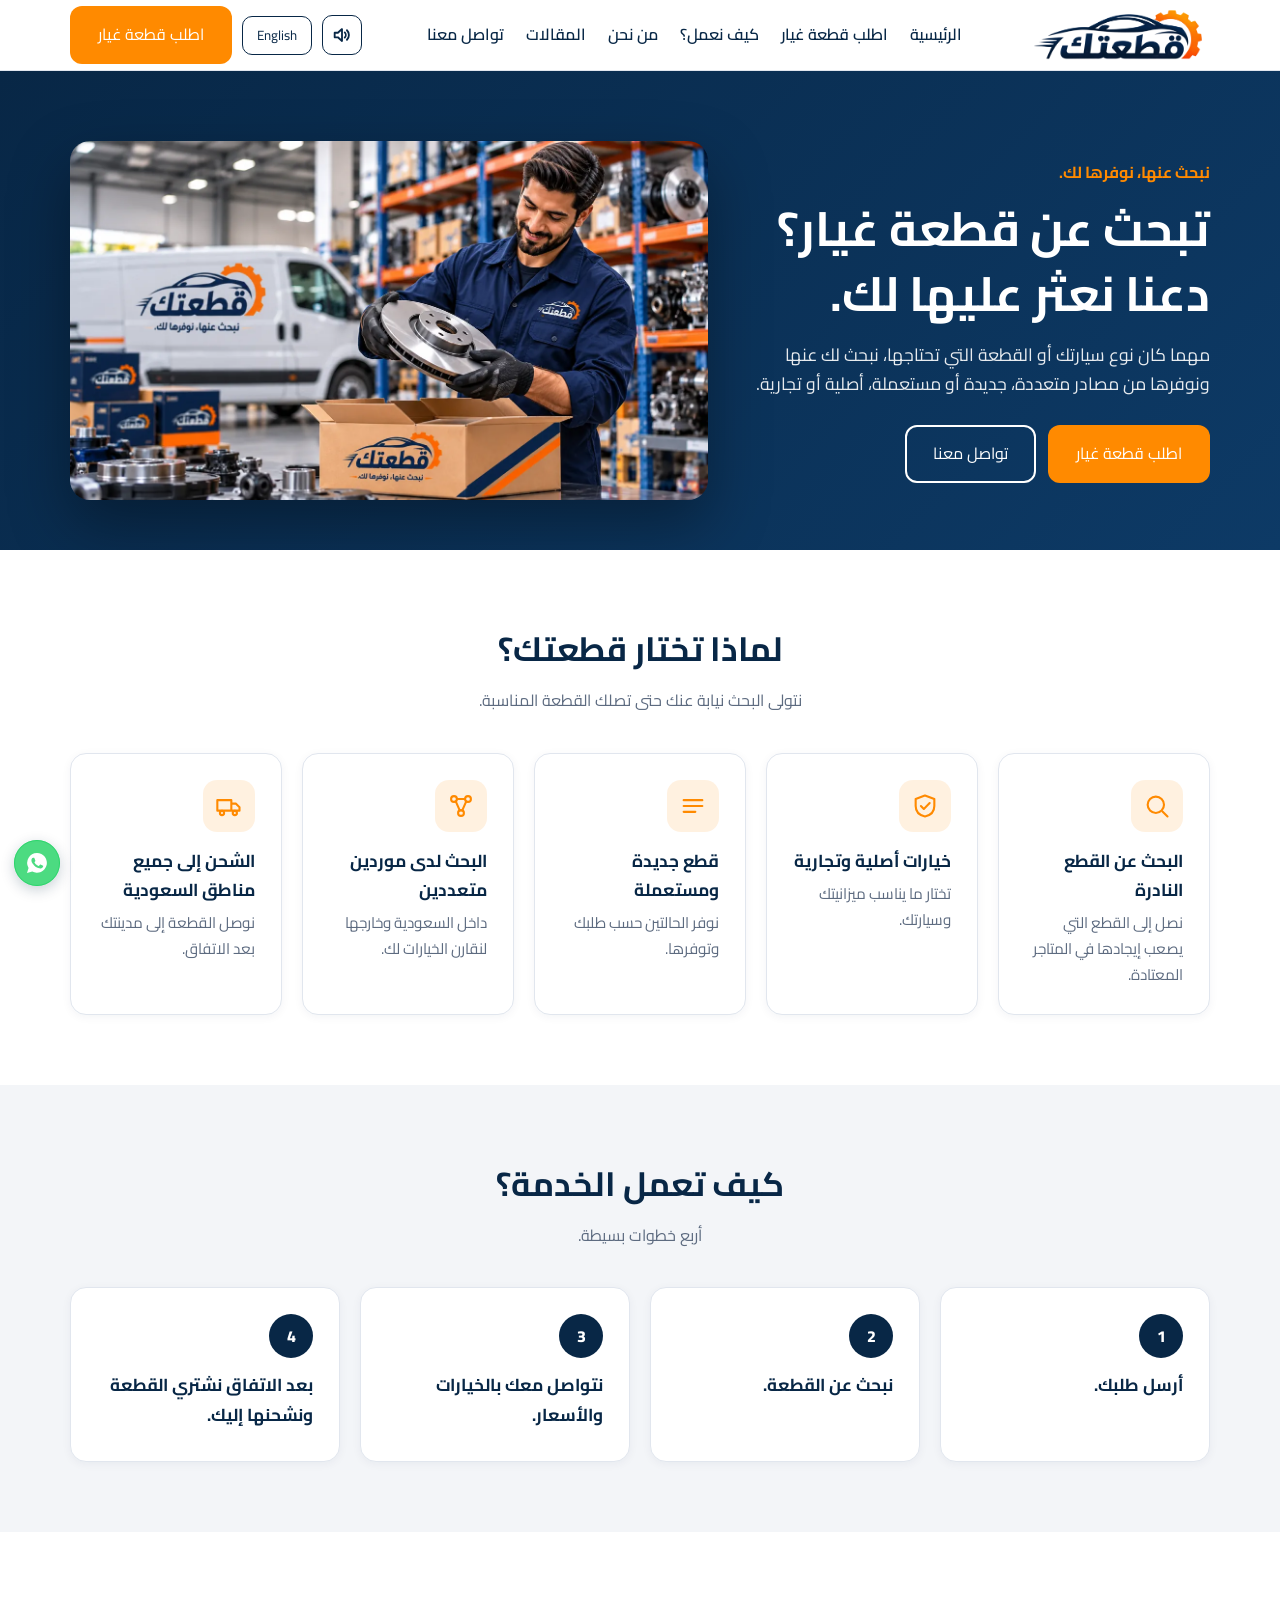
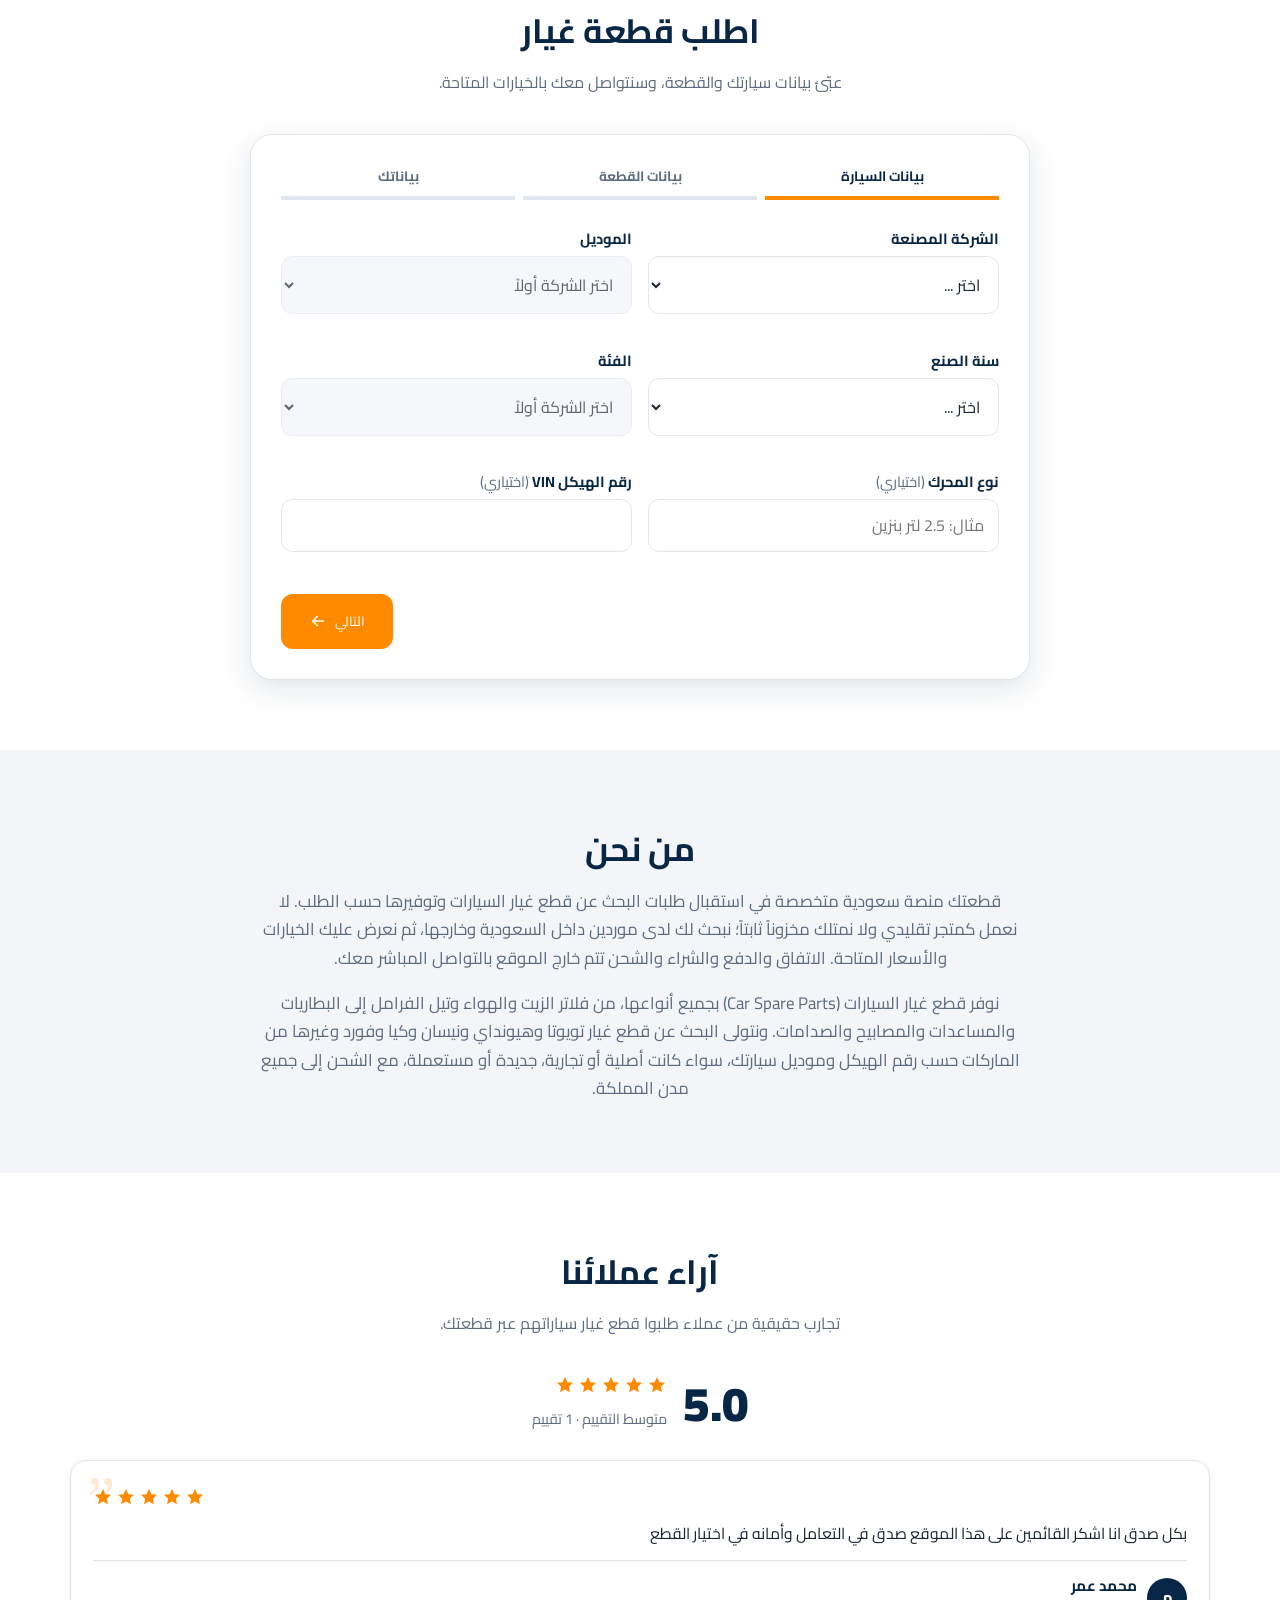
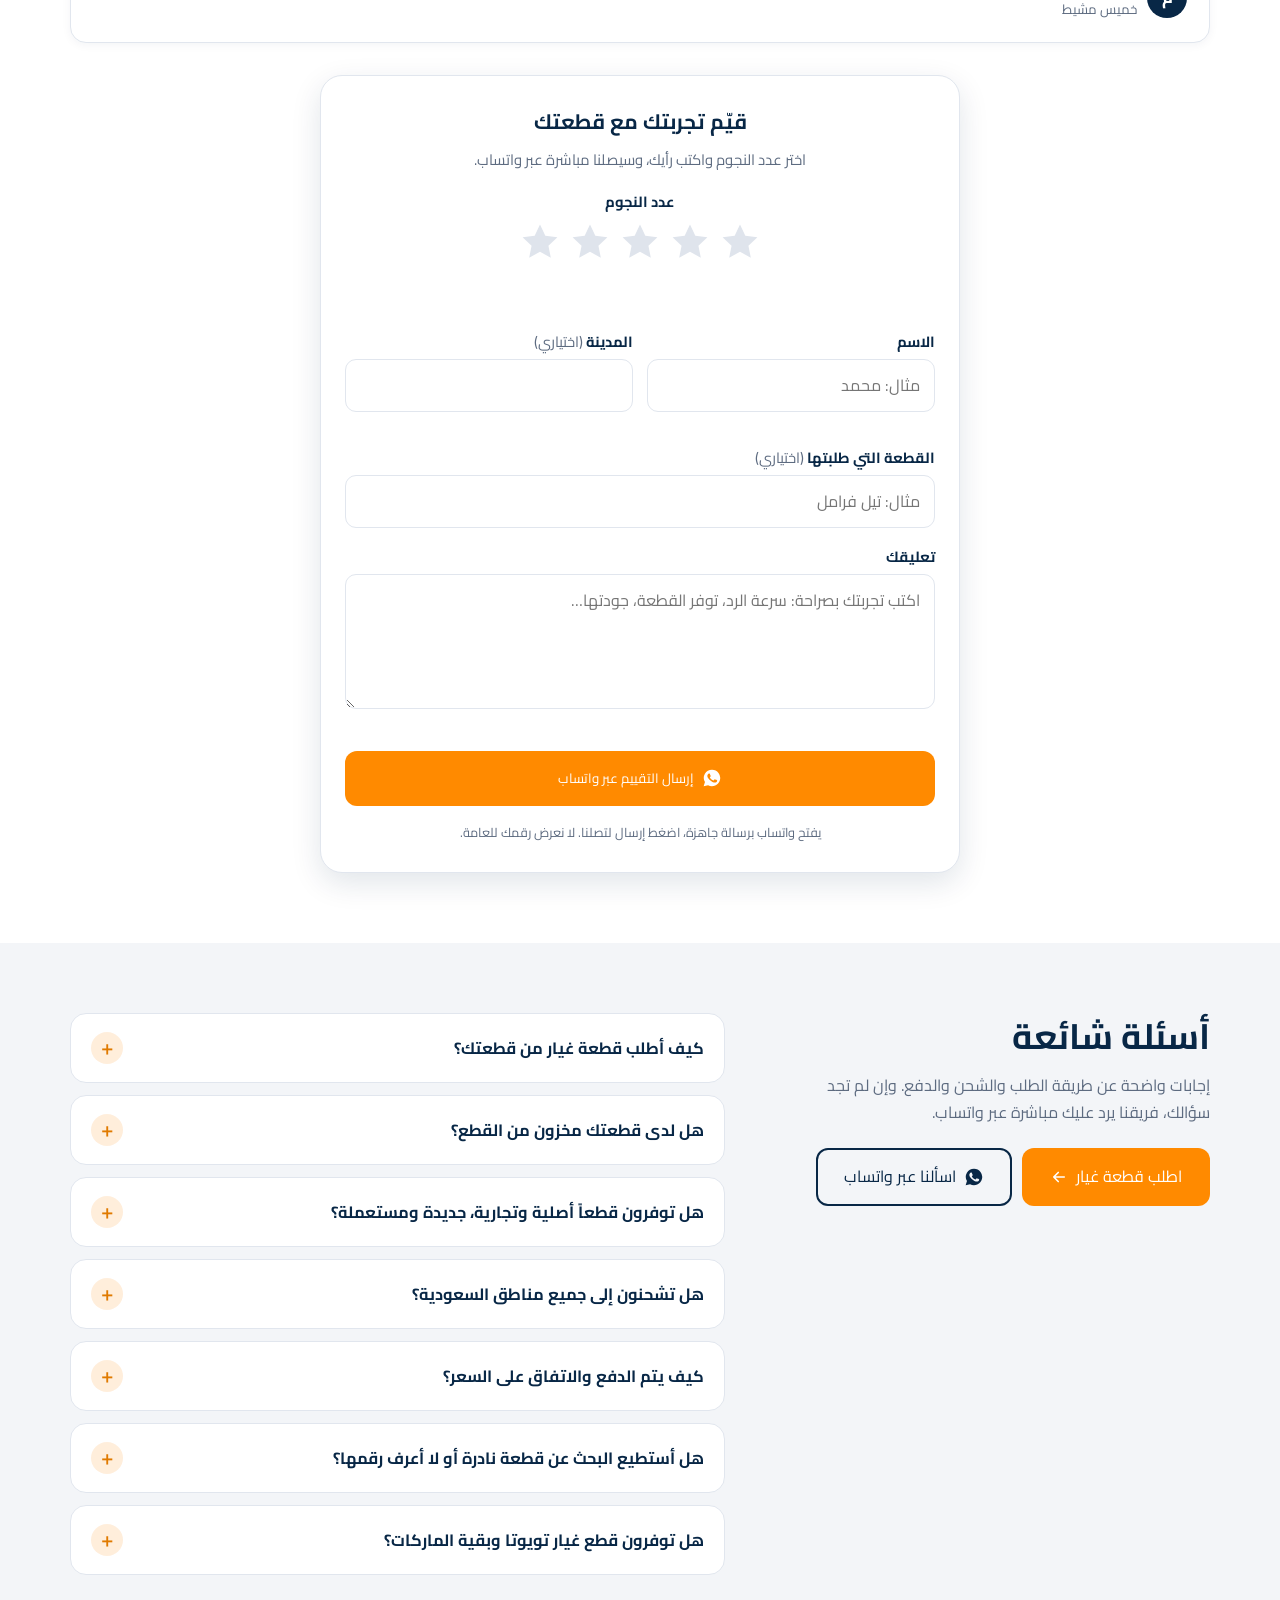
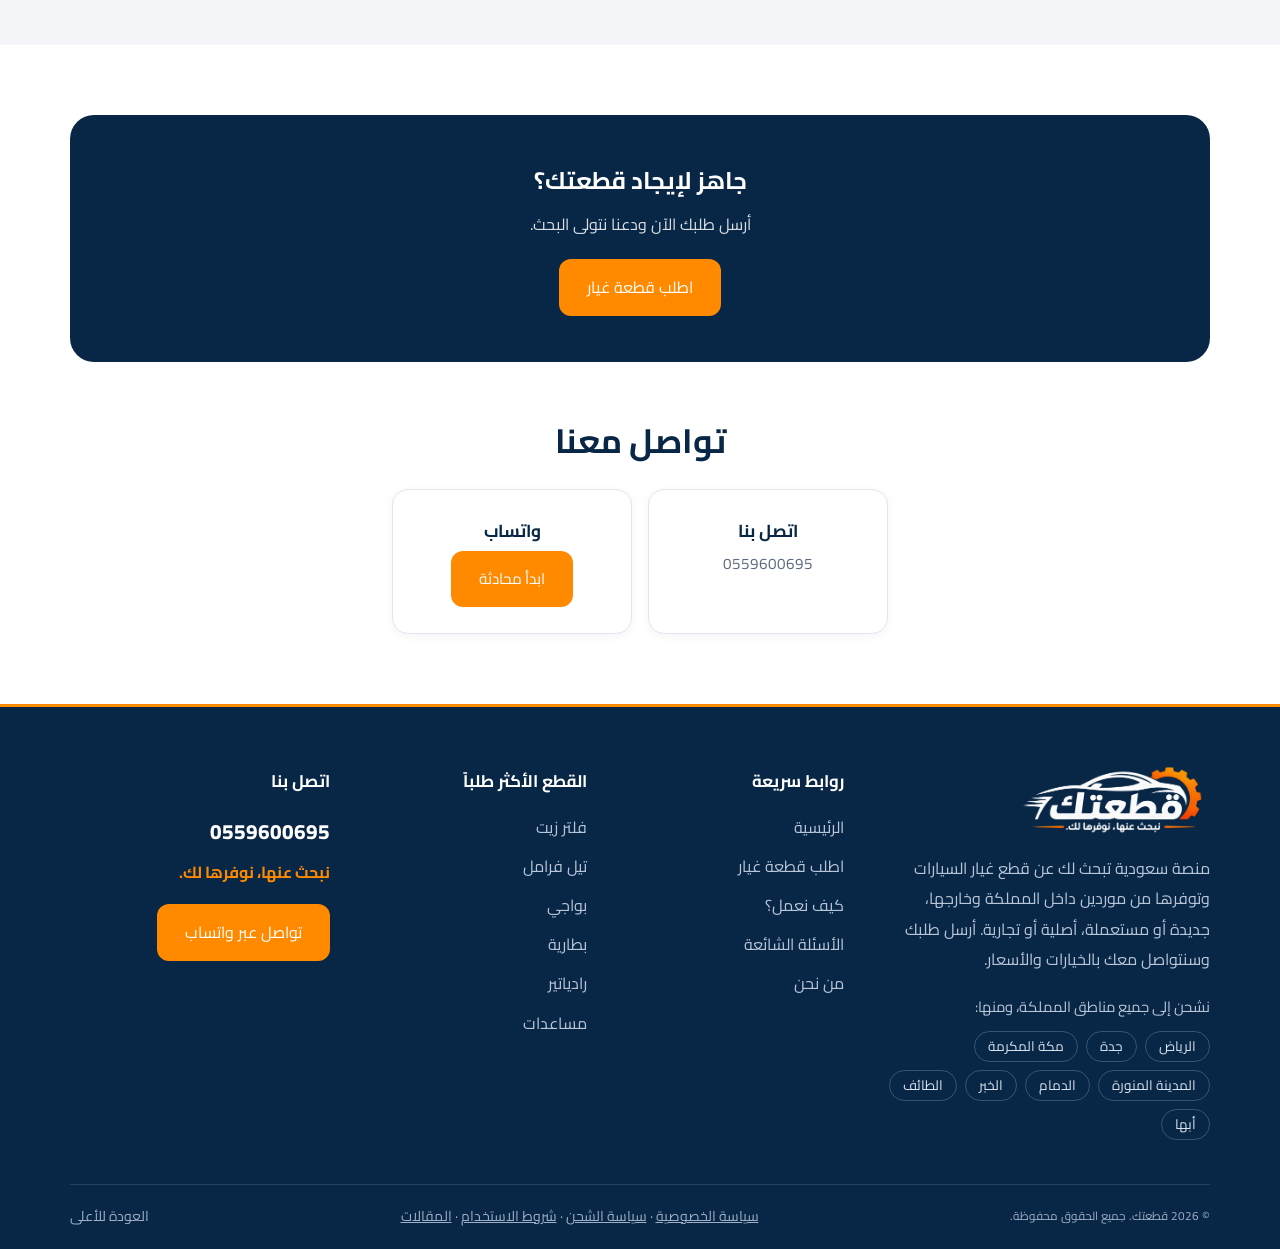
==== commit e00e68ee: "Update Open Graph and Twitter meta tags" ====
--- a/index.html
+++ b/index.html
@@ -13,15 +13,15 @@
 <meta property="og:site_name" content="قطعتك">
 <meta property="og:title" content="قطعتك | قطع غيار السيارات في السعودية - Car Spare Parts">
 <meta property="og:description" content="قطعتك منصة سعودية تبحث لك عن قطع غيار السيارات (car spare parts) وتوفرها من موردين داخل المملكة وخارجها، قطع غيار تويوتا وجميع الماركات، جديدة أو مستعملة، أصلية أو تجارية، مع الشحن لجميع المناطق. اطلب قطعتك الآن.">
-<link rel="canonical" href="https://dgf3388-dotcom.github.io/qatatuk/">
-<meta property="og:url" content="https://dgf3388-dotcom.github.io/qatatuk/">
+<link rel="canonical" href="https://www.qatatuk.com/">
+<meta property="og:image" content="https://www.qatatuk.com/og-image.jpg">
 <meta property="og:image" content="https://dgf3388-dotcom.github.io/qatatuk/og-image.jpg">
 <meta property="og:image:width" content="1200">
 <meta property="og:image:height" content="630">
 <meta property="og:image:alt" content="موظف قطعتك يجهز قطعة غيار داخل صندوق الشحن">
 <meta name="twitter:card" content="summary_large_image">
 <meta name="twitter:title" content="قطعتك | نبحث عنها، نوفرها لك">
-<meta name="twitter:image" content="https://dgf3388-dotcom.github.io/qatatuk/og-image.jpg">
+<meta name="twitter:image" content="https://www.qatatuk.com/og-image.jpg">
 <meta property="og:locale" content="ar_SA">
 <meta property="og:locale:alternate" content="en_US">
 <link rel="manifest" href="manifest.webmanifest">
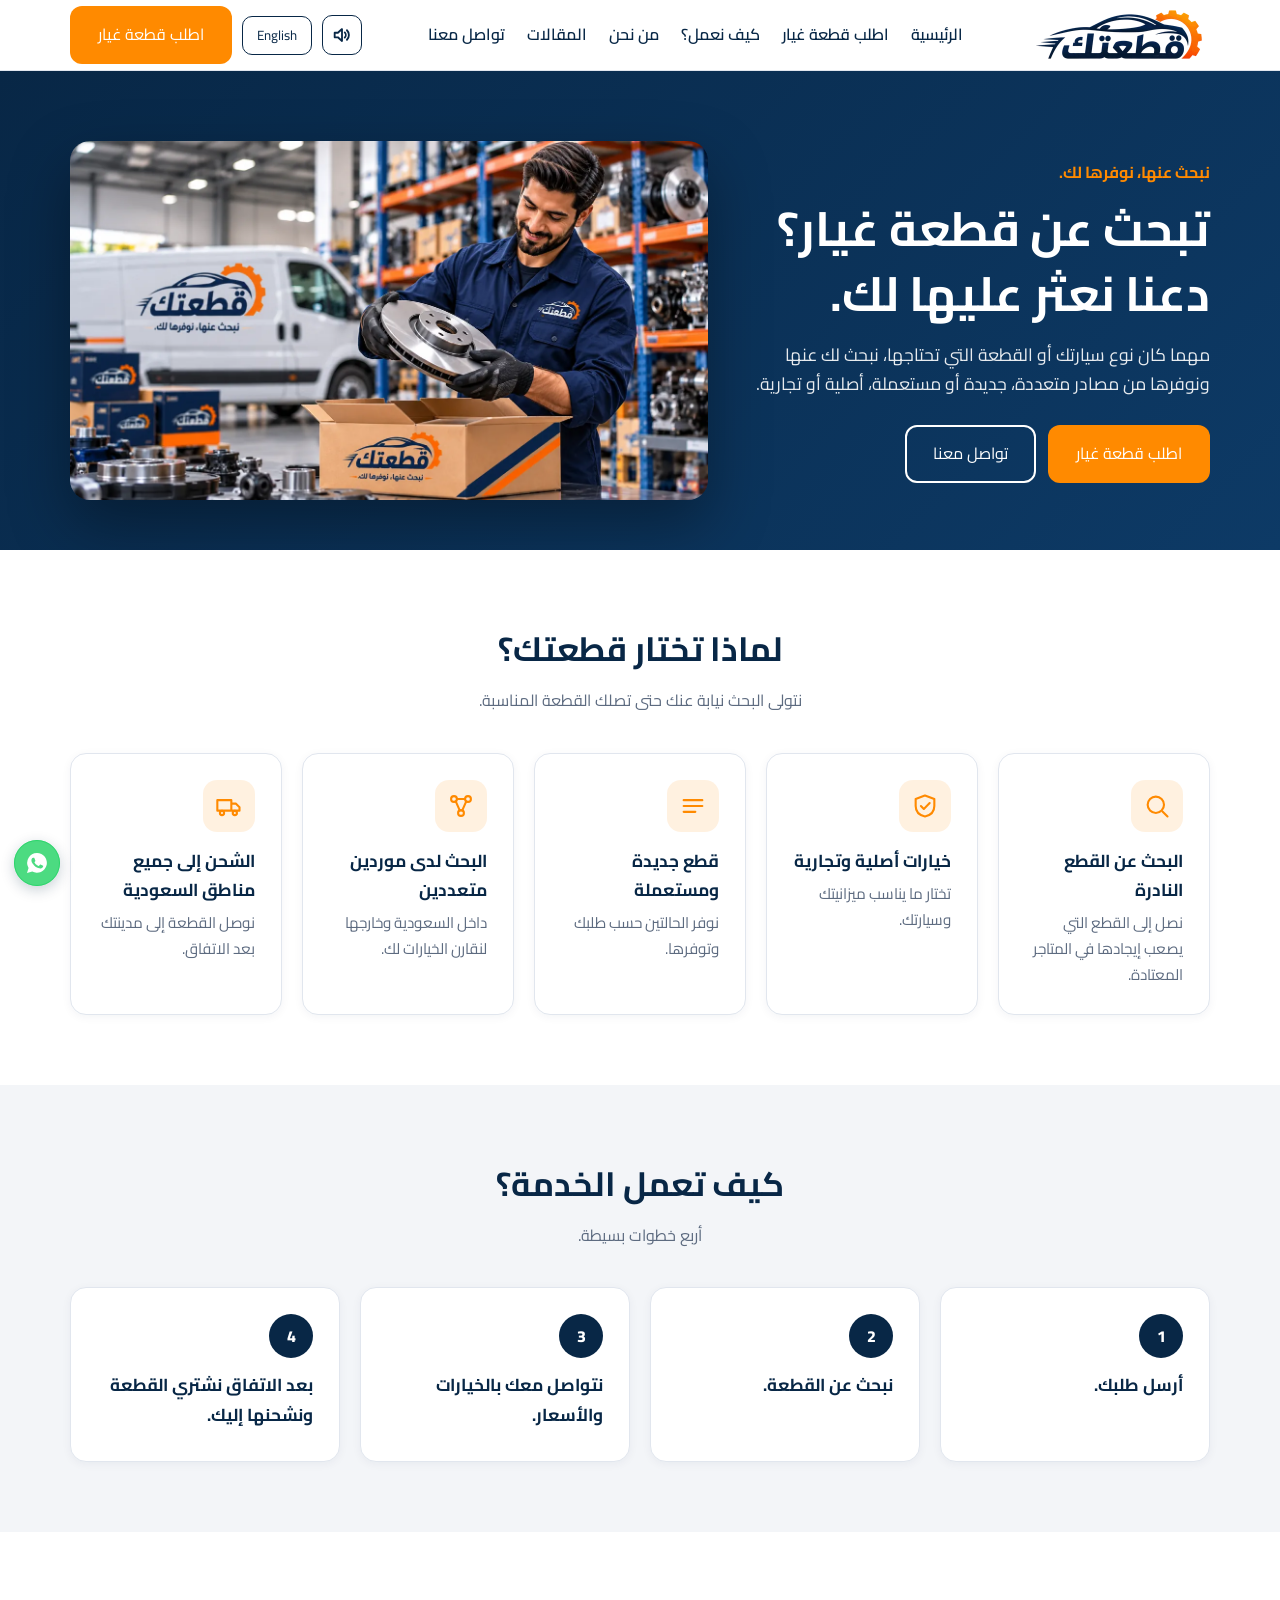
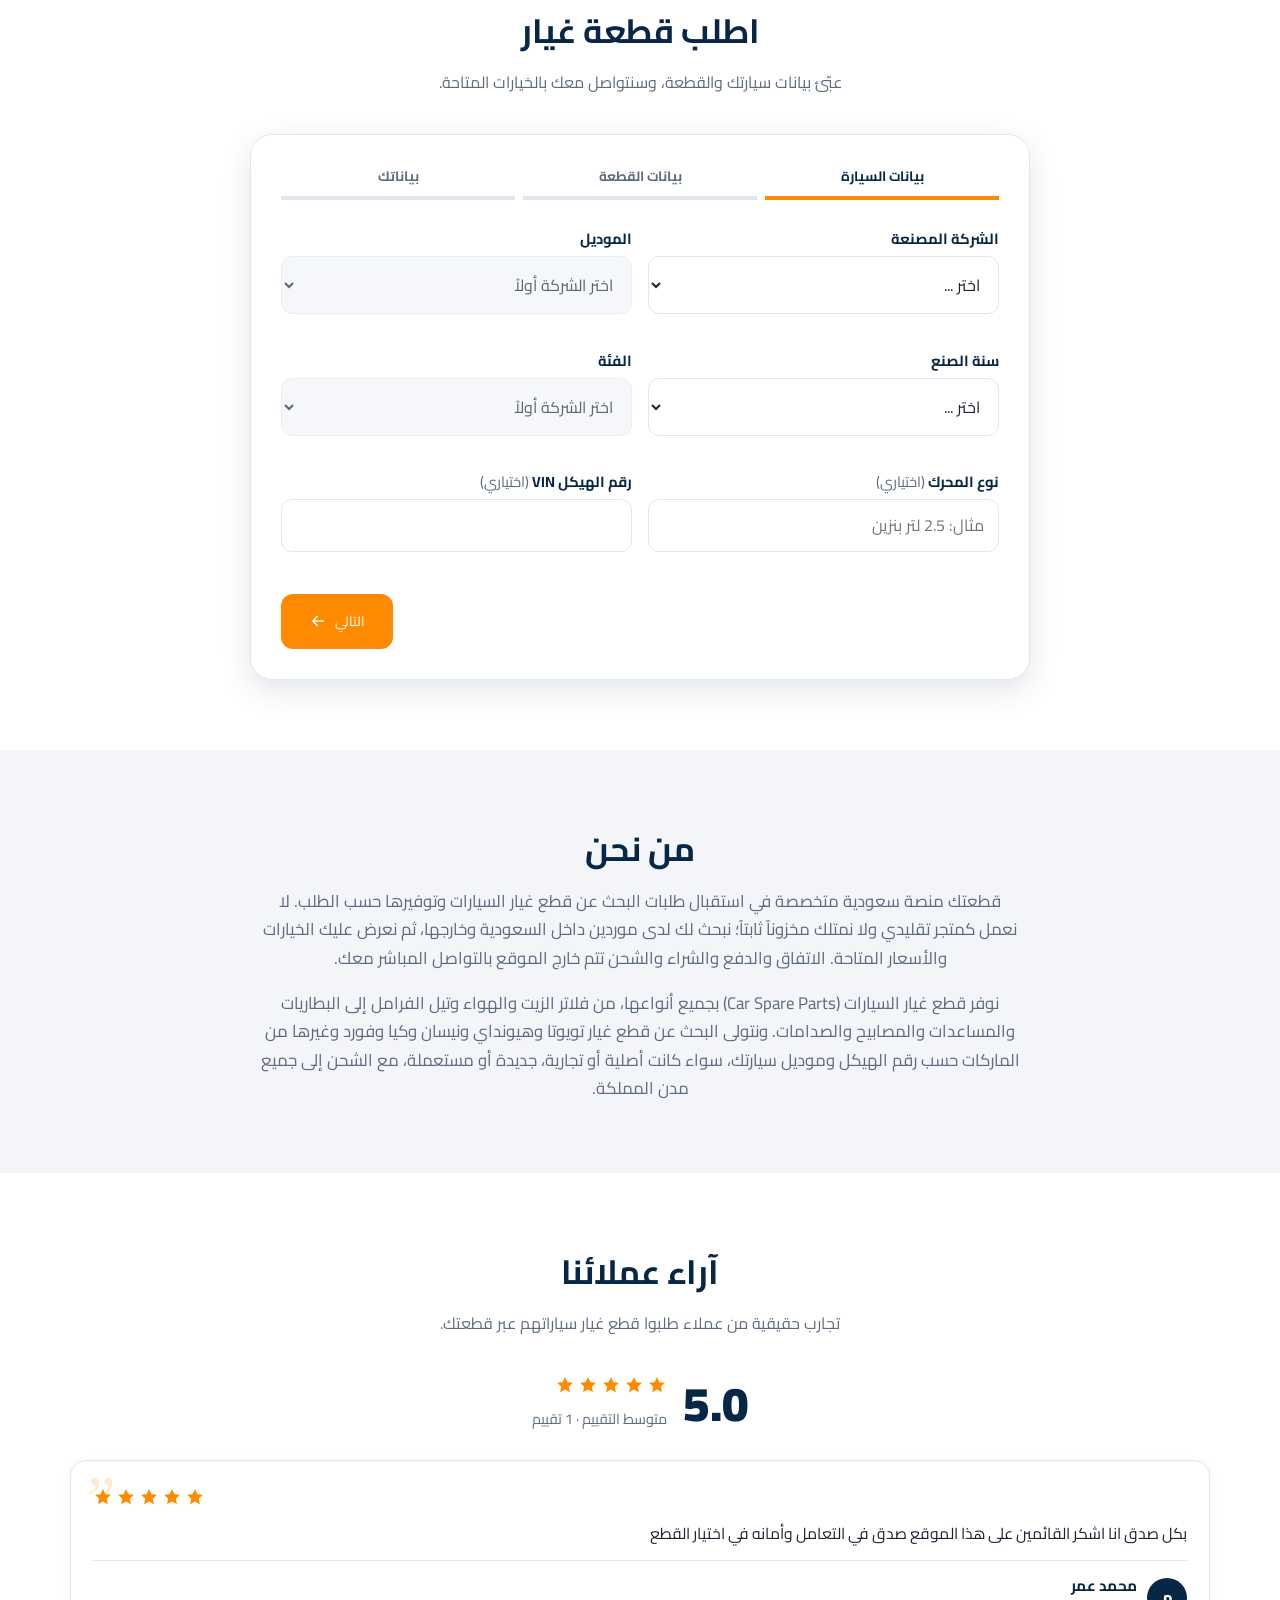
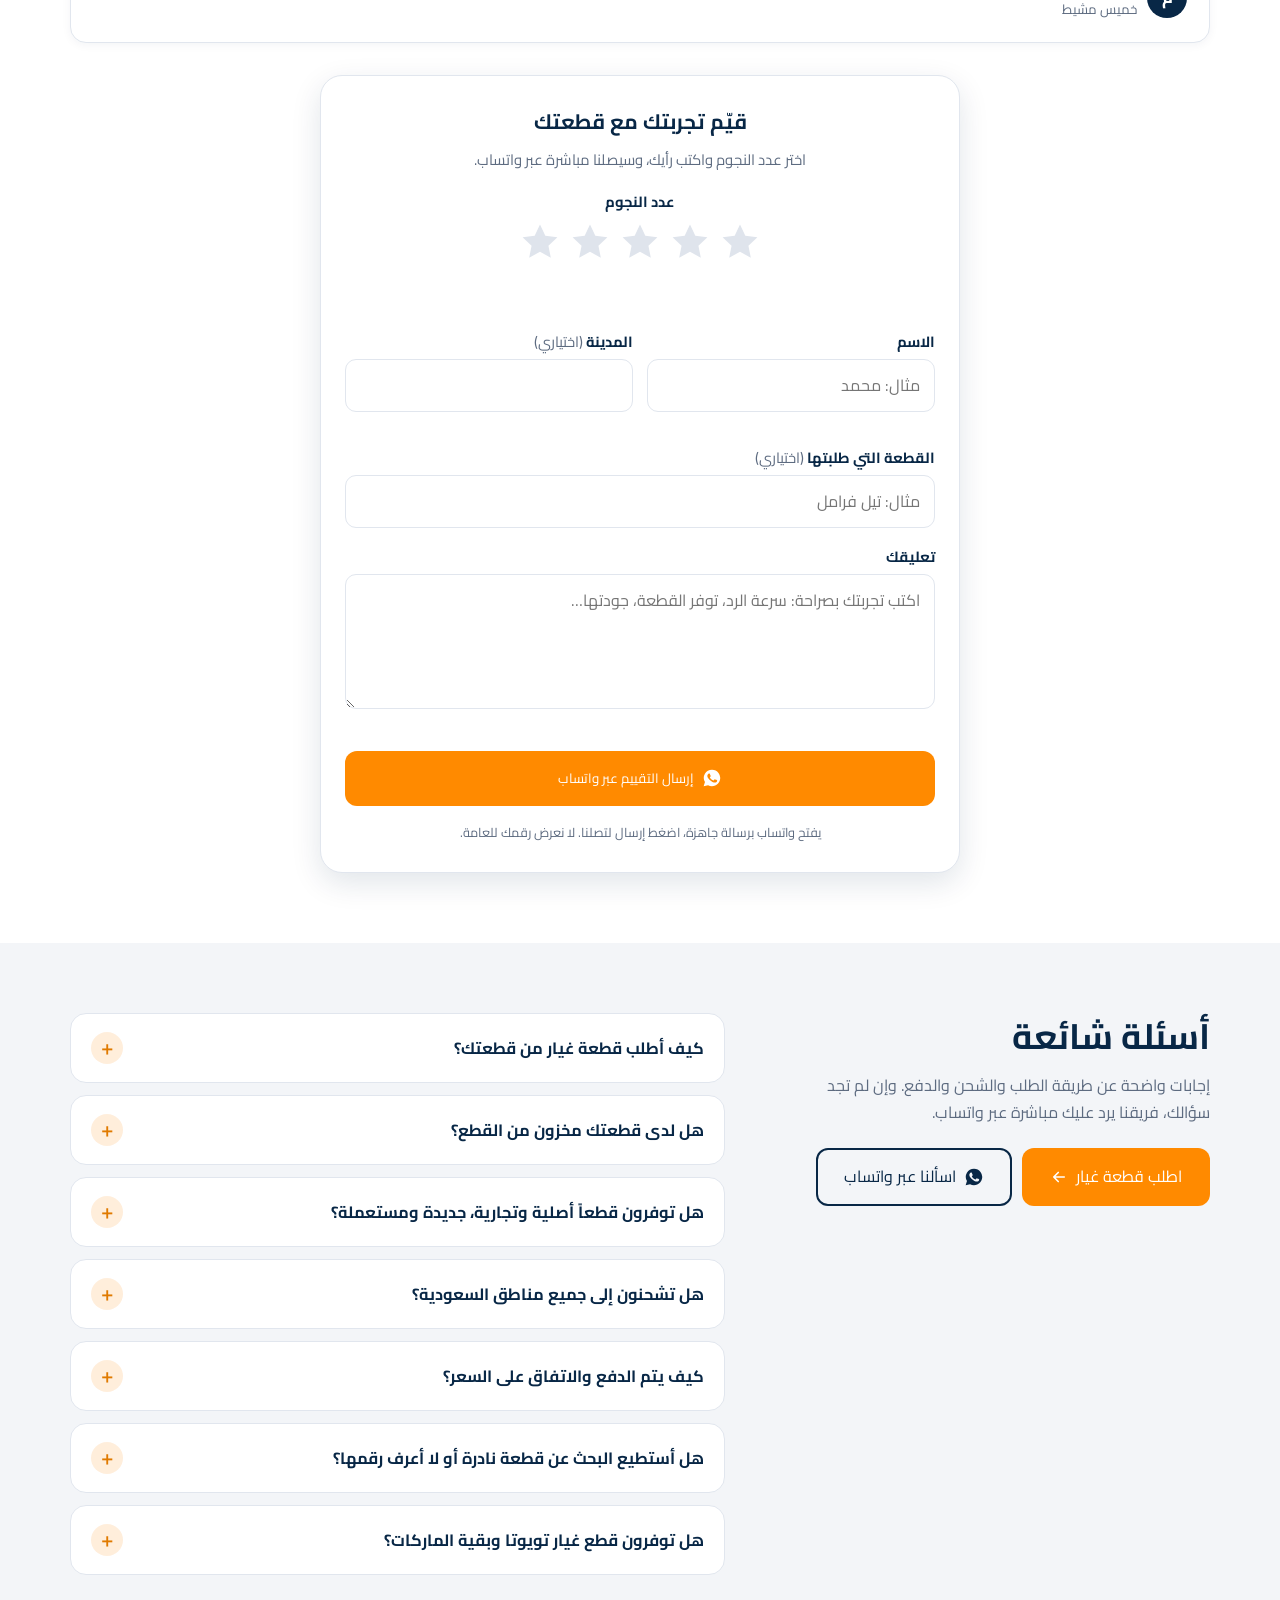
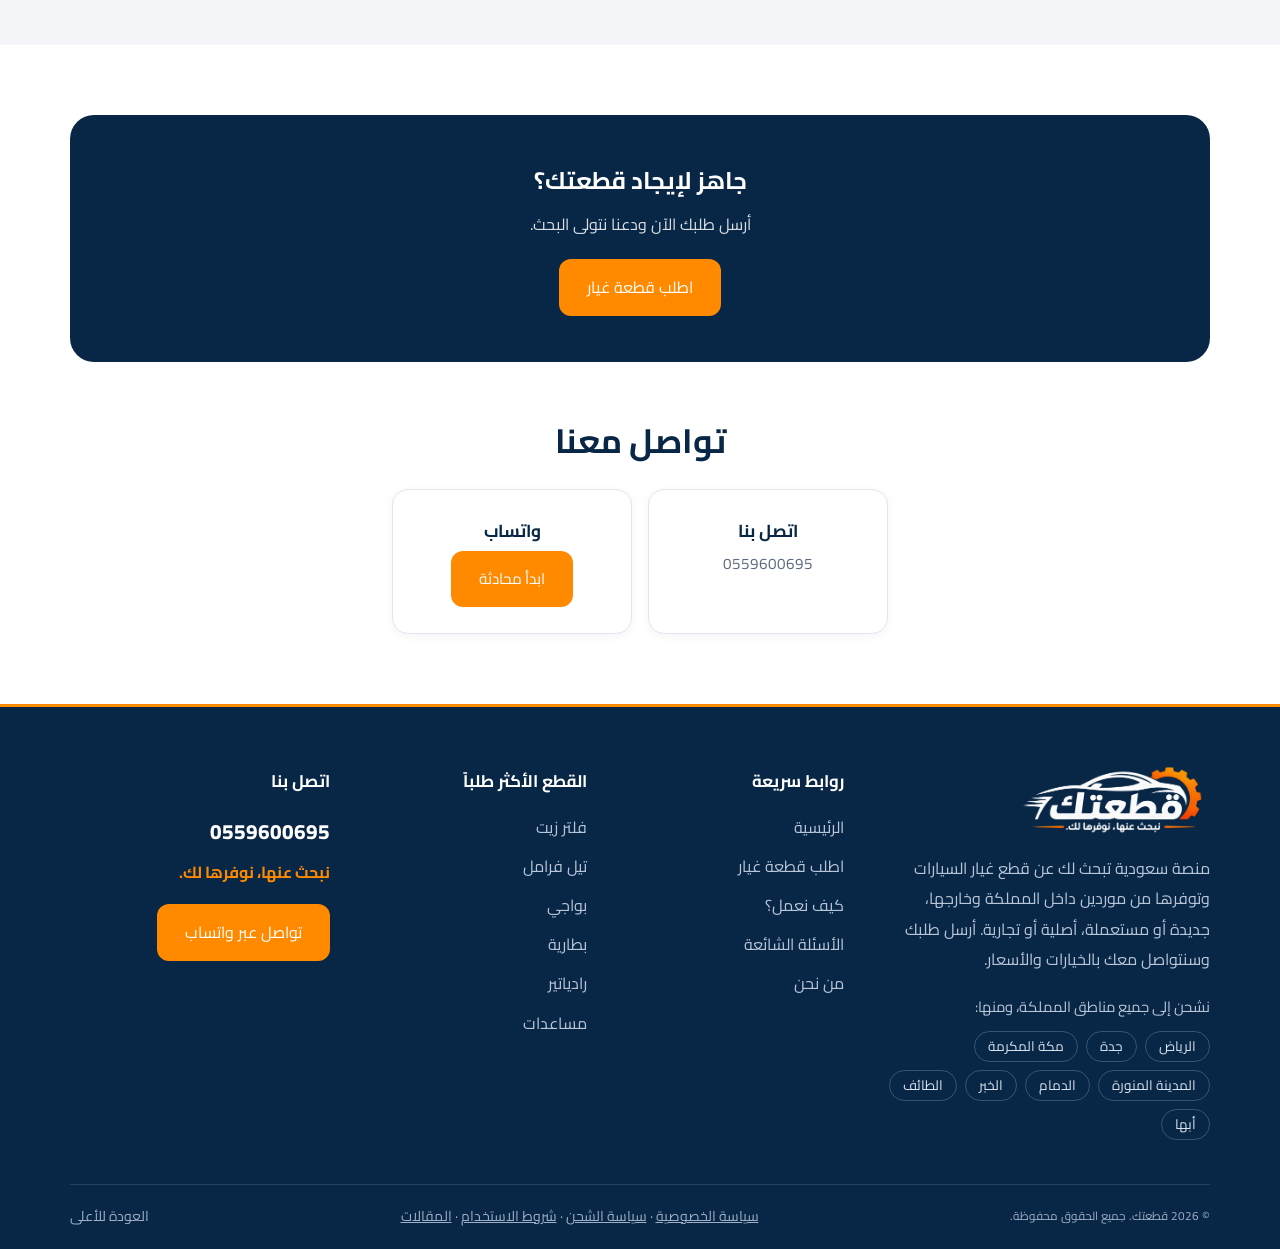
==== commit 0e6c778d: "Add files via upload" ====
--- a/index.html
+++ b/index.html
@@ -13,15 +13,15 @@
 <meta property="og:site_name" content="قطعتك">
 <meta property="og:title" content="قطعتك | قطع غيار السيارات في السعودية - Car Spare Parts">
 <meta property="og:description" content="قطعتك منصة سعودية تبحث لك عن قطع غيار السيارات (car spare parts) وتوفرها من موردين داخل المملكة وخارجها، قطع غيار تويوتا وجميع الماركات، جديدة أو مستعملة، أصلية أو تجارية، مع الشحن لجميع المناطق. اطلب قطعتك الآن.">
-<link rel="canonical" href="https://www.qatatuk.com/">
-<meta property="og:image" content="https://www.qatatuk.com/og-image.jpg">
+<link rel="canonical" href="https://dgf3388-dotcom.github.io/qatatuk/">
+<meta property="og:url" content="https://dgf3388-dotcom.github.io/qatatuk/">
 <meta property="og:image" content="https://dgf3388-dotcom.github.io/qatatuk/og-image.jpg">
 <meta property="og:image:width" content="1200">
 <meta property="og:image:height" content="630">
 <meta property="og:image:alt" content="موظف قطعتك يجهز قطعة غيار داخل صندوق الشحن">
 <meta name="twitter:card" content="summary_large_image">
 <meta name="twitter:title" content="قطعتك | نبحث عنها، نوفرها لك">
-<meta name="twitter:image" content="https://www.qatatuk.com/og-image.jpg">
+<meta name="twitter:image" content="https://dgf3388-dotcom.github.io/qatatuk/og-image.jpg">
 <meta property="og:locale" content="ar_SA">
 <meta property="og:locale:alternate" content="en_US">
 <link rel="manifest" href="manifest.webmanifest">
@@ -30,14 +30,16 @@
 <meta name="apple-mobile-web-app-capable" content="yes">
 <meta name="apple-mobile-web-app-title" content="قطعتك">
 <meta name="apple-mobile-web-app-status-bar-style" content="black-translucent">
-<link rel="preload" as="image" href="hero-mobile.webp" type="image/webp" media="(max-width:600px)">
+<link rel="preload" as="image" href="hero-mobile.webp?v=20261223" type="image/webp" media="(max-width:600px)">
 <link rel="preload" as="image" href="hero-desktop.webp" type="image/webp" media="(min-width:601px)">
+<link rel="preload" as="image" href="logo-head.webp" type="image/webp">
 <script type="application/ld+json">{"@context": "https://schema.org", "@graph": [{"@type": "Organization", "name": "قطعتك", "alternateName": "Qat'atuk", "slogan": "نبحث عنها، نوفرها لك.", "telephone": "+966559600695", "description": "منصة سعودية للبحث عن قطع غيار السيارات وتوفيرها حسب الطلب.", "areaServed": {"@type": "Country", "name": "Saudi Arabia"}, "contactPoint": {"@type": "ContactPoint", "telephone": "+966559600695", "contactType": "customer service", "availableLanguage": ["ar", "en"], "areaServed": "SA"}, "@id": "https://dgf3388-dotcom.github.io/qatatuk/#org", "url": "https://dgf3388-dotcom.github.io/qatatuk/", "logo": "https://dgf3388-dotcom.github.io/qatatuk/logo.png", "knowsAbout": ["قطع غيار السيارات", "قطع غيار تويوتا", "قطع غيار هيونداي", "قطع غيار نيسان", "Car spare parts", "Car parts", "Auto parts sourcing"]}, {"@type": "FAQPage", "mainEntity": [{"@type": "Question", "name": "كيف أطلب قطعة غيار من قطعتك؟", "acceptedAnswer": {"@type": "Answer", "text": "عبّئ نموذج الطلب ببيانات سيارتك والقطعة المطلوبة وبياناتك، ثم يُفتح واتساب برسالة جاهزة ترسلها إلينا، ونتواصل معك بالخيارات المتاحة."}}, {"@type": "Question", "name": "هل لدى قطعتك مخزون من القطع؟", "acceptedAnswer": {"@type": "Answer", "text": "لا، نحن لا نعمل كمتجر تقليدي ولا نمتلك مخزوناً ثابتاً. نبحث عن القطعة المطلوبة لدى موردين داخل السعودية وخارجها ثم نعرض عليك الخيارات."}}, {"@type": "Question", "name": "هل توفرون قطعاً أصلية وتجارية، جديدة ومستعملة؟", "acceptedAnswer": {"@type": "Answer", "text": "نعم، نبحث حسب رغبتك عن قطع جديدة أو مستعملة، أصلية أو تجارية، وتتوقف الخيارات المتاحة على توفر القطعة لدى الموردين."}}, {"@type": "Question", "name": "هل تشحنون إلى جميع مناطق السعودية؟", "acceptedAnswer": {"@type": "Answer", "text": "نعم، نشحن القطعة إلى مدينتك داخل المملكة بعد الاتفاق معك على التفاصيل."}}, {"@type": "Question", "name": "كيف يتم الدفع والاتفاق على السعر؟", "acceptedAnswer": {"@type": "Answer", "text": "لا يتم الدفع داخل الموقع. نتواصل معك مباشرة بالأسعار والخيارات، وبعد اتفاقك معنا نشتري القطعة ونشحنها إليك."}}, {"@type": "Question", "name": "هل أستطيع البحث عن قطعة نادرة أو لا أعرف رقمها؟", "acceptedAnswer": {"@type": "Answer", "text": "نعم، يكفي أن تكتب اسم القطعة وبيانات سيارتك، ويفيد رقم الهيكل VIN ورقم القطعة إن وجد في الوصول إلى القطعة الصحيحة."}}, {"@type": "Question", "name": "هل توفرون قطع غيار تويوتا وبقية الماركات؟", "acceptedAnswer": {"@type": "Answer", "text": "نعم، نبحث عن قطع غيار تويوتا وهيونداي ونيسان وكيا وفورد وشفروليه وغيرها من الماركات، حسب بيانات سيارتك والقطعة المطلوبة، ونوفرها لك بعد الاتفاق على السعر."}}]}]}</script>
 <link rel="icon" type="image/png" sizes="48x48" href="favicon-48.png">
 <link rel="preconnect" href="https://fonts.googleapis.com">
 <link rel="preconnect" href="https://fonts.gstatic.com" crossorigin>
-<link href="https://fonts.googleapis.com/css2?family=Cairo:wght@400;600;700;900&display=swap" rel="stylesheet">
-<link rel="stylesheet" href="styles.css?v=20261221">
+<link rel="stylesheet" href="https://fonts.googleapis.com/css2?family=Cairo:wght@400;600;700;900&display=swap" media="print" onload="this.media='all'">
+<noscript><link rel="stylesheet" href="https://fonts.googleapis.com/css2?family=Cairo:wght@400;600;700;900&display=swap"></noscript>
+<link rel="stylesheet" href="styles.css?v=20261223">
 </head>
 <body>
 <svg width="0" height="0" style="position:absolute"><defs>
@@ -45,7 +47,7 @@
 </defs></svg>
 
 <header><div class="container nav">
-  <a href="#home" class="logo logo-anim" aria-label="قطعتك"><img src="logo-head.png" alt="قطعتك" width="182" height="50"></a>
+  <a href="#home" class="logo logo-anim" aria-label="قطعتك"><img src="logo-head.webp" alt="قطعتك" width="182" height="50"></a>
   <nav id="menu"><ul>
     <li><a href="#home" data-i18n="nav_home">الرئيسية</a></li>
     <li><a href="#request" data-i18n="nav_request">اطلب قطعة غيار</a></li>
@@ -73,7 +75,7 @@
     </div>
   </div>
   <div class="hero-art"><picture>
-      <source media="(max-width:600px)" srcset="hero-mobile.webp" width="840" height="1260">
+      <source media="(max-width:600px)" srcset="hero-mobile.webp?v=20261223" width="720" height="900">
       <img src="hero-desktop.webp" alt="موظف قطعتك يفحص قطعة غيار ويجهزها داخل صندوق الشحن" width="1320" height="743" fetchpriority="high" decoding="async">
     </picture></div>
 </div></section>
@@ -228,17 +230,17 @@
   <div class="foot-bottom"><small>© <span id="yr"></span> <span data-i18n="brand">قطعتك</span>. <span data-i18n="rights">جميع الحقوق محفوظة.</span></small><span class="foot-legal"><a href="privacy.html" data-i18n="privacy">سياسة الخصوصية</a> · <a href="shipping.html" data-i18n="shipping">سياسة الشحن</a> · <a href="terms.html" data-i18n="terms">شروط الاستخدام</a> · <a href="articles.html" data-i18n="articles">المقالات</a></span><a href="#home" data-i18n="to_top">العودة للأعلى</a></div>
 </div></footer>
 
-<script src="config.js?v=20261221"></script>
-<script src="i18n.js?v=20261221"></script>
-<script src="models.js?v=20261221"></script>
-<script src="trims.js?v=20261221"></script>
-<script src="parts-images.js?v=20261221"></script>
-<script src="parts.js?v=20261221"></script>
-<script src="wa-float.js?v=20261221" defer></script>
-<script src="reviews-data.js?v=20261221"></script>
-<script src="reviews.js?v=20261221"></script>
-<script src="app.js?v=20261221"></script>
-<script src="sounds.js?v=20261221" defer></script>
-<script src="pwa.js?v=20261221" defer></script>
+<script src="config.js?v=20261223"></script>
+<script src="i18n.js?v=20261223"></script>
+<script src="models.js?v=20261223"></script>
+<script src="trims.js?v=20261223"></script>
+<script src="parts-images.js?v=20261223"></script>
+<script src="parts.js?v=20261223"></script>
+<script src="wa-float.js?v=20261223" defer></script>
+<script src="reviews-data.js?v=20261223"></script>
+<script src="reviews.js?v=20261223"></script>
+<script src="app.js?v=20261223"></script>
+<script src="sounds.js?v=20261223" defer></script>
+<script src="pwa.js?v=20261223" defer></script>
 </body>
 </html>
--- a/styles.css
+++ b/styles.css
@@ -146,7 +146,7 @@
 @media(prefers-reduced-motion:reduce){.btn-attn,.btn-attn::after,.btn-wa svg,.faq-cta .pop{animation:none!important}.faq-cta .pre{opacity:1;transform:none}}
 
 /* animated logo */
-:root{--logo-mask:url(logo-head.png)}
+:root{--logo-mask:url(logo-head.webp)}
 .logo-anim{position:relative;transition:transform .3s ease}
 .logo-anim:hover{transform:scale(1.04)}
 .logo.logo-anim img{animation:qtLogoIn 1.1s cubic-bezier(.2,.8,.2,1) backwards}
@@ -385,3 +385,35 @@
 .snd-btn.off .x{display:block}.snd-btn.off .w1,.snd-btn.off .w2{display:none}
 .snd-btn:not(.off):active .w1,.snd-btn:not(.off):active .w2{animation:sndW .4s}
 @keyframes sndW{50%{opacity:.2}}
+
+/* ===== أداء: حركات على transform/opacity فقط (بدون تحريك box-shadow أو border-color) ===== */
+/* نبضة الأزرار: حلقة على عنصر وهمي تتحرك بـ transform+opacity بدل box-shadow */
+.btn-attn{overflow:visible;animation:none;isolation:isolate}
+.btn-attn::before{content:"";position:absolute;inset:0;border-radius:inherit;background:rgba(255,138,0,.55);z-index:-1;pointer-events:none;will-change:transform,opacity;animation:qtRingBtn 3s ease-out 1.5s infinite}
+.btn-attn::after{inset:0;left:0;width:auto;border-radius:inherit;transform:none;background:linear-gradient(100deg,transparent 40%,rgba(255,255,255,.5) 50%,transparent 60%) no-repeat;background-size:250% 100%;background-position:150% 0;animation:qtShine2 4.5s ease-in-out 2s infinite}
+.btn-next.ready{animation:none}
+.btn-next.ready::before{animation:qtRingBtnBig 1.7s ease-out infinite}
+.btn-attn:hover::before,.btn-next.ready:hover::before{animation:none;opacity:0}
+.faq-cta .btn-attn.pop{animation:qtPop .6s cubic-bezier(.2,.8,.2,1) var(--d,0ms) backwards}
+@keyframes qtRingBtn{0%{transform:scale(1);opacity:.55}70%,100%{transform:scale(1.14,1.55);opacity:0}}
+@keyframes qtRingBtnBig{0%{transform:scale(1);opacity:.65}70%,100%{transform:scale(1.2,1.9);opacity:0}}
+@keyframes qtShine2{0%{background-position:150% 0}22%,100%{background-position:-50% 0}}
+@media(prefers-reduced-motion:reduce){.btn-attn::before{animation:none!important;display:none}}
+
+/* تأثير التحويم: الظل وحدّ البرتقالي يظهران بتغيير opacity لطبقة وهمية */
+.g5 .card,.g4 .step,.part,.rev-card{position:relative}
+.g5 .card,.g4 .step{transition:transform .3s ease}
+.g5 .card::after,.g4 .step::after,.part::after,.rev-card::after{content:"";position:absolute;inset:-1px;border-radius:inherit;pointer-events:none;opacity:0;transition:opacity .25s ease}
+.g5 .card::after{border:1px solid rgba(255,138,0,.5);box-shadow:var(--sh)}
+.g4 .step::after,.rev-card::after{box-shadow:var(--sh)}
+.part::after{border:1.5px solid var(--orange);box-shadow:0 8px 18px rgba(8,39,70,.12)}
+.g5 .card:hover,.g4 .step:hover,.rev-card:hover{box-shadow:none}
+.g5 .card:hover::after,.g4 .step:hover::after,.part:hover::after,.rev-card:hover::after{opacity:1}
+.part{transition:transform .25s ease,background .15s}
+.part:hover{box-shadow:none;border-color:var(--line)}
+.part[aria-pressed=true]:hover{border-color:var(--orange)}
+.faq details{transition:none}
+.progress div{transition:color .4s ease}
+.btn-attn:hover,.btn-wa:hover{box-shadow:none}
+.btn-attn,.btn-wa{transition:transform .25s ease,background .2s,color .2s}
+.copy,.foot-install,.snd-btn{transition:background .2s,color .2s}
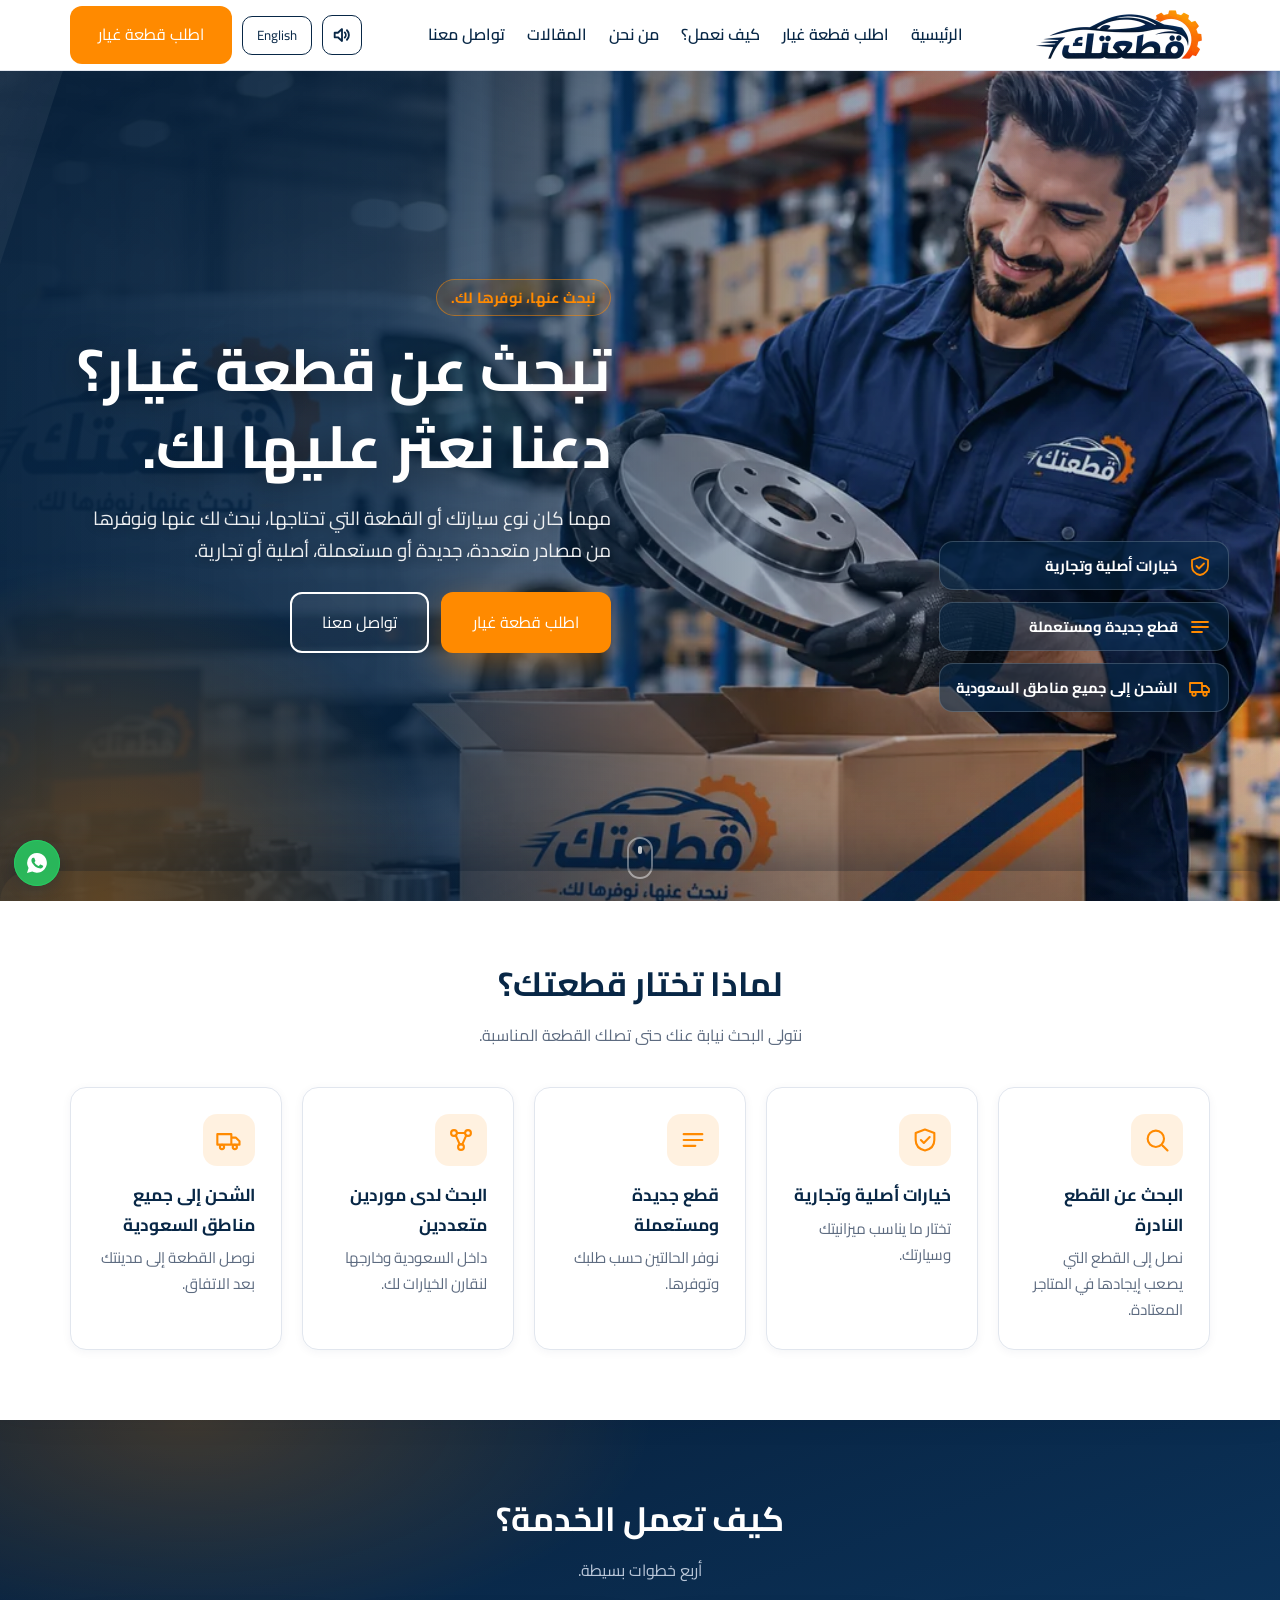
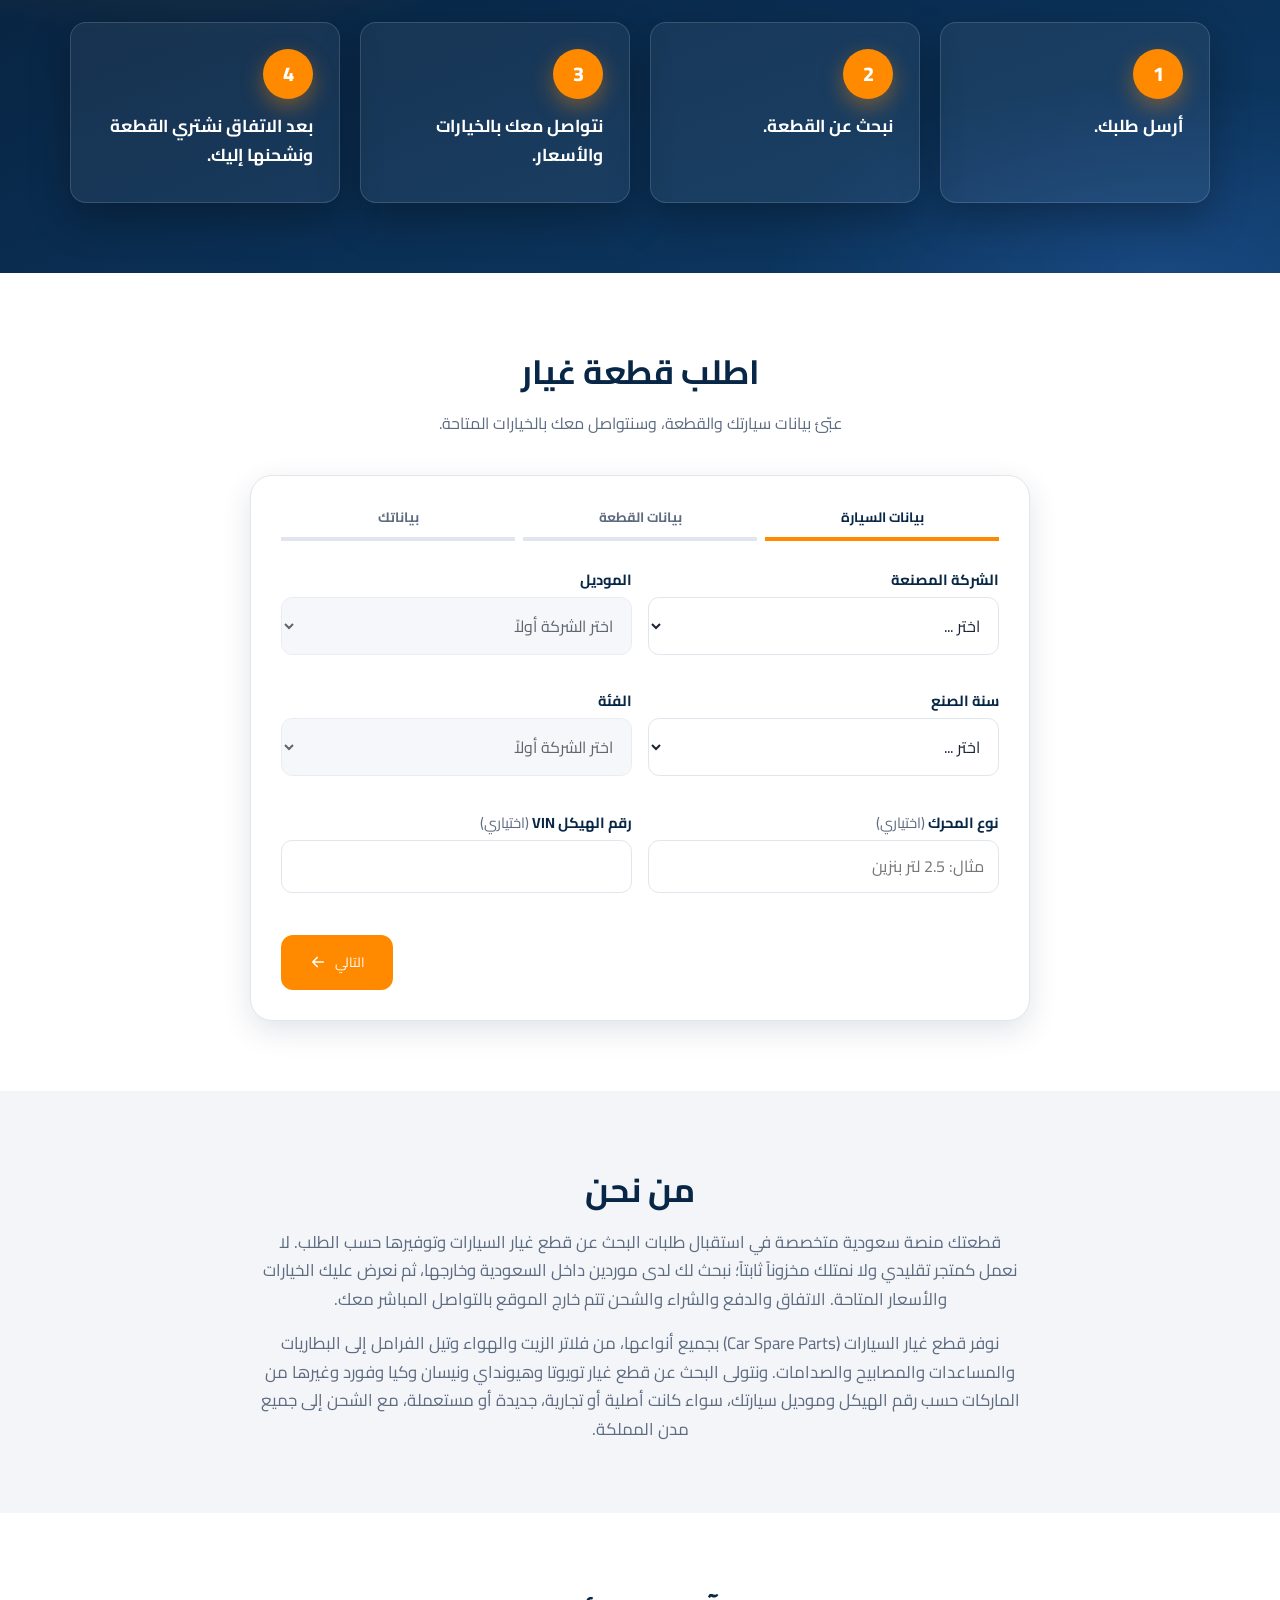
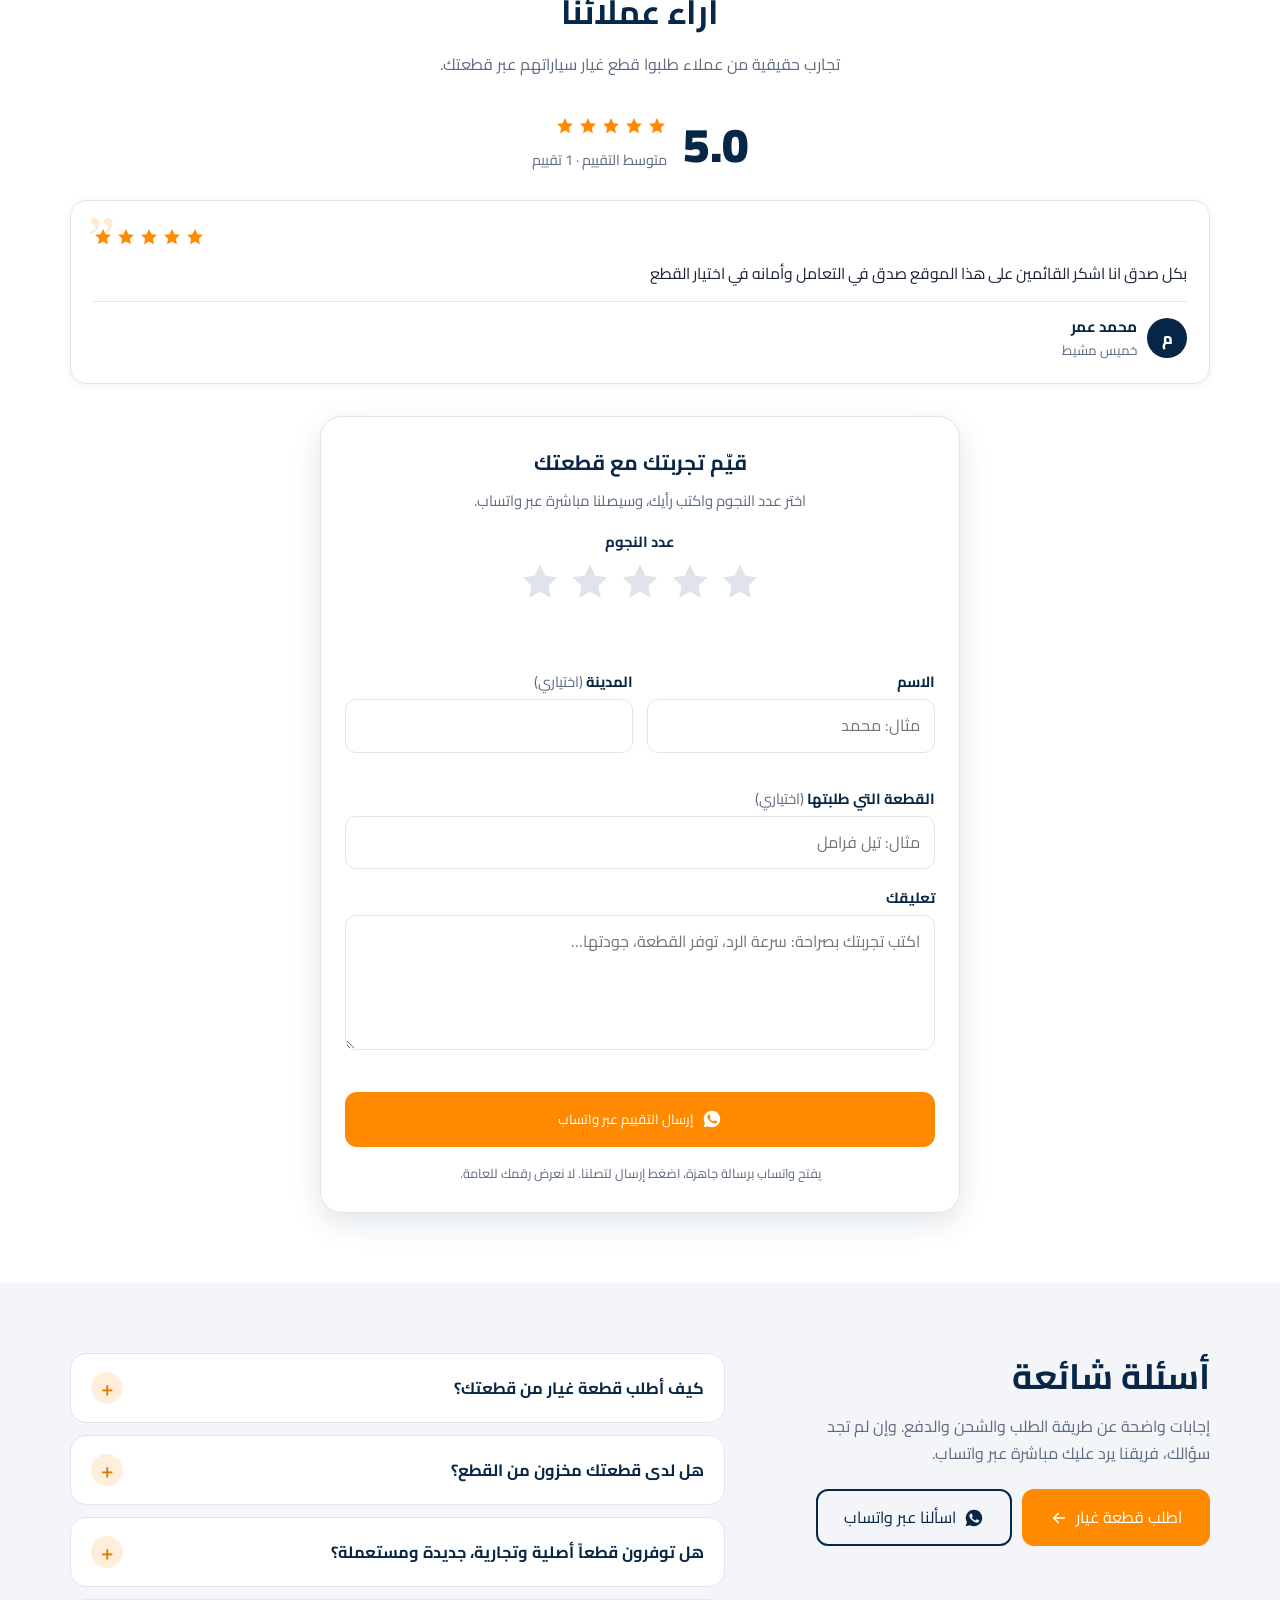
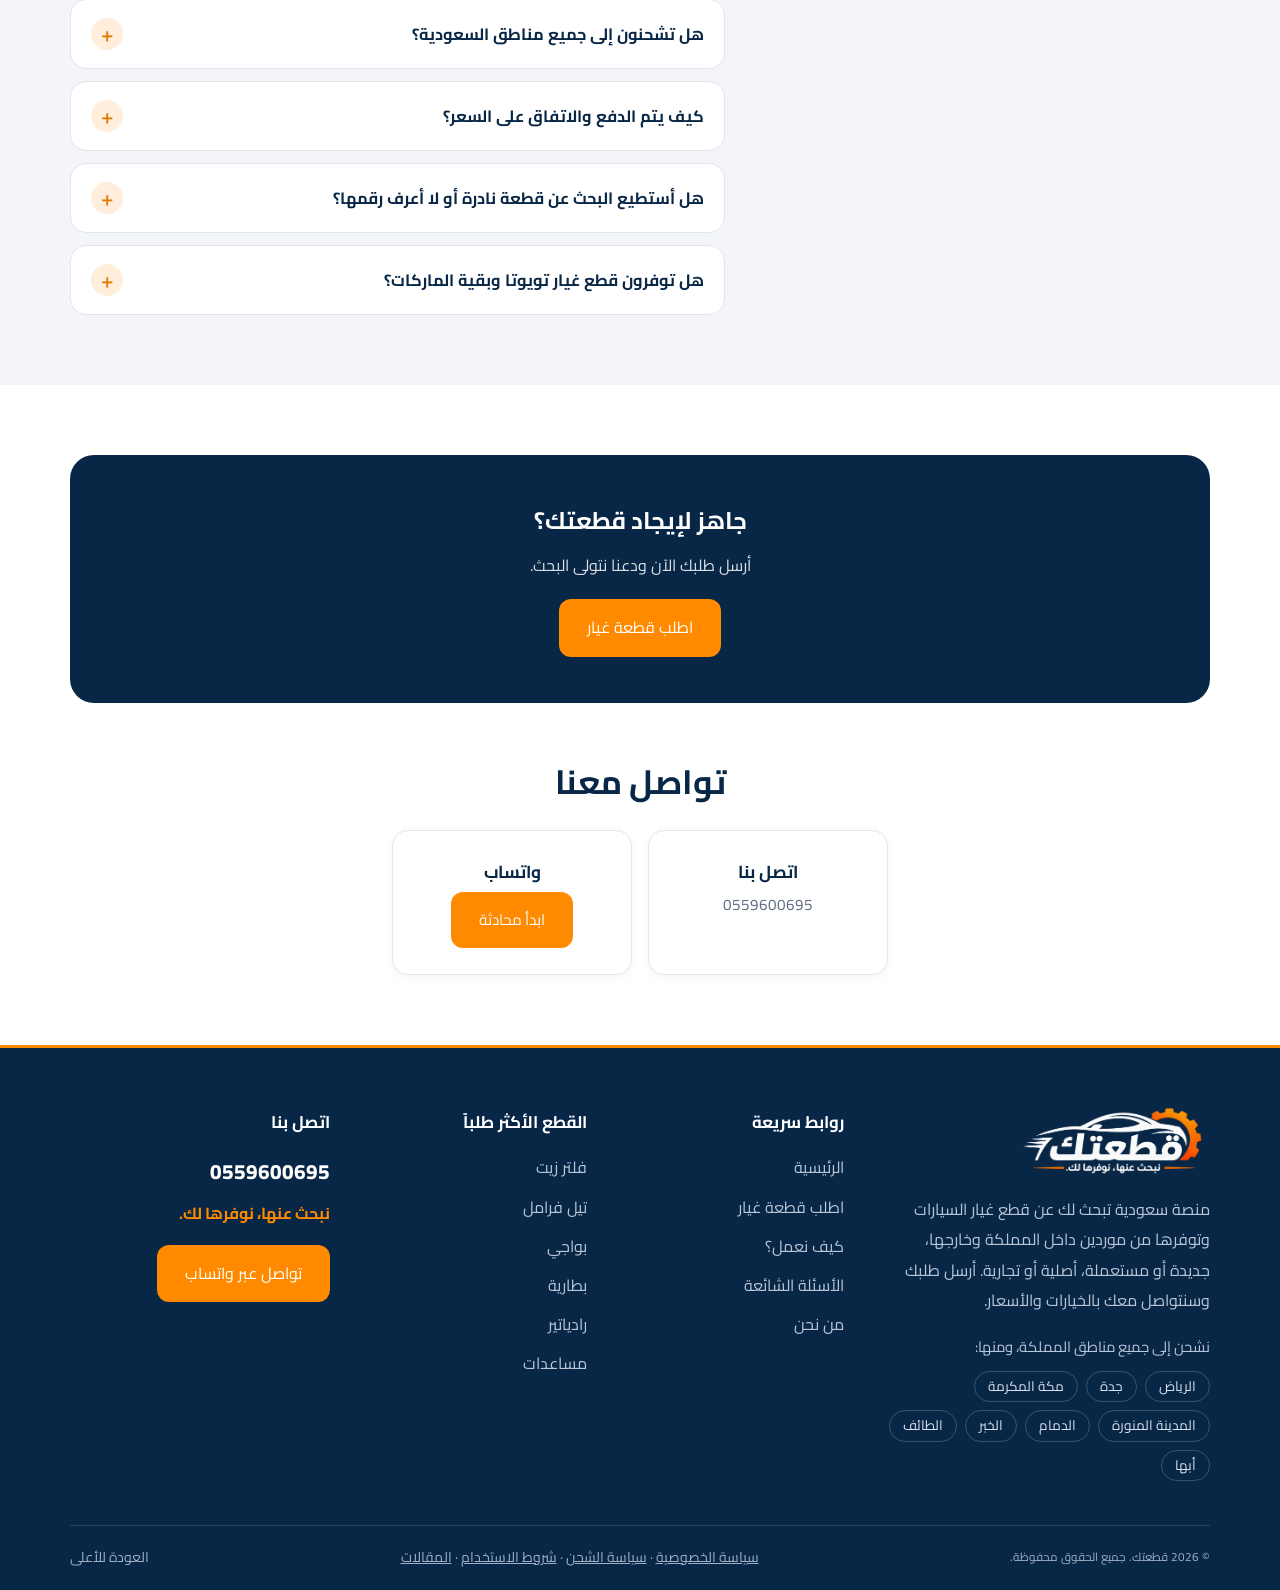
==== commit 214174d0: "Add files via upload" ====
--- a/index.html
+++ b/index.html
@@ -30,7 +30,7 @@
 <meta name="apple-mobile-web-app-capable" content="yes">
 <meta name="apple-mobile-web-app-title" content="قطعتك">
 <meta name="apple-mobile-web-app-status-bar-style" content="black-translucent">
-<link rel="preload" as="image" href="hero-mobile.webp?v=20261223" type="image/webp" media="(max-width:600px)">
+<link rel="preload" as="image" href="hero-mobile.webp?v=20261224" type="image/webp" media="(max-width:600px)">
 <link rel="preload" as="image" href="hero-desktop.webp" type="image/webp" media="(min-width:601px)">
 <link rel="preload" as="image" href="logo-head.webp" type="image/webp">
 <script type="application/ld+json">{"@context": "https://schema.org", "@graph": [{"@type": "Organization", "name": "قطعتك", "alternateName": "Qat'atuk", "slogan": "نبحث عنها، نوفرها لك.", "telephone": "+966559600695", "description": "منصة سعودية للبحث عن قطع غيار السيارات وتوفيرها حسب الطلب.", "areaServed": {"@type": "Country", "name": "Saudi Arabia"}, "contactPoint": {"@type": "ContactPoint", "telephone": "+966559600695", "contactType": "customer service", "availableLanguage": ["ar", "en"], "areaServed": "SA"}, "@id": "https://dgf3388-dotcom.github.io/qatatuk/#org", "url": "https://dgf3388-dotcom.github.io/qatatuk/", "logo": "https://dgf3388-dotcom.github.io/qatatuk/logo.png", "knowsAbout": ["قطع غيار السيارات", "قطع غيار تويوتا", "قطع غيار هيونداي", "قطع غيار نيسان", "Car spare parts", "Car parts", "Auto parts sourcing"]}, {"@type": "FAQPage", "mainEntity": [{"@type": "Question", "name": "كيف أطلب قطعة غيار من قطعتك؟", "acceptedAnswer": {"@type": "Answer", "text": "عبّئ نموذج الطلب ببيانات سيارتك والقطعة المطلوبة وبياناتك، ثم يُفتح واتساب برسالة جاهزة ترسلها إلينا، ونتواصل معك بالخيارات المتاحة."}}, {"@type": "Question", "name": "هل لدى قطعتك مخزون من القطع؟", "acceptedAnswer": {"@type": "Answer", "text": "لا، نحن لا نعمل كمتجر تقليدي ولا نمتلك مخزوناً ثابتاً. نبحث عن القطعة المطلوبة لدى موردين داخل السعودية وخارجها ثم نعرض عليك الخيارات."}}, {"@type": "Question", "name": "هل توفرون قطعاً أصلية وتجارية، جديدة ومستعملة؟", "acceptedAnswer": {"@type": "Answer", "text": "نعم، نبحث حسب رغبتك عن قطع جديدة أو مستعملة، أصلية أو تجارية، وتتوقف الخيارات المتاحة على توفر القطعة لدى الموردين."}}, {"@type": "Question", "name": "هل تشحنون إلى جميع مناطق السعودية؟", "acceptedAnswer": {"@type": "Answer", "text": "نعم، نشحن القطعة إلى مدينتك داخل المملكة بعد الاتفاق معك على التفاصيل."}}, {"@type": "Question", "name": "كيف يتم الدفع والاتفاق على السعر؟", "acceptedAnswer": {"@type": "Answer", "text": "لا يتم الدفع داخل الموقع. نتواصل معك مباشرة بالأسعار والخيارات، وبعد اتفاقك معنا نشتري القطعة ونشحنها إليك."}}, {"@type": "Question", "name": "هل أستطيع البحث عن قطعة نادرة أو لا أعرف رقمها؟", "acceptedAnswer": {"@type": "Answer", "text": "نعم، يكفي أن تكتب اسم القطعة وبيانات سيارتك، ويفيد رقم الهيكل VIN ورقم القطعة إن وجد في الوصول إلى القطعة الصحيحة."}}, {"@type": "Question", "name": "هل توفرون قطع غيار تويوتا وبقية الماركات؟", "acceptedAnswer": {"@type": "Answer", "text": "نعم، نبحث عن قطع غيار تويوتا وهيونداي ونيسان وكيا وفورد وشفروليه وغيرها من الماركات، حسب بيانات سيارتك والقطعة المطلوبة، ونوفرها لك بعد الاتفاق على السعر."}}]}]}</script>
@@ -39,13 +39,14 @@
 <link rel="preconnect" href="https://fonts.gstatic.com" crossorigin>
 <link rel="stylesheet" href="https://fonts.googleapis.com/css2?family=Cairo:wght@400;600;700;900&display=swap" media="print" onload="this.media='all'">
 <noscript><link rel="stylesheet" href="https://fonts.googleapis.com/css2?family=Cairo:wght@400;600;700;900&display=swap"></noscript>
-<link rel="stylesheet" href="styles.css?v=20261223">
+<link rel="stylesheet" href="styles.css?v=20261224">
 </head>
 <body>
 <svg width="0" height="0" style="position:absolute"><defs>
 <symbol id="gear" viewBox="0 0 40 40"><circle cx="20" cy="20" r="13" fill="none" stroke="#FF8A00" stroke-width="7" stroke-dasharray="5.1 5.1"/><circle cx="20" cy="20" r="12" fill="#FF8A00"/><circle cx="20" cy="20" r="5.5" fill="#fff"/></symbol>
 </defs></svg>
 
+<div class="scroll-bar" id="scrollBar" aria-hidden="true"></div>
 <header><div class="container nav">
   <a href="#home" class="logo logo-anim" aria-label="قطعتك"><img src="logo-head.webp" alt="قطعتك" width="182" height="50"></a>
   <nav id="menu"><ul>
@@ -64,21 +65,33 @@
 </div></header>
 
 <main>
-<section class="hero" id="home"><div class="container">
-  <div>
-    <div class="tagline" data-i18n="tagline">نبحث عنها، نوفرها لك.</div>
-    <h1 data-i18n="hero_title">تبحث عن قطعة غيار؟ دعنا نعثر عليها لك.</h1>
-    <p data-i18n="hero_desc">مهما كان نوع سيارتك أو القطعة التي تحتاجها، نبحث لك عنها ونوفرها من مصادر متعددة، جديدة أو مستعملة، أصلية أو تجارية.</p>
-    <div class="cta">
-      <a class="btn btn-primary" href="#request" data-i18n="cta_request">اطلب قطعة غيار</a>
-      <a class="btn btn-ghost" href="#contact" data-i18n="nav_contact">تواصل معنا</a>
-    </div>
-  </div>
-  <div class="hero-art"><picture>
-      <source media="(max-width:600px)" srcset="hero-mobile.webp?v=20261223" width="720" height="900">
-      <img src="hero-desktop.webp" alt="موظف قطعتك يفحص قطعة غيار ويجهزها داخل صندوق الشحن" width="1320" height="743" fetchpriority="high" decoding="async">
+<section class="hero cine" id="home">
+  <div class="cine-bg"><picture>
+      <source media="(max-width:600px)" srcset="hero-mobile.webp?v=20261224" width="720" height="900">
+      <img class="cine-img" src="hero-desktop.webp" alt="موظف قطعتك يفحص قطعة غيار ويجهزها داخل صندوق الشحن" width="1320" height="743" fetchpriority="high" decoding="async">
     </picture></div>
-</div></section>
+  <div class="cine-shade" aria-hidden="true"></div>
+  <div class="cine-glow cg1" aria-hidden="true"></div><div class="cine-glow cg2" aria-hidden="true"></div>
+  <div class="cine-beam" aria-hidden="true"></div>
+  <div class="cine-veil" aria-hidden="true"></div>
+  <div class="container cine-in">
+    <div class="cine-copy">
+      <div class="tagline c-i" style="--i:0" data-i18n="tagline">نبحث عنها، نوفرها لك.</div>
+      <h1 class="c-i c-h" style="--i:1" data-i18n="hero_title">تبحث عن قطعة غيار؟ دعنا نعثر عليها لك.</h1>
+      <p class="c-i" style="--i:2" data-i18n="hero_desc">مهما كان نوع سيارتك أو القطعة التي تحتاجها، نبحث لك عنها ونوفرها من مصادر متعددة، جديدة أو مستعملة، أصلية أو تجارية.</p>
+      <div class="cta c-i" style="--i:3">
+        <a class="btn btn-primary" href="#request" data-i18n="cta_request">اطلب قطعة غيار</a>
+        <a class="btn btn-ghost" href="#contact" data-i18n="nav_contact">تواصل معنا</a>
+      </div>
+    </div>
+    <div class="cine-chips" aria-hidden="false">
+      <div class="chip" style="--i:4"><svg viewBox="0 0 24 24"><path d="M12 3l8 3v6c0 5-3.5 8-8 9-4.5-1-8-4-8-9V6z"/><path d="M8.5 12l2.5 2.5L16 9.5"/></svg><span data-i18n="f2_t">خيارات أصلية وتجارية</span></div>
+      <div class="chip" style="--i:5"><svg viewBox="0 0 24 24"><path d="M4 7h16M4 12h16M4 17h10"/></svg><span data-i18n="f3_t">قطع جديدة ومستعملة</span></div>
+      <div class="chip" style="--i:6"><svg viewBox="0 0 24 24"><path d="M2 7h12v9H2zM14 10h4l3 3v3h-7z"/><circle cx="6" cy="18" r="1.8"/><circle cx="17" cy="18" r="1.8"/></svg><span data-i18n="f5_t">الشحن إلى جميع مناطق السعودية</span></div>
+    </div>
+  </div>
+  <a class="cine-cue" href="#why" aria-label="↓"><i></i></a>
+</section>
 
 <section id="why" aria-labelledby="whyT"><div class="container">
   <h2 class="sec-title" id="whyT" data-i18n="why_title">لماذا تختار قطعتك؟</h2>
@@ -230,17 +243,18 @@
   <div class="foot-bottom"><small>© <span id="yr"></span> <span data-i18n="brand">قطعتك</span>. <span data-i18n="rights">جميع الحقوق محفوظة.</span></small><span class="foot-legal"><a href="privacy.html" data-i18n="privacy">سياسة الخصوصية</a> · <a href="shipping.html" data-i18n="shipping">سياسة الشحن</a> · <a href="terms.html" data-i18n="terms">شروط الاستخدام</a> · <a href="articles.html" data-i18n="articles">المقالات</a></span><a href="#home" data-i18n="to_top">العودة للأعلى</a></div>
 </div></footer>
 
-<script src="config.js?v=20261223"></script>
-<script src="i18n.js?v=20261223"></script>
-<script src="models.js?v=20261223"></script>
-<script src="trims.js?v=20261223"></script>
-<script src="parts-images.js?v=20261223"></script>
-<script src="parts.js?v=20261223"></script>
-<script src="wa-float.js?v=20261223" defer></script>
-<script src="reviews-data.js?v=20261223"></script>
-<script src="reviews.js?v=20261223"></script>
-<script src="app.js?v=20261223"></script>
-<script src="sounds.js?v=20261223" defer></script>
-<script src="pwa.js?v=20261223" defer></script>
+<script src="config.js?v=20261224"></script>
+<script src="i18n.js?v=20261224"></script>
+<script src="models.js?v=20261224"></script>
+<script src="trims.js?v=20261224"></script>
+<script src="parts-images.js?v=20261224"></script>
+<script src="parts.js?v=20261224"></script>
+<script src="wa-float.js?v=20261224" defer></script>
+<script src="reviews-data.js?v=20261224"></script>
+<script src="reviews.js?v=20261224"></script>
+<script src="app.js?v=20261224"></script>
+<script src="sounds.js?v=20261224" defer></script>
+<script src="cine.js?v=20261224" defer></script>
+<script src="pwa.js?v=20261224" defer></script>
 </body>
 </html>
--- a/styles.css
+++ b/styles.css
@@ -417,3 +417,86 @@
 .btn-attn:hover,.btn-wa:hover{box-shadow:none}
 .btn-attn,.btn-wa{transition:transform .25s ease,background .2s,color .2s}
 .copy,.foot-install,.snd-btn{transition:background .2s,color .2s}
+
+/* ===================== تجربة سينمائية للصفحة الرئيسية ===================== */
+.scroll-bar{position:fixed;top:0;inset-inline:0;height:3px;z-index:120;pointer-events:none;background:linear-gradient(90deg,var(--orange),#ffc266);transform:scaleX(0);transform-origin:100% 50%}
+[dir=ltr] .scroll-bar{transform-origin:0 50%}
+@keyframes cineBar{to{transform:scaleX(1)}}
+@supports (animation-timeline:scroll()){.scroll-bar{animation:cineBar linear both;animation-timeline:scroll(root)}}
+
+.hero.cine{position:relative;isolation:isolate;overflow:hidden;padding:0;min-height:calc(100vh - 70px);min-height:calc(100svh - 70px);display:flex;align-items:center;background:var(--navy);color:#fff}
+.hero.cine .container.cine-in{display:block;position:relative;width:min(1240px,92%);padding:56px 0 96px}
+.cine-bg{position:absolute;inset:-6% 0;z-index:-5;will-change:transform}
+.cine-bg picture,.cine-img{display:block;width:100%;height:100%}
+.cine-img{object-fit:cover;object-position:50% 40%;transform-origin:62% 45%;animation:cineZoom 16s cubic-bezier(.2,.6,.2,1) both}
+@keyframes cineZoom{from{transform:scale(1.16)}to{transform:scale(1)}}
+/* تظليل: يحمي قراءة النص ويضيف عمقاً سينمائياً (فينيت + تدرّج) */
+.cine-shade{position:absolute;inset:0;z-index:-4;background:
+  radial-gradient(120% 90% at 70% 50%,transparent 38%,rgba(4,18,36,.55) 100%),
+  linear-gradient(90deg,rgba(8,39,70,.96) 0%,rgba(8,39,70,.86) 30%,rgba(8,39,70,.35) 62%,rgba(8,39,70,.12) 100%)}
+.cine-glow{position:absolute;z-index:-3;border-radius:50%;pointer-events:none;will-change:transform}
+.cg1{width:60vmax;height:60vmax;left:-22vmax;bottom:-30vmax;background:radial-gradient(circle,rgba(255,138,0,.34),transparent 62%);animation:cineDrift 11s ease-in-out infinite alternate}
+.cg2{width:46vmax;height:46vmax;right:-14vmax;top:-22vmax;background:radial-gradient(circle,rgba(79,140,255,.22),transparent 65%);animation:cineDrift 14s ease-in-out infinite alternate-reverse}
+@keyframes cineDrift{from{transform:translate3d(0,0,0)}to{transform:translate3d(4vmax,-3vmax,0)}}
+/* شعاع ضوء يمرّ ببطء */
+.cine-beam{position:absolute;z-index:-2;top:-20%;bottom:-20%;left:0;width:28%;pointer-events:none;background:linear-gradient(100deg,transparent,rgba(255,255,255,.09),transparent);transform:translate3d(-120%,0,0) skewX(-18deg);animation:cineBeam 7s ease-in-out 1.4s infinite}
+@keyframes cineBeam{0%{transform:translate3d(-120%,0,0) skewX(-18deg)}55%,100%{transform:translate3d(420%,0,0) skewX(-18deg)}}
+/* ستار الافتتاح: يتلاشى فيكشف المشهد */
+.cine-veil{position:absolute;inset:0;z-index:2;background:var(--navy);pointer-events:none;animation:cineVeil 1.3s cubic-bezier(.4,0,.2,1) .1s both}
+@keyframes cineVeil{from{opacity:1}to{opacity:0;visibility:hidden}}
+
+/* النص: يظهر تدريجياً سطراً بعد سطر. يبقى على الجهة اليسرى فعلياً ليتجنب الموظف في الصورة */
+.cine-copy{max-width:min(560px,100%);margin-right:auto;margin-left:0}
+.c-i{animation:cineUp 1s cubic-bezier(.2,.8,.2,1) calc(.55s + var(--i,0)*.14s) backwards}
+@keyframes cineUp{from{opacity:0;transform:translate3d(0,34px,0)}to{opacity:1;transform:none}}
+.hero.cine .tagline{display:inline-block;padding:5px 14px;border:1px solid rgba(255,138,0,.5);border-radius:999px;background:rgba(255,138,0,.12);font-size:.92rem;letter-spacing:.2px;margin-bottom:16px}
+.hero.cine h1{font-size:clamp(2.05rem,5.2vw,3.7rem);line-height:1.3;margin-bottom:16px;text-shadow:0 4px 30px rgba(0,0,0,.45)}
+.hero.cine p{font-size:clamp(1rem,1.5vw,1.18rem);max-width:520px;opacity:.92;text-shadow:0 2px 14px rgba(0,0,0,.4)}
+.hero.cine .cta{margin-top:6px}
+.hero.cine .btn{padding:15px 30px}
+.hero.cine .btn-primary{box-shadow:0 12px 34px rgba(255,138,0,.38)}
+.hero.cine .btn-ghost{background:rgba(255,255,255,.06)}
+
+/* بطاقات زجاجية عائمة (عمق بصري) */
+.cine-chips{position:absolute;right:0;bottom:7%;display:flex;flex-direction:column;gap:12px;will-change:transform}
+.chip{display:flex;align-items:center;gap:10px;padding:11px 16px;border-radius:14px;background:rgba(8,39,70,.62);border:1px solid rgba(255,255,255,.18);box-shadow:0 14px 34px rgba(0,0,0,.35);font-weight:700;font-size:.92rem;animation:cineUp .9s cubic-bezier(.2,.8,.2,1) calc(.9s + var(--i,0)*.14s) backwards,chipFloat 6s ease-in-out calc(2s + var(--i,0)*.4s) infinite alternate}
+.chip svg{flex:none;width:24px;height:24px;stroke:var(--orange);fill:none;stroke-width:1.8;stroke-linecap:round;stroke-linejoin:round}
+@keyframes chipFloat{from{transform:translate3d(0,0,0)}to{transform:translate3d(0,-7px,0)}}
+
+/* مؤشر التمرير */
+.cine-cue{position:absolute;left:50%;bottom:22px;width:26px;height:42px;margin-left:-13px;border:2px solid rgba(255,255,255,.55);border-radius:14px;opacity:.85;animation:cineUp 1s ease 1.8s backwards}
+.cine-cue i{position:absolute;left:50%;top:7px;width:4px;height:8px;margin-left:-2px;border-radius:2px;background:#fff;animation:cueDot 1.8s ease-in-out infinite}
+@keyframes cueDot{0%{transform:translateY(0);opacity:1}70%,100%{transform:translateY(14px);opacity:0}}
+
+/* الانتقال إلى المحتوى: الورقة البيضاء تنزلق فوق المشهد بحافة منحنية */
+#why{position:relative;z-index:3;margin-top:-30px;border-radius:30px 30px 0 0;box-shadow:0 -18px 40px rgba(4,18,36,.28);padding-top:84px}
+
+/* ظهور تدريجي عند التمرير للعناوين والنصوص */
+.cv{opacity:0;transform:translate3d(0,30px,0);transition:opacity .8s ease,transform .9s cubic-bezier(.2,.8,.2,1)}
+.cv.cv-in{opacity:1;transform:none}
+
+/* قسم «كيف تعمل» داكن بإضاءة */
+#how{position:relative;overflow:hidden;background:radial-gradient(60% 80% at 15% 0%,rgba(255,138,0,.22),transparent 60%),radial-gradient(50% 70% at 90% 100%,rgba(79,140,255,.18),transparent 60%),linear-gradient(160deg,#071f3a,#0d3a66)}
+#how .sec-title{color:#fff}
+#how .sec-sub{color:#b9c6d8}
+#how .step{background:rgba(255,255,255,.06);border-color:rgba(255,255,255,.14);box-shadow:0 16px 40px rgba(0,0,0,.28)}
+#how .step h3{color:#fff}
+#how .step .num{background:var(--orange);width:50px;height:50px;font-size:1.25rem;box-shadow:0 8px 22px rgba(255,138,0,.4)}
+#how .step:hover .num{background:#ffa733}
+#how .g4 .step::after{box-shadow:0 18px 44px rgba(0,0,0,.4);border:1px solid rgba(255,138,0,.55)}
+
+@media(max-width:860px){
+  .hero.cine{align-items:flex-end}
+  .hero.cine .container.cine-in{padding:40px 0 82px}
+  .cine-shade{background:linear-gradient(0deg,rgba(8,39,70,.97) 0%,rgba(8,39,70,.88) 34%,rgba(8,39,70,.25) 66%,rgba(8,39,70,.35) 100%)}
+  .cine-img{object-position:50% 30%}
+  .cine-copy{margin-inline:auto;max-width:640px}
+  .cine-chips{display:none}
+  #why{margin-top:-24px;border-radius:24px 24px 0 0;padding-top:66px}
+}
+@media(max-width:600px){.hero.cine .btn{flex:1 1 140px}.cine-cue{bottom:18px}}
+@media(prefers-reduced-motion:reduce){
+  .cine-img,.cine-glow,.cine-beam,.cine-veil,.c-i,.chip,.cine-cue,.cine-cue i{animation:none!important}
+  .cine-veil{display:none}.cine-beam{display:none}
+  .cv{opacity:1;transform:none;transition:none}
+}
